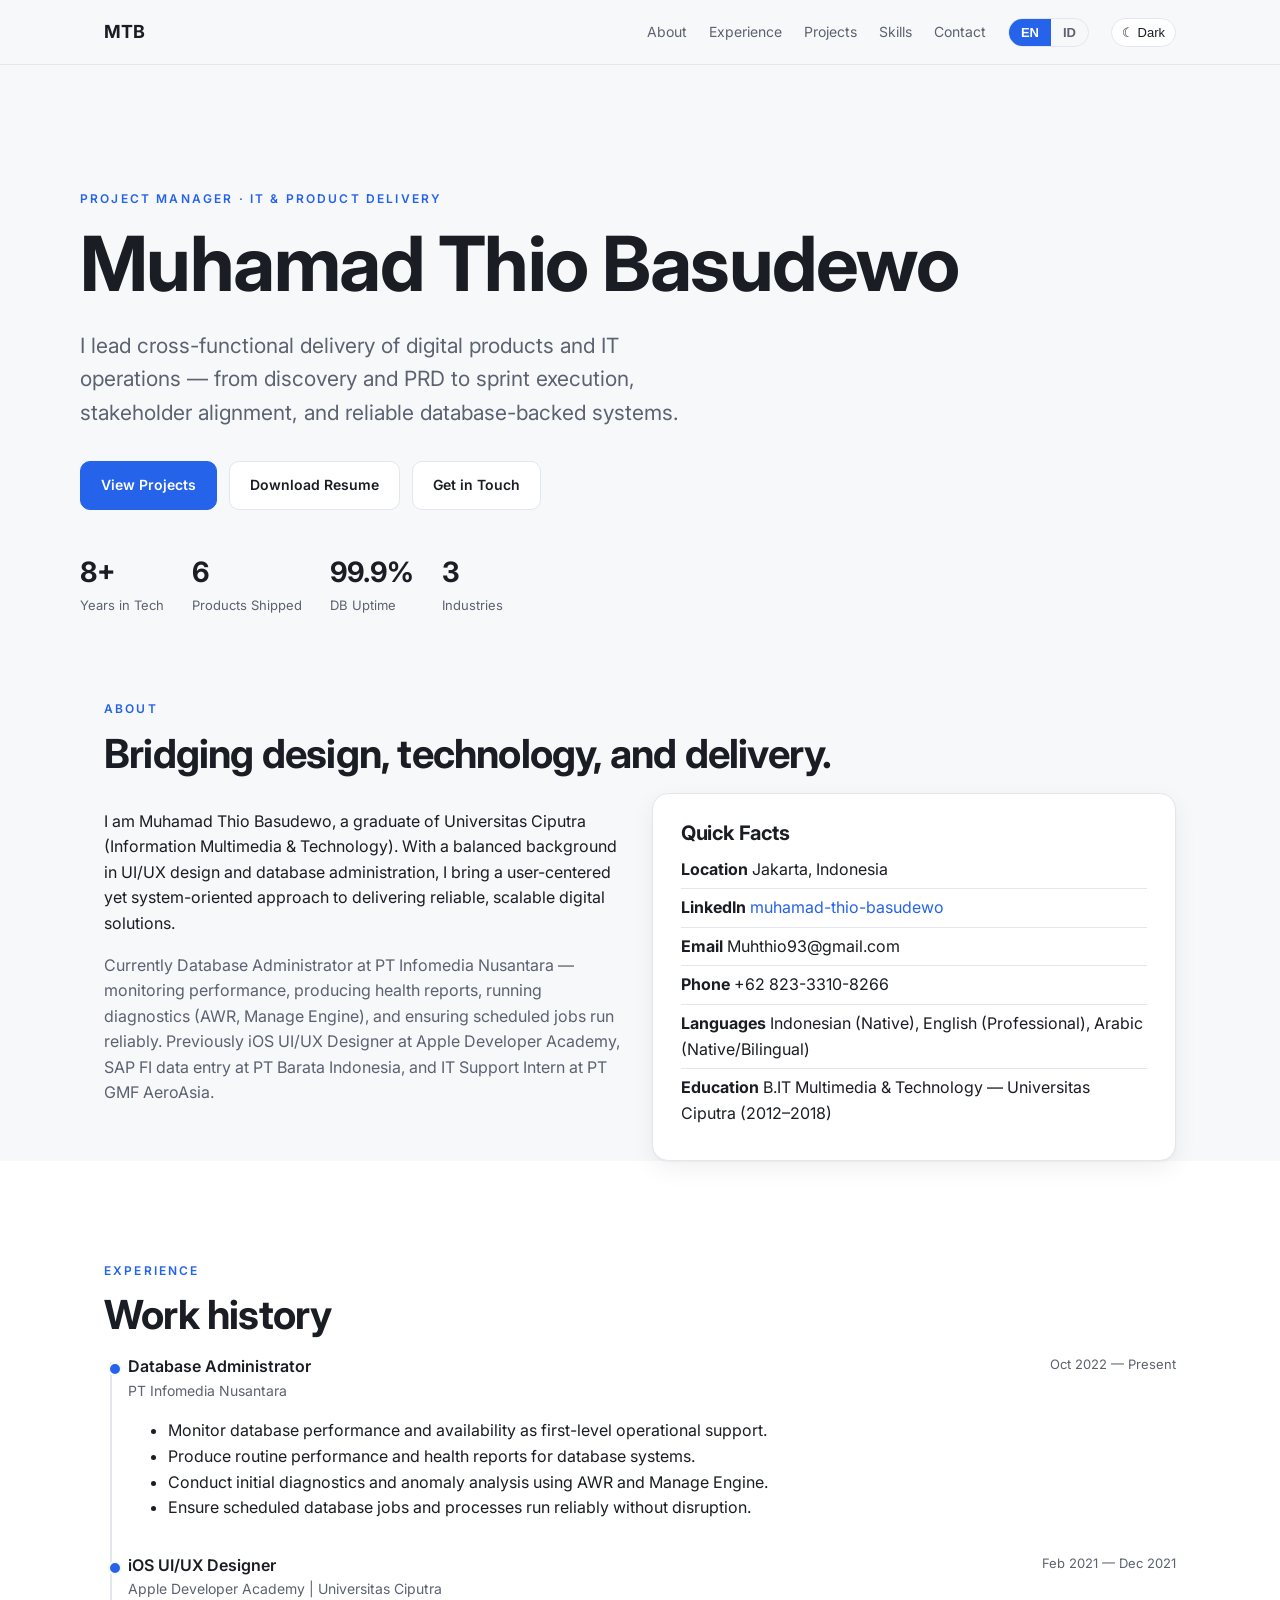
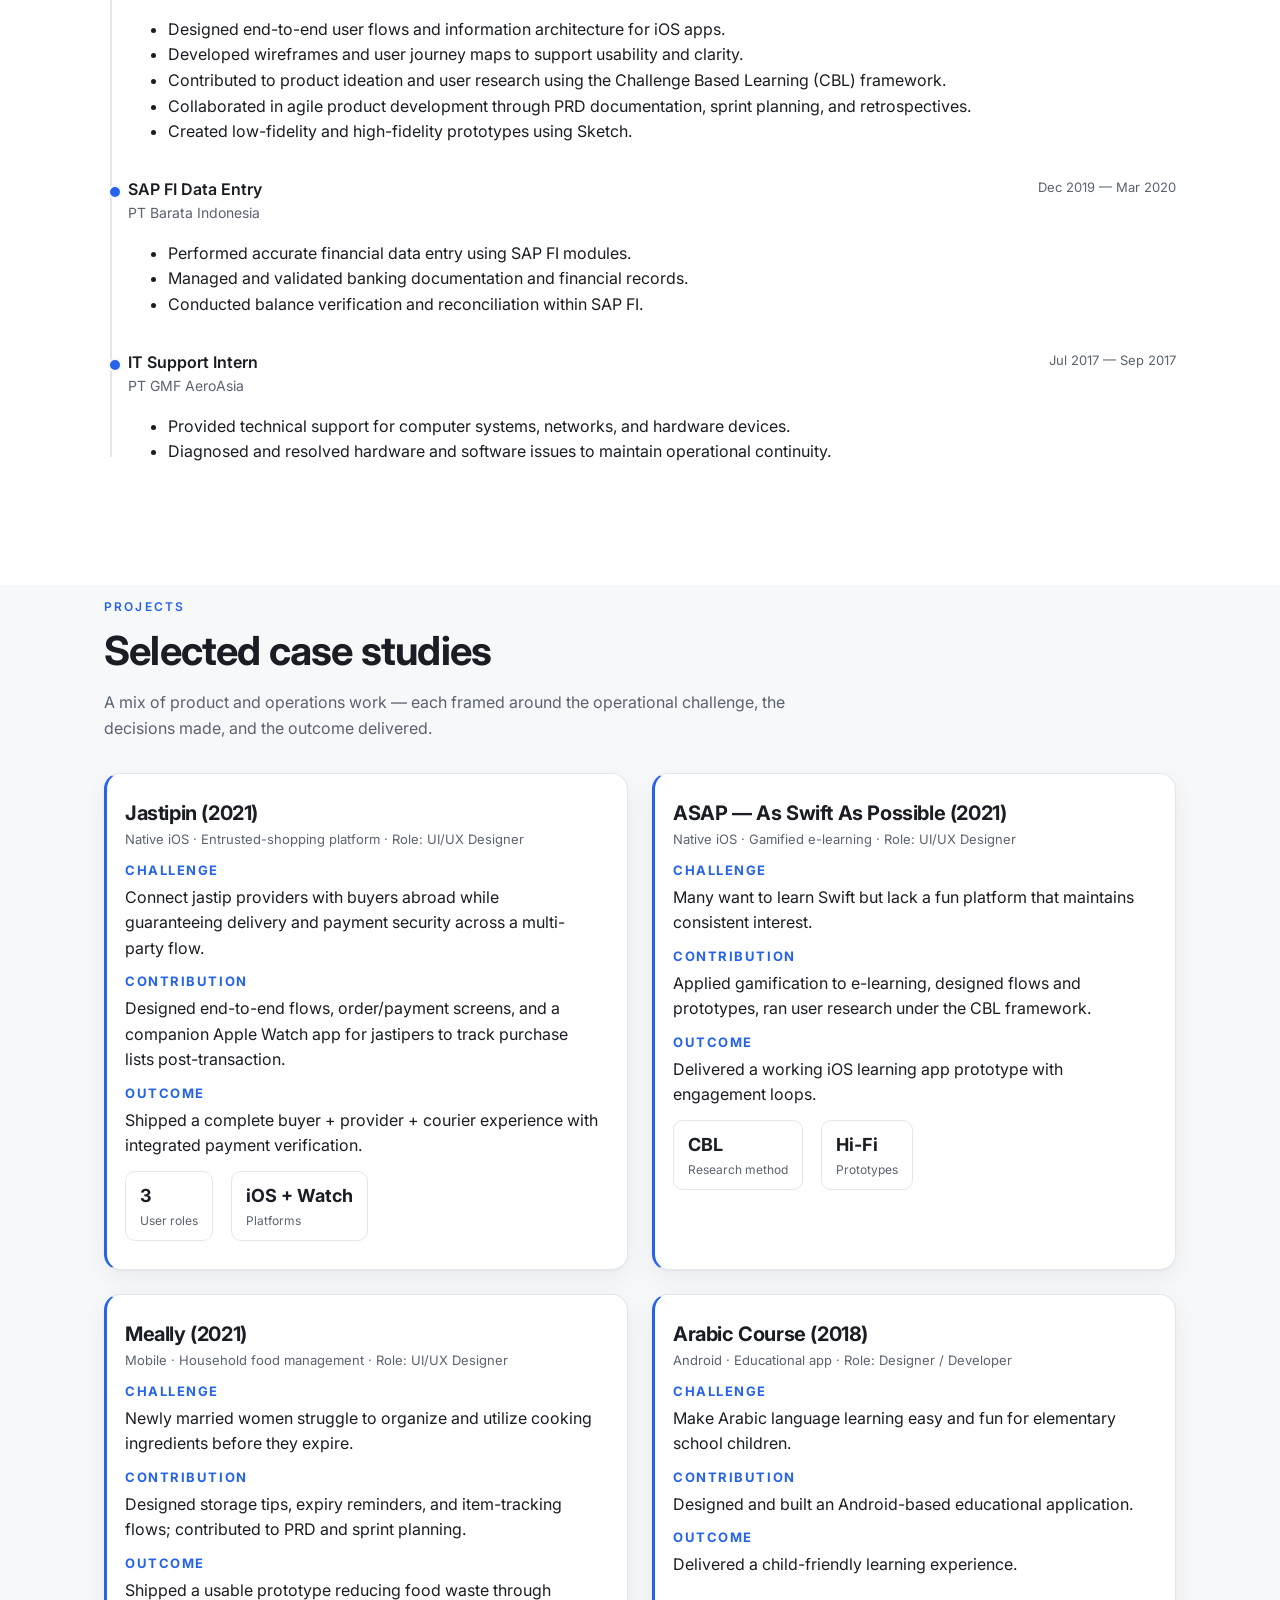
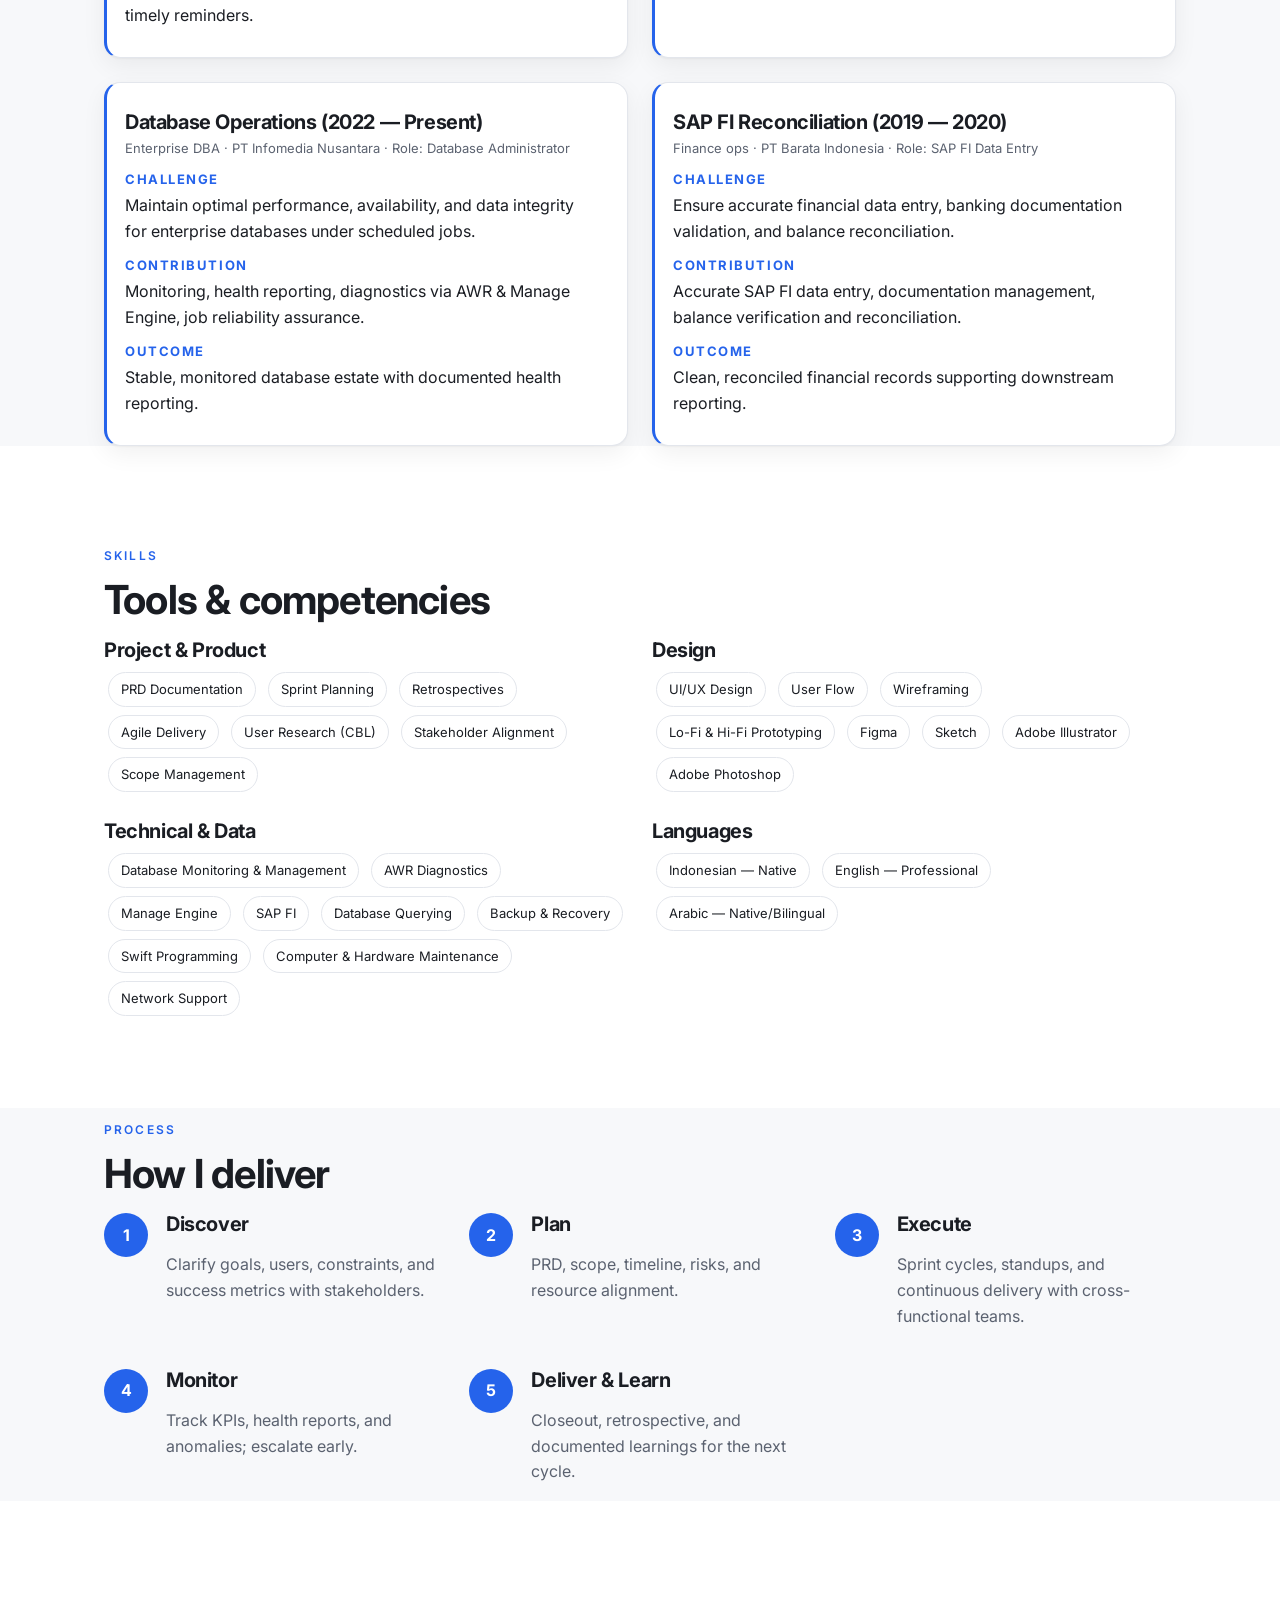
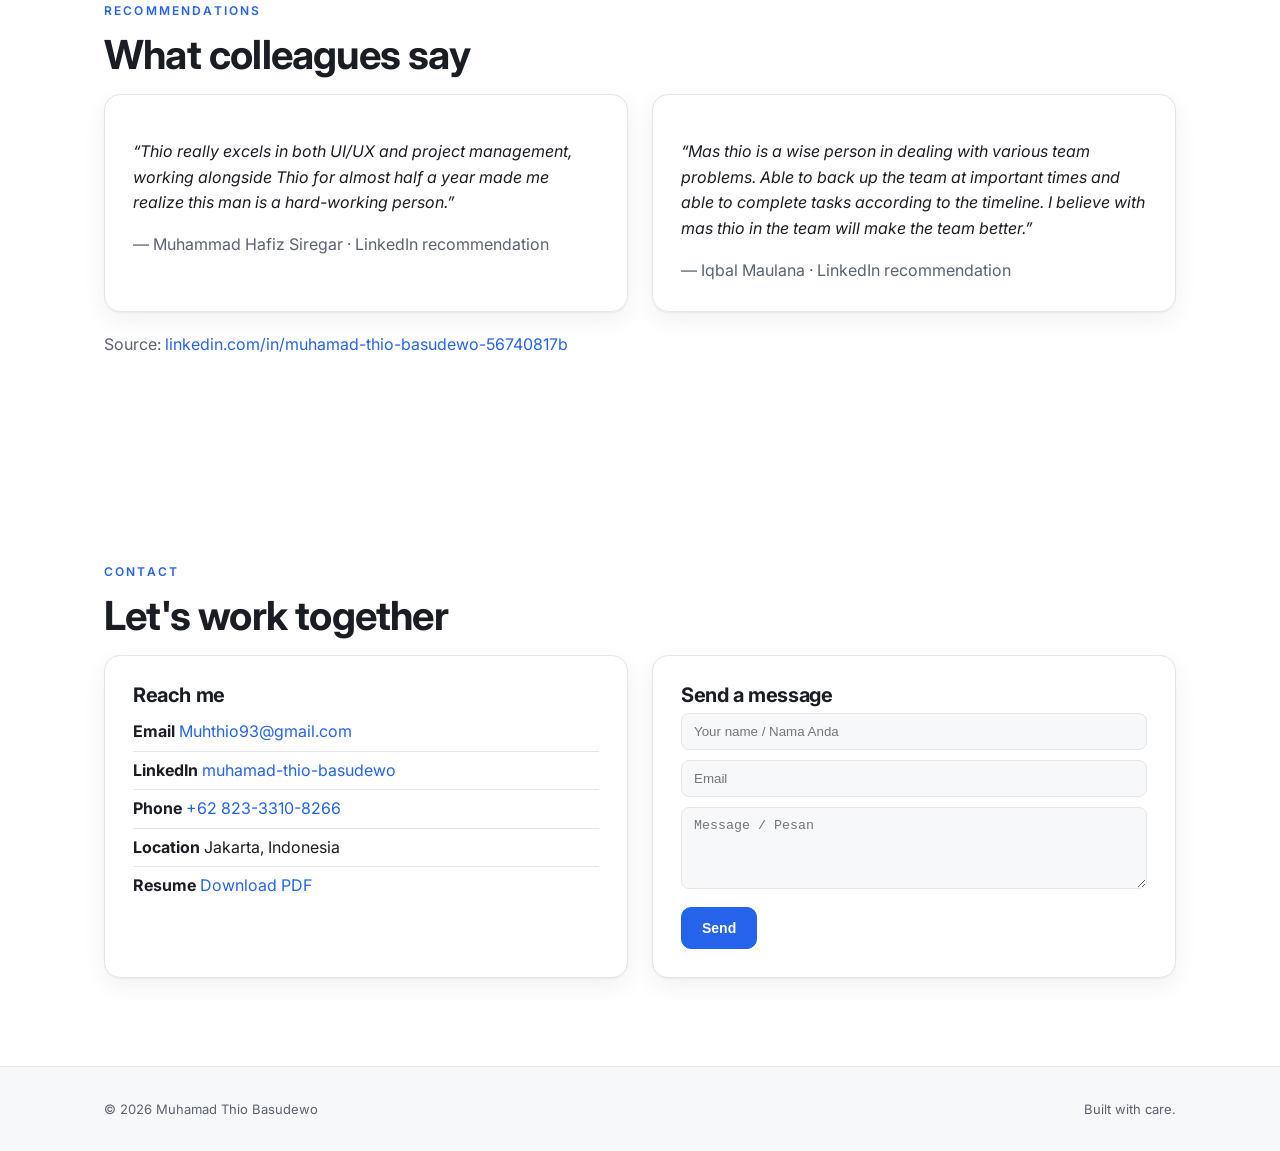
==== index.html @ 739adc91 "Improve mobile responsiveness with hamburger menu" ====
<!DOCTYPE html>
<html lang="en">
<head>
<meta charset="UTF-8">
<meta name="viewport" content="width=device-width, initial-scale=1.0">
<title>Muhamad Thio Basudewo — Project Manager</title>
<meta name="description" content="Portfolio of Muhamad Thio Basudewo, Project Manager focused on IT and digital product delivery.">
<link rel="preconnect" href="https://fonts.googleapis.com">
<link rel="preconnect" href="https://fonts.gstatic.com" crossorigin>
<link href="https://fonts.googleapis.com/css2?family=Inter:wght@300;400;500;600;700;800&display=swap" rel="stylesheet">
<link rel="stylesheet" href="css/styles.css">
</head>
<body class="lang-en">
<nav class="top">
  <div class="container bar">
    <a class="brand" href="#top">MTB</a>
    <div class="navlinks" id="navlinks">
      <a href="#about"><span class="en">About</span><span class="id">Tentang</span></a>
      <a href="#experience"><span class="en">Experience</span><span class="id">Pengalaman</span></a>
      <a href="#projects"><span class="en">Projects</span><span class="id">Proyek</span></a>
      <a href="#skills"><span class="en">Skills</span><span class="id">Keahlian</span></a>
      <a href="#contact"><span class="en">Contact</span><span class="id">Kontak</span></a>
      <div class="lang-switch">
        <button data-lang="en">EN</button>
        <button data-lang="id">ID</button>
      </div>
      <button class="toggle" id="themeBtn">☾ Dark</button>
    </div>
    <button class="menu-btn" id="menuBtn" aria-label="Toggle menu">&#9776;</button>
  </div>
</nav>

<main id="top">
  <section class="hero container">
    <p class="eyebrow"><span class="en">Project Manager · IT & Product Delivery</span><span class="id">Manajer Proyek · Pengiriman Produk Digital & IT</span></p>
    <h1>Muhamad Thio Basudewo</h1>
    <p class="sub">
      <span class="en">I lead cross-functional delivery of digital products and IT operations — from discovery and PRD to sprint execution, stakeholder alignment, and reliable database-backed systems.</span>
      <span class="id">Saya memimpin pengiriman produk digital dan operasi IT lintas fungsi — dari discovery dan PRD hingga eksekusi sprint, penyelarasan stakeholder, dan sistem berbasis database yang andal.</span>
    </p>
    <div class="cta">
      <a class="btn primary" href="#projects"><span class="en">View Projects</span><span class="id">Lihat Proyek</span></a>
      <a class="btn" href="assets/resume.pdf" download><span class="en">Download Resume</span><span class="id">Unduh Resume</span></a>
      <a class="btn" href="#contact"><span class="en">Get in Touch</span><span class="id">Hubungi Saya</span></a>
    </div>
    <div class="hero-meta">
      <div class="stat"><div class="num">8+</div><div class="lbl"><span class="en">Years in Tech</span><span class="id">Tahun di Tech</span></div></div>
      <div class="stat"><div class="num">6</div><div class="lbl"><span class="en">Products Shipped</span><span class="id">Produk Dirilis</span></div></div>
      <div class="stat"><div class="num">99.9%</div><div class="lbl"><span class="en">DB Uptime</span><span class="id">Uptime DB</span></div></div>
      <div class="stat"><div class="num">3</div><div class="lbl"><span class="en">Industries</span><span class="id">Industri</span></div></div>
    </div>
  </section>

  <section id="about" class="container">
    <p class="eyebrow"><span class="en">About</span><span class="id">Tentang</span></p>
    <h2><span class="en">Bridging design, technology, and delivery.</span><span class="id">Menjembatani desain, teknologi, dan pengiriman.</span></h2>
    <div class="grid grid-2">
      <div>
        <p>
          <span class="en">I am Muhamad Thio Basudewo, a graduate of Universitas Ciputra (Information Multimedia & Technology). With a balanced background in UI/UX design and database administration, I bring a user-centered yet system-oriented approach to delivering reliable, scalable digital solutions.</span>
          <span class="id">Saya Muhamad Thio Basudewo, lulusan Universitas Ciputra (Information Multimedia & Technology). Dengan latar belakang seimbang di desain UI/UX dan administrasi database, saya membawa pendekatan yang berpusat pada pengguna namun berorientasi sistem untuk menghadirkan solusi digital yang andal dan skalabel.</span>
        </p>
        <p class="muted">
          <span class="en">Currently Database Administrator at PT Infomedia Nusantara — monitoring performance, producing health reports, running diagnostics (AWR, Manage Engine), and ensuring scheduled jobs run reliably. Previously iOS UI/UX Designer at Apple Developer Academy, SAP FI data entry at PT Barata Indonesia, and IT Support Intern at PT GMF AeroAsia.</span>
          <span class="id">Saat ini Database Administrator di PT Infomedia Nusantara — memantau performa, membuat laporan kesehatan, menjalankan diagnostik (AWR, Manage Engine), dan memastikan job terjadwal berjalan andal. Sebelumnya Desainer UI/UX iOS di Apple Developer Academy, entri data SAP FI di PT Barata Indonesia, dan Intern IT Support di PT GMF AeroAsia.</span>
        </p>
      </div>
      <div>
        <div class="card">
          <h3><span class="en">Quick Facts</span><span class="id">Fakta Singkat</span></h3>
          <ul class="clean">
            <li><strong><span class="en">Location</span><span class="id">Lokasi</span></strong> Jakarta, Indonesia</li>
            <li><strong>LinkedIn</strong> <a href="https://www.linkedin.com/in/muhamad-thio-basudewo-56740817b/" target="_blank" rel="noopener">muhamad-thio-basudewo</a></li>
            <li><strong><span class="en">Email</span><span class="id">Email</span></strong> Muhthio93@gmail.com</li>
            <li><strong><span class="en">Phone</span><span class="id">Telepon</span></strong> +62 823-3310-8266</li>
            <li><strong><span class="en">Languages</span><span class="id">Bahasa</span></strong> <span class="en">Indonesian (Native), English (Professional), Arabic (Native/Bilingual)</span><span class="id">Indonesia (Native), Inggris (Profesional), Arab (Native/Bilingual)</span></li>
            <li><strong><span class="en">Education</span><span class="id">Pendidikan</span></strong> <span class="en">B.IT Multimedia & Technology — Universitas Ciputra (2012–2018)</span><span class="id">S1 Information Multimedia & Technology — Universitas Ciputra (2012–2018)</span></li>
          </ul>
        </div>
      </div>
    </div>
  </section>

  <section id="experience" style="background: var(--bg-elev);">
    <div class="container">
      <p class="eyebrow"><span class="en">Experience</span><span class="id">Pengalaman</span></p>
      <h2><span class="en">Work history</span><span class="id">Riwayat kerja</span></h2>
      <div class="timeline">
        <div class="tl-item">
          <div class="tl-head">
            <div>
              <div class="tl-role"><span class="en">Database Administrator</span><span class="id">Administrator Database</span></div>
              <div class="tl-org">PT Infomedia Nusantara</div>
            </div>
            <div class="tl-date">Oct 2022 — Present</div>
          </div>
          <ul>
            <li><span class="en">Monitor database performance and availability as first-level operational support.</span><span class="id">Memantau performa dan ketersediaan database sebagai dukungan operasional level pertama.</span></li>
            <li><span class="en">Produce routine performance and health reports for database systems.</span><span class="id">Membuat laporan performa dan kesehatan rutin untuk sistem database.</span></li>
            <li><span class="en">Conduct initial diagnostics and anomaly analysis using AWR and Manage Engine.</span><span class="id">Melakukan diagnostik awal dan analisis anomali menggunakan AWR dan Manage Engine.</span></li>
            <li><span class="en">Ensure scheduled database jobs and processes run reliably without disruption.</span><span class="id">Memastikan job dan proses database terjadwal berjalan andal tanpa gangguan.</span></li>
          </ul>
        </div>
        <div class="tl-item">
          <div class="tl-head">
            <div>
              <div class="tl-role"><span class="en">iOS UI/UX Designer</span><span class="id">Desainer UI/UX iOS</span></div>
              <div class="tl-org">Apple Developer Academy | Universitas Ciputra</div>
            </div>
            <div class="tl-date">Feb 2021 — Dec 2021</div>
          </div>
          <ul>
            <li><span class="en">Designed end-to-end user flows and information architecture for iOS apps.</span><span class="id">Merancang user flow end-to-end dan information architecture untuk aplikasi iOS.</span></li>
            <li><span class="en">Developed wireframes and user journey maps to support usability and clarity.</span><span class="id">Mengembangkan wireframe dan peta perjalanan pengguna untuk mendukung usability dan kejelasan.</span></li>
            <li><span class="en">Contributed to product ideation and user research using the Challenge Based Learning (CBL) framework.</span><span class="id">Berkontribusi pada ideasi produk dan riset pengguna menggunakan framework Challenge Based Learning (CBL).</span></li>
            <li><span class="en">Collaborated in agile product development through PRD documentation, sprint planning, and retrospectives.</span><span class="id">Berkolaborasi dalam pengembangan produk agile melalui dokumentasi PRD, sprint planning, dan retrospektif.</span></li>
            <li><span class="en">Created low-fidelity and high-fidelity prototypes using Sketch.</span><span class="id">Membuat prototipe low-fidelity dan high-fidelity menggunakan Sketch.</span></li>
          </ul>
        </div>
        <div class="tl-item">
          <div class="tl-head">
            <div>
              <div class="tl-role"><span class="en">SAP FI Data Entry</span><span class="id">Entri Data SAP FI</span></div>
              <div class="tl-org">PT Barata Indonesia</div>
            </div>
            <div class="tl-date">Dec 2019 — Mar 2020</div>
          </div>
          <ul>
            <li><span class="en">Performed accurate financial data entry using SAP FI modules.</span><span class="id">Melakukan entri data keuangan akurat menggunakan modul SAP FI.</span></li>
            <li><span class="en">Managed and validated banking documentation and financial records.</span><span class="id">Mengelola dan memvalidasi dokumentasi perbankan dan catatan keuangan.</span></li>
            <li><span class="en">Conducted balance verification and reconciliation within SAP FI.</span><span class="id">Melakukan verifikasi saldo dan rekonsiliasi dalam SAP FI.</span></li>
          </ul>
        </div>
        <div class="tl-item">
          <div class="tl-head">
            <div>
              <div class="tl-role"><span class="en">IT Support Intern</span><span class="id">Intern Dukungan IT</span></div>
              <div class="tl-org">PT GMF AeroAsia</div>
            </div>
            <div class="tl-date">Jul 2017 — Sep 2017</div>
          </div>
          <ul>
            <li><span class="en">Provided technical support for computer systems, networks, and hardware devices.</span><span class="id">Memberikan dukungan teknis untuk sistem komputer, jaringan, dan perangkat keras.</span></li>
            <li><span class="en">Diagnosed and resolved hardware and software issues to maintain operational continuity.</span><span class="id">Mendiagnosis dan menyelesaikan masalah hardware/software untuk menjaga kontinuitas operasional.</span></li>
          </ul>
        </div>
      </div>
    </div>
  </section>

  <section id="projects" class="container">
    <p class="eyebrow"><span class="en">Projects</span><span class="id">Proyek</span></p>
    <h2><span class="en">Selected case studies</span><span class="id">Studi kasus pilihan</span></h2>
    <p class="muted" style="max-width:720px;margin-bottom:32px;">
      <span class="en">A mix of product and operations work — each framed around the operational challenge, the decisions made, and the outcome delivered.</span>
      <span class="id">Campuran pekerjaan produk dan operasional — masing-masing dibingkai seputar tantangan operasional, keputusan yang diambil, dan hasil yang dicapai.</span>
    </p>
    <div class="grid grid-2">
      <div class="card case">
        <h3>Jastipin (2021)</h3>
        <div class="meta"><span class="en">Native iOS · Entrusted-shopping platform · Role: UI/UX Designer</span><span class="id">iOS Native · Platform titip beli · Peran: Desainer UI/UX</span></div>
        <div class="block"><strong><span class="en">Challenge</span><span class="id">Tantangan</span></strong>
          <span class="en">Connect jastip providers with buyers abroad while guaranteeing delivery and payment security across a multi-party flow.</span>
          <span class="id">Menghubungkan penyedia jastip dengan pembeli di luar negeri sambil menjamin pengiriman dan keamanan pembayaran dalam alur multi-pihak.</span>
        </div>
        <div class="block"><strong><span class="en">Contribution</span><span class="id">Kontribusi</span></strong>
          <span class="en">Designed end-to-end flows, order/payment screens, and a companion Apple Watch app for jastipers to track purchase lists post-transaction.</span>
          <span class="id">Merancang flow end-to-end, layar pesanan/pembayaran, dan aplikasi pendamping Apple Watch bagi jastiper untuk melacak daftar pembelian pasca-transaksi.</span>
        </div>
        <div class="block"><strong><span class="en">Outcome</span><span class="id">Hasil</span></strong>
          <span class="en">Shipped a complete buyer + provider + courier experience with integrated payment verification.</span>
          <span class="id">Merilis pengalaman lengkap pembeli + penyedia + kurir dengan verifikasi pembayaran terintegrasi.</span>
        </div>
        <div class="kpi">
          <div class="k"><div class="n">3</div><div class="l"><span class="en">User roles</span><span class="id">Peran pengguna</span></div></div>
          <div class="k"><div class="n">iOS + Watch</div><div class="l"><span class="en">Platforms</span><span class="id">Platform</span></div></div>
        </div>
      </div>
      <div class="card case">
        <h3>ASAP — As Swift As Possible (2021)</h3>
        <div class="meta"><span class="en">Native iOS · Gamified e-learning · Role: UI/UX Designer</span><span class="id">iOS Native · E-learning gamifikasi · Peran: Desainer UI/UX</span></div>
        <div class="block"><strong><span class="en">Challenge</span><span class="id">Tantangan</span></strong>
          <span class="en">Many want to learn Swift but lack a fun platform that maintains consistent interest.</span>
          <span class="id">Banyak yang ingin belajar Swift namun kurang platform menyenangkan yang menjaga minat konsisten.</span>
        </div>
        <div class="block"><strong><span class="en">Contribution</span><span class="id">Kontribusi</span></strong>
          <span class="en">Applied gamification to e-learning, designed flows and prototypes, ran user research under the CBL framework.</span>
          <span class="id">Menerapkan gamifikasi pada e-learning, merancang flow dan prototipe, menjalankan riset pengguna dengan framework CBL.</span>
        </div>
        <div class="block"><strong><span class="en">Outcome</span><span class="id">Hasil</span></strong>
          <span class="en">Delivered a working iOS learning app prototype with engagement loops.</span>
          <span class="id">Menghasilkan prototipe aplikasi belajar iOS dengan loop engagement.</span>
        </div>
        <div class="kpi">
          <div class="k"><div class="n">CBL</div><div class="l"><span class="en">Research method</span><span class="id">Metode riset</span></div></div>
          <div class="k"><div class="n">Hi-Fi</div><div class="l"><span class="en">Prototypes</span><span class="id">Prototipe</span></div></div>
        </div>
      </div>
      <div class="card case">
        <h3>Meally (2021)</h3>
        <div class="meta"><span class="en">Mobile · Household food management · Role: UI/UX Designer</span><span class="id">Mobile · Manajemen makanan rumah tangga · Peran: Desainer UI/UX</span></div>
        <div class="block"><strong><span class="en">Challenge</span><span class="id">Tantangan</span></strong>
          <span class="en">Newly married women struggle to organize and utilize cooking ingredients before they expire.</span>
          <span class="id">Wanita baru menikah kesulitan mengorganisasi dan memanfaatkan bahan masakan sebelum kedaluwarsa.</span>
        </div>
        <div class="block"><strong><span class="en">Contribution</span><span class="id">Kontribusi</span></strong>
          <span class="en">Designed storage tips, expiry reminders, and item-tracking flows; contributed to PRD and sprint planning.</span>
          <span class="id">Merancang tips penyimpanan, pengingat kedaluwarsa, dan flow pelacakan item; berkontribusi pada PRD dan sprint planning.</span>
        </div>
        <div class="block"><strong><span class="en">Outcome</span><span class="id">Hasil</span></strong>
          <span class="en">Shipped a usable prototype reducing food waste through timely reminders.</span>
          <span class="id">Merilis prototipe yang dapat digunakan untuk mengurangi limbah makanan melalui pengingat tepat waktu.</span>
        </div>
      </div>
      <div class="card case">
        <h3>Arabic Course (2018)</h3>
        <div class="meta"><span class="en">Android · Educational app · Role: Designer / Developer</span><span class="id">Android · Aplikasi edukasi · Peran: Desainer / Developer</span></div>
        <div class="block"><strong><span class="en">Challenge</span><span class="id">Tantangan</span></strong>
          <span class="en">Make Arabic language learning easy and fun for elementary school children.</span>
          <span class="id">Membuat pembelajaran bahasa Arab mudah dan menyenangkan bagi anak usia sekolah dasar.</span>
        </div>
        <div class="block"><strong><span class="en">Contribution</span><span class="id">Kontribusi</span></strong>
          <span class="en">Designed and built an Android-based educational application.</span>
          <span class="id">Merancang dan membangun aplikasi edukasi berbasis Android.</span>
        </div>
        <div class="block"><strong><span class="en">Outcome</span><span class="id">Hasil</span></strong>
          <span class="en">Delivered a child-friendly learning experience.</span>
          <span class="id">Menghadirkan pengalaman belajar yang ramah anak.</span>
        </div>
      </div>
      <div class="card case">
        <h3>Database Operations (2022 — Present)</h3>
        <div class="meta"><span class="en">Enterprise DBA · PT Infomedia Nusantara · Role: Database Administrator</span><span class="id">DBA Enterprise · PT Infomedia Nusantara · Peran: Administrator Database</span></div>
        <div class="block"><strong><span class="en">Challenge</span><span class="id">Tantangan</span></strong>
          <span class="en">Maintain optimal performance, availability, and data integrity for enterprise databases under scheduled jobs.</span>
          <span class="id">Menjaga performa, ketersediaan, dan integritas data optimal untuk database enterprise di bawah job terjadwal.</span>
        </div>
        <div class="block"><strong><span class="en">Contribution</span><span class="id">Kontribusi</span></strong>
          <span class="en">Monitoring, health reporting, diagnostics via AWR & Manage Engine, job reliability assurance.</span>
          <span class="id">Pemantauan, pelaporan kesehatan, diagnostik via AWR & Manage Engine, penjaminan keandalan job.</span>
        </div>
        <div class="block"><strong><span class="en">Outcome</span><span class="id">Hasil</span></strong>
          <span class="en">Stable, monitored database estate with documented health reporting.</span>
          <span class="id">Estate database stabil dan terpantau dengan pelaporan kesehatan terdokumentasi.</span>
        </div>
      </div>
      <div class="card case">
        <h3>SAP FI Reconciliation (2019 — 2020)</h3>
        <div class="meta"><span class="en">Finance ops · PT Barata Indonesia · Role: SAP FI Data Entry</span><span class="id">Ops keuangan · PT Barata Indonesia · Peran: Entri Data SAP FI</span></div>
        <div class="block"><strong><span class="en">Challenge</span><span class="id">Tantangan</span></strong>
          <span class="en">Ensure accurate financial data entry, banking documentation validation, and balance reconciliation.</span>
          <span class="id">Memastikan entri data keuangan akurat, validasi dokumentasi perbankan, dan rekonsiliasi saldo.</span>
        </div>
        <div class="block"><strong><span class="en">Contribution</span><span class="id">Kontribusi</span></strong>
          <span class="en">Accurate SAP FI data entry, documentation management, balance verification and reconciliation.</span>
          <span class="id">Entri data SAP FI akurat, pengelolaan dokumentasi, verifikasi dan rekonsiliasi saldo.</span>
        </div>
        <div class="block"><strong><span class="en">Outcome</span><span class="id">Hasil</span></strong>
          <span class="en">Clean, reconciled financial records supporting downstream reporting.</span>
          <span class="id">Catatan keuangan bersih dan terrekonsiliasi yang mendukung pelaporan downstream.</span>
        </div>
      </div>
    </div>
  </section>

  <section id="skills" style="background: var(--bg-elev);">
    <div class="container">
      <p class="eyebrow"><span class="en">Skills</span><span class="id">Keahlian</span></p>
      <h2><span class="en">Tools & competencies</span><span class="id">Alat & kompetensi</span></h2>
      <div class="grid grid-2">
        <div>
          <h3><span class="en">Project & Product</span><span class="id">Proyek & Produk</span></h3>
          <div>
            <span class="pill">PRD Documentation</span>
            <span class="pill">Sprint Planning</span>
            <span class="pill">Retrospectives</span>
            <span class="pill">Agile Delivery</span>
            <span class="pill">User Research (CBL)</span>
            <span class="pill">Stakeholder Alignment</span>
            <span class="pill">Scope Management</span>
          </div>
        </div>
        <div>
          <h3><span class="en">Design</span><span class="id">Desain</span></h3>
          <div>
            <span class="pill">UI/UX Design</span>
            <span class="pill">User Flow</span>
            <span class="pill">Wireframing</span>
            <span class="pill">Lo-Fi & Hi-Fi Prototyping</span>
            <span class="pill">Figma</span>
            <span class="pill">Sketch</span>
            <span class="pill">Adobe Illustrator</span>
            <span class="pill">Adobe Photoshop</span>
          </div>
        </div>
        <div>
          <h3><span class="en">Technical & Data</span><span class="id">Teknis & Data</span></h3>
          <div>
            <span class="pill">Database Monitoring & Management</span>
            <span class="pill">AWR Diagnostics</span>
            <span class="pill">Manage Engine</span>
            <span class="pill">SAP FI</span>
            <span class="pill">Database Querying</span>
            <span class="pill">Backup & Recovery</span>
            <span class="pill">Swift Programming</span>
            <span class="pill">Computer & Hardware Maintenance</span>
            <span class="pill">Network Support</span>
          </div>
        </div>
        <div>
          <h3><span class="en">Languages</span><span class="id">Bahasa</span></h3>
          <div>
            <span class="pill">Indonesian — Native</span>
            <span class="pill">English — Professional</span>
            <span class="pill">Arabic — Native/Bilingual</span>
          </div>
        </div>
      </div>
    </div>
  </section>

  <section id="process" class="container">
    <p class="eyebrow"><span class="en">Process</span><span class="id">Proses</span></p>
    <h2><span class="en">How I deliver</span><span class="id">Cara saya mengirim</span></h2>
    <div class="grid grid-3">
      <div class="step"><div class="num">1</div><div><h3><span class="en">Discover</span><span class="id">Temukan</span></h3><p class="muted"><span class="en">Clarify goals, users, constraints, and success metrics with stakeholders.</span><span class="id">Menjelaskan tujuan, pengguna, kendala, dan metrik sukses bersama stakeholder.</span></p></div></div>
      <div class="step"><div class="num">2</div><div><h3><span class="en">Plan</span><span class="id">Rencana</span></h3><p class="muted"><span class="en">PRD, scope, timeline, risks, and resource alignment.</span><span class="id">PRD, ruang lingkup, timeline, risiko, dan penyelarasan sumber daya.</span></p></div></div>
      <div class="step"><div class="num">3</div><div><h3><span class="en">Execute</span><span class="id">Eksekusi</span></h3><p class="muted"><span class="en">Sprint cycles, standups, and continuous delivery with cross-functional teams.</span><span class="id">Siklus sprint, standup, dan pengiriman berkelanjutan dengan tim lintas fungsi.</span></p></div></div>
      <div class="step"><div class="num">4</div><div><h3><span class="en">Monitor</span><span class="id">Pantau</span></h3><p class="muted"><span class="en">Track KPIs, health reports, and anomalies; escalate early.</span><span class="id">Melacak KPI, laporan kesehatan, dan anomali; eskalasi dini.</span></p></div></div>
      <div class="step"><div class="num">5</div><div><h3><span class="en">Deliver & Learn</span><span class="id">Kirim & Belajar</span></h3><p class="muted"><span class="en">Closeout, retrospective, and documented learnings for the next cycle.</span><span class="id">Penutupan, retrospektif, dan pembelajaran terdokumentasi untuk siklus berikutnya.</span></p></div></div>
    </div>
  </section>

  <section id="recommendations" style="background: var(--bg-elev);">
    <div class="container">
      <p class="eyebrow"><span class="en">Recommendations</span><span class="id">Rekomendasi</span></p>
      <h2><span class="en">What colleagues say</span><span class="id">Kata kolega</span></h2>
      <div class="grid grid-2">
        <div class="card">
          <p style="font-style:italic;">“Thio really excels in both UI/UX and project management, working alongside Thio for almost half a year made me realize this man is a hard-working person.”</p>
          <div class="muted" style="margin-top:12px;">— Muhammad Hafiz Siregar · <span class="en">LinkedIn recommendation</span><span class="id">Rekomendasi LinkedIn</span></div>
        </div>
        <div class="card">
          <p style="font-style:italic;">“Mas thio is a wise person in dealing with various team problems. Able to back up the team at important times and able to complete tasks according to the timeline. I believe with mas thio in the team will make the team better.”</p>
          <div class="muted" style="margin-top:12px;">— Iqbal Maulana · <span class="en">LinkedIn recommendation</span><span class="id">Rekomendasi LinkedIn</span></div>
        </div>
      </div>
      <p class="muted" style="margin-top:20px;">
        <span class="en">Source:</span><span class="id">Sumber:</span>
        <a href="https://www.linkedin.com/in/muhamad-thio-basudewo-56740817b/" target="_blank" rel="noopener">linkedin.com/in/muhamad-thio-basudewo-56740817b</a>
      </p>
    </div>
  </section>

  <section id="contact" style="background: var(--bg-elev);">
    <div class="container">
      <p class="eyebrow"><span class="en">Contact</span><span class="id">Kontak</span></p>
      <h2><span class="en">Let's work together</span><span class="id">Mari bekerja sama</span></h2>
      <div class="contact-grid">
        <div class="card">
          <h3><span class="en">Reach me</span><span class="id">Hubungi saya</span></h3>
          <ul class="clean">
            <li><strong>Email</strong> <a href="mailto:Muhthio93@gmail.com">Muhthio93@gmail.com</a></li>
            <li><strong>LinkedIn</strong> <a href="https://www.linkedin.com/in/muhamad-thio-basudewo-56740817b/" target="_blank" rel="noopener">muhamad-thio-basudewo</a></li>
            <li><strong><span class="en">Phone</span><span class="id">Telepon</span></strong> <a href="tel:+6282333108266">+62 823-3310-8266</a></li>
            <li><strong><span class="en">Location</span><span class="id">Lokasi</span></strong> Jakarta, Indonesia</li>
            <li><strong><span class="en">Resume</span><span class="id">Resume</span></strong> <a href="assets/resume.pdf" download><span class="en">Download PDF</span><span class="id">Unduh PDF</span></a></li>
          </ul>
        </div>
        <div class="card">
          <h3><span class="en">Send a message</span><span class="id">Kirim pesan</span></h3>
          <form onsubmit="event.preventDefault(); window.location.href='mailto:Muhthio93@gmail.com?subject=Portfolio%20Inquiry';">
            <input type="text" placeholder="Your name / Nama Anda" style="width:100%;padding:10px 12px;margin-bottom:10px;border:1px solid var(--line);border-radius:8px;background:var(--bg);color:var(--fg);">
            <input type="email" placeholder="Email" style="width:100%;padding:10px 12px;margin-bottom:10px;border:1px solid var(--line);border-radius:8px;background:var(--bg);color:var(--fg);">
            <textarea placeholder="Message / Pesan" rows="4" style="width:100%;padding:10px 12px;margin-bottom:10px;border:1px solid var(--line);border-radius:8px;background:var(--bg);color:var(--fg);"></textarea>
            <button class="btn primary" type="submit"><span class="en">Send</span><span class="id">Kirim</span></button>
          </form>
        </div>
      </div>
    </div>
  </section>
</main>

<footer>
  <div class="container" style="display:flex;justify-content:space-between;flex-wrap:wrap;gap:12px;">
    <span>© 2026 Muhamad Thio Basudewo</span>
    <span><span class="en">Built with care.</span><span class="id">Dibuat dengan perhatian.</span></span>
  </div>
</footer>

<script src="js/main.js"></script>
</body>
</html>
---- css/styles.css ----
:root {
  --bg: #f7f8fa;
  --bg-elev: #ffffff;
  --fg: #1a1d23;
  --muted: #5b6270;
  --line: #e3e6ec;
  --accent: #2563eb;
  --accent-2: #0ea5e9;
  --card: #ffffff;
  --shadow: 0 1px 2px rgba(0,0,0,.04), 0 8px 24px rgba(0,0,0,.06);
}
[data-theme="dark"] {
  --bg: #0b0d12;
  --bg-elev: #12151c;
  --fg: #e6e8ee;
  --muted: #9aa1ae;
  --line: #232733;
  --accent: #60a5fa;
  --accent-2: #38bdf8;
  --card: #161922;
  --shadow: 0 1px 2px rgba(0,0,0,.4), 0 8px 24px rgba(0,0,0,.35);
}
* { box-sizing: border-box; }
html, body { margin: 0; padding: 0; }
body {
  font-family: "Inter", "Segoe UI", system-ui, -apple-system, sans-serif;
  background: var(--bg);
  color: var(--fg);
  line-height: 1.6;
  -webkit-font-smoothing: antialiased;
  transition: background .25s ease, color .25s ease;
}
a { color: var(--accent); text-decoration: none; }
a:hover { text-decoration: underline; }
.container { max-width: 1120px; margin: 0 auto; padding: 0 24px; }
section { padding: 88px 0; }
h1,h2,h3 { letter-spacing: -0.02em; line-height: 1.15; margin: 0; }
h2 { font-size: clamp(28px,4vw,40px); margin-bottom: 16px; }
h3 { font-size: 20px; margin-bottom: 6px; }
.eyebrow { text-transform: uppercase; letter-spacing: .18em; font-size: 12px; color: var(--accent); font-weight: 600; margin-bottom: 12px; }
.muted { color: var(--muted); }
.card { background: var(--card); border: 1px solid var(--line); border-radius: 16px; padding: 28px; box-shadow: var(--shadow); transition: transform .2s ease, box-shadow .2s ease; }
.card:hover { transform: translateY(-2px); }
.grid { display: grid; gap: 24px; }
.grid-2 { grid-template-columns: repeat(2,1fr); }
.grid-3 { grid-template-columns: repeat(3,1fr); }
@media (max-width: 820px) {
  .grid-2, .grid-3 { grid-template-columns: 1fr; }
  section { padding: 64px 0; }
  .hero { padding: 72px 0 48px; }
  .hero h1 { font-size: clamp(34px, 9vw, 52px); }
  .card { padding: 20px; }
  .hero-meta { gap: 16px; }
  .hero-meta .stat .num { font-size: 22px; }
  .menu-btn { display: inline-flex; }
  .navlinks { display: none; position: absolute; top: 64px; left: 0; right: 0; flex-direction: column; align-items: stretch; gap: 8px; padding: 16px 24px; background: var(--bg-elev); border-bottom: 1px solid var(--line); box-shadow: var(--shadow); }
  .navlinks.open { display: flex; }
  .navlinks a { padding: 8px 0; }
  .navlinks .lang-switch, .navlinks .toggle { align-self: flex-start; }
  nav.top { position: sticky; }
}
/* nav */
nav.top {
  position: sticky; top: 0; z-index: 50;
  backdrop-filter: blur(12px);
  background: color-mix(in srgb, var(--bg) 70%, transparent);
  border-bottom: 1px solid var(--line);
}
nav .bar { display: flex; align-items: center; justify-content: space-between; height: 64px; }
.brand { font-weight: 700; font-size: 18px; color: var(--fg); }
.navlinks { display: flex; gap: 22px; align-items: center; }
.navlinks a { color: var(--muted); font-size: 14px; }
.navlinks a:hover { color: var(--fg); text-decoration: none; }
.toggle { display: inline-flex; align-items: center; gap: 6px; padding: 6px 10px; border: 1px solid var(--line); border-radius: 999px; background: var(--bg-elev); color: var(--fg); cursor: pointer; font-size: 13px; }
.menu-btn { display: none; align-items: center; justify-content: center; width: 40px; height: 40px; border: 1px solid var(--line); border-radius: 10px; background: var(--bg-elev); color: var(--fg); cursor: pointer; font-size: 20px; line-height: 1; }
.menu-btn:hover { border-color: var(--accent); }
.toggle:hover { border-color: var(--accent); }
/* hero */
.hero { padding: 112px 0 72px; }
.hero h1 { font-size: clamp(40px, 7vw, 76px); margin-bottom: 16px; }
.hero .sub { font-size: clamp(17px,2vw,21px); color: var(--muted); max-width: 640px; margin-bottom: 32px; }
.cta { display: inline-flex; gap: 12px; flex-wrap: wrap; }
.btn { display: inline-flex; align-items: center; gap: 8px; padding: 12px 20px; border-radius: 10px; font-weight: 600; font-size: 14px; border: 1px solid var(--line); background: var(--bg-elev); color: var(--fg); cursor: pointer; transition: all .15s ease; }
.btn.primary { background: var(--accent); color: #fff; border-color: var(--accent); }
.btn.primary:hover { filter: brightness(1.08); text-decoration: none; }
.btn:hover { border-color: var(--accent); text-decoration: none; }
.hero-meta { display: flex; gap: 28px; margin-top: 40px; flex-wrap: wrap; }
.hero-meta .stat .num { font-size: 28px; font-weight: 700; }
.hero-meta .stat .lbl { font-size: 13px; color: var(--muted); }
/* pills */
.pill { display: inline-block; padding: 6px 12px; border-radius: 999px; background: var(--bg-elev); border: 1px solid var(--line); font-size: 13px; margin: 4px; }
/* timeline */
.timeline { position: relative; padding-left: 24px; }
.timeline::before { content: ""; position: absolute; left: 6px; top: 8px; bottom: 8px; width: 2px; background: var(--line); }
.tl-item { position: relative; margin-bottom: 32px; }
.tl-item::before { content: ""; position: absolute; left: -20px; top: 8px; width: 10px; height: 10px; border-radius: 50%; background: var(--accent); border: 2px solid var(--bg); }
.tl-head { display: flex; justify-content: space-between; flex-wrap: wrap; gap: 8px; margin-bottom: 4px; }
.tl-role { font-weight: 600; }
.tl-org { color: var(--muted); font-size: 14px; }
.tl-date { color: var(--muted); font-size: 13px; }
/* case study */
.case { border-left: 3px solid var(--accent); padding-left: 18px; }
.case h3 { margin-bottom: 4px; }
.case .meta { color: var(--muted); font-size: 13px; margin-bottom: 10px; }
.case .block { margin-top: 10px; }
.case .block strong { display: block; font-size: 13px; text-transform: uppercase; letter-spacing: .12em; color: var(--accent); margin-bottom: 4px; }
.kpi { display: flex; gap: 18px; flex-wrap: wrap; margin-top: 12px; }
.kpi .k { background: var(--bg-elev); border: 1px solid var(--line); border-radius: 10px; padding: 10px 14px; }
.kpi .k .n { font-weight: 700; font-size: 18px; }
.kpi .k .l { font-size: 12px; color: var(--muted); }
/* process */
.step { display: flex; gap: 18px; align-items: flex-start; }
.step .num { flex: 0 0 44px; height: 44px; border-radius: 50%; background: var(--accent); color: #fff; display: flex; align-items: center; justify-content: center; font-weight: 700; }
/* contact */
.contact-grid { display: grid; grid-template-columns: 1fr 1fr; gap: 24px; }
@media (max-width: 820px) { .contact-grid { grid-template-columns: 1fr; } }
footer { border-top: 1px solid var(--line); padding: 32px 0; color: var(--muted); font-size: 13px; }
/* lang toggle visibility */
body.lang-id .en { display: none !important; }
body.lang-en .id { display: none !important; }
/* small */
ul.clean { list-style: none; padding: 0; margin: 0; }
ul.clean li { padding: 6px 0; border-bottom: 1px solid var(--line); }
ul.clean li:last-child { border-bottom: none; }
.lang-switch { display: inline-flex; border: 1px solid var(--line); border-radius: 999px; overflow: hidden; }
.lang-switch button { background: transparent; border: none; padding: 6px 12px; cursor: pointer; color: var(--muted); font-size: 13px; font-weight: 600; }
.lang-switch button.active { background: var(--accent); color: #fff; }
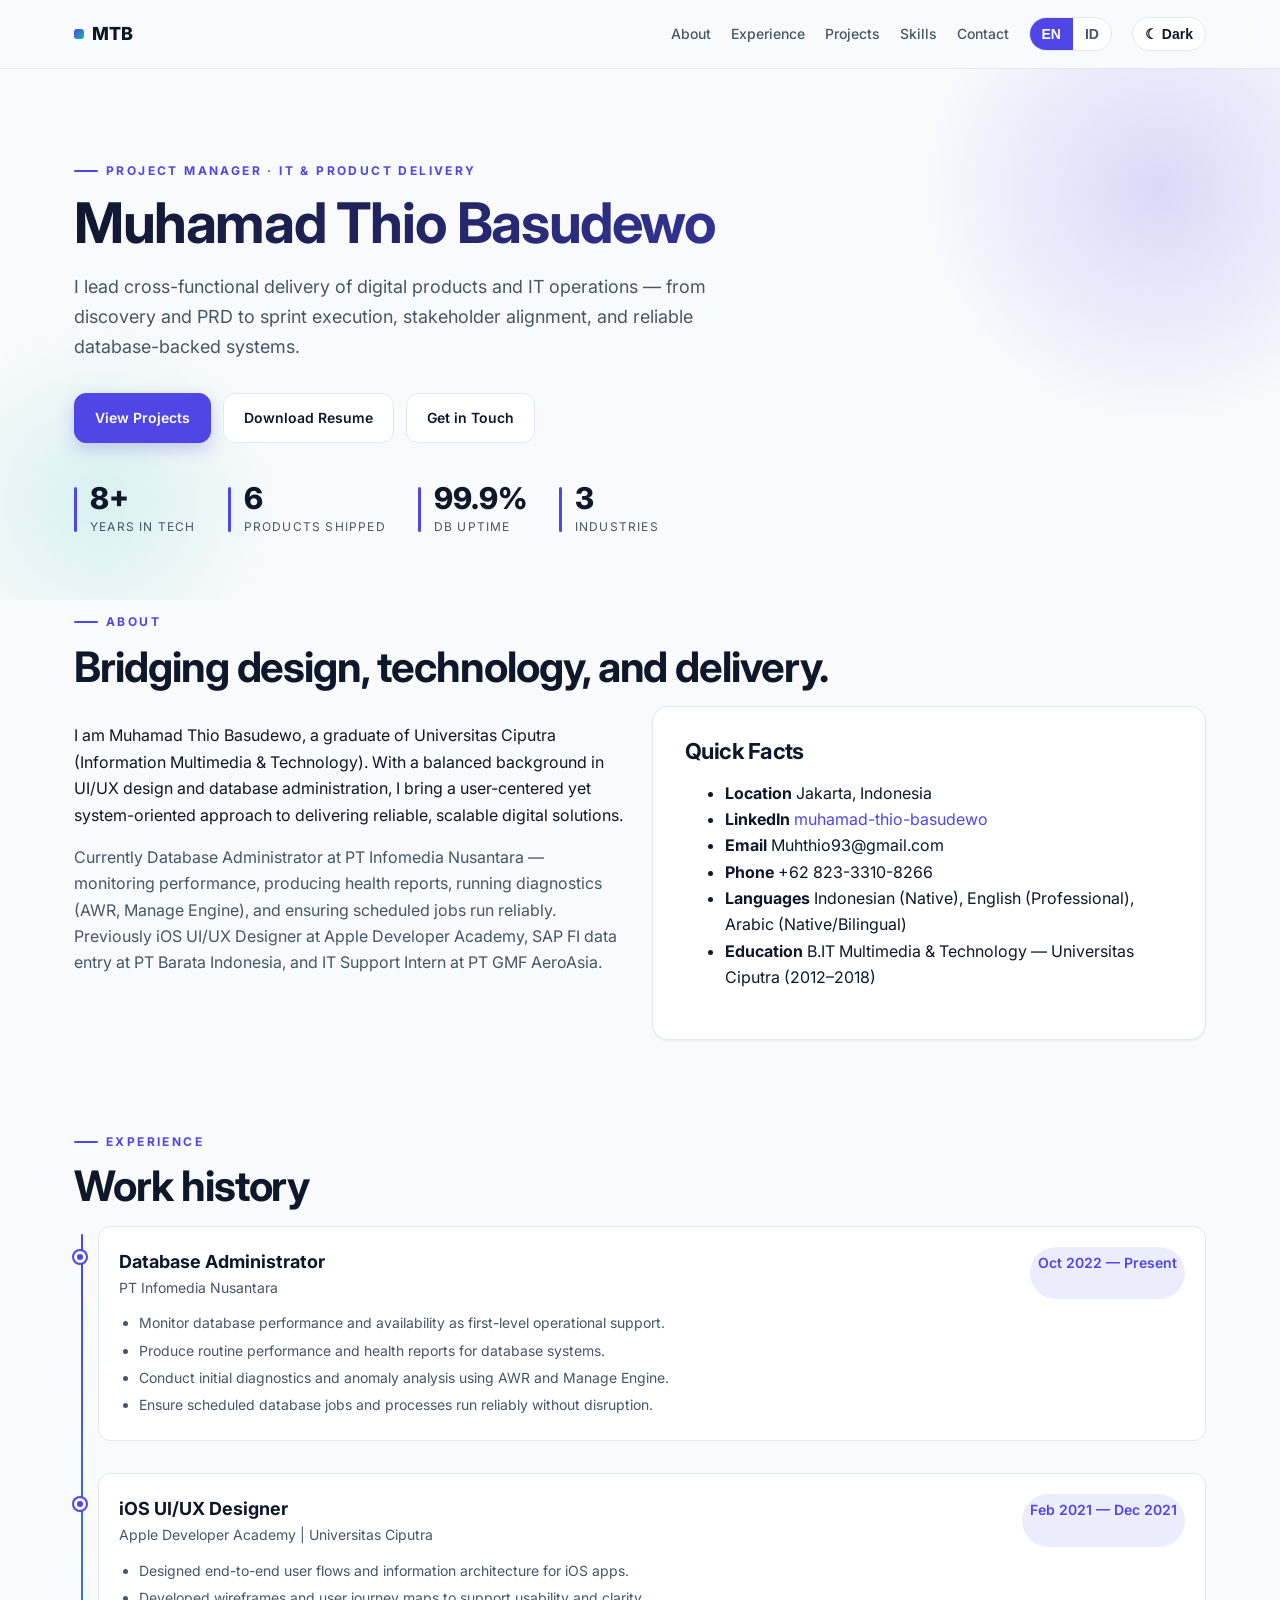
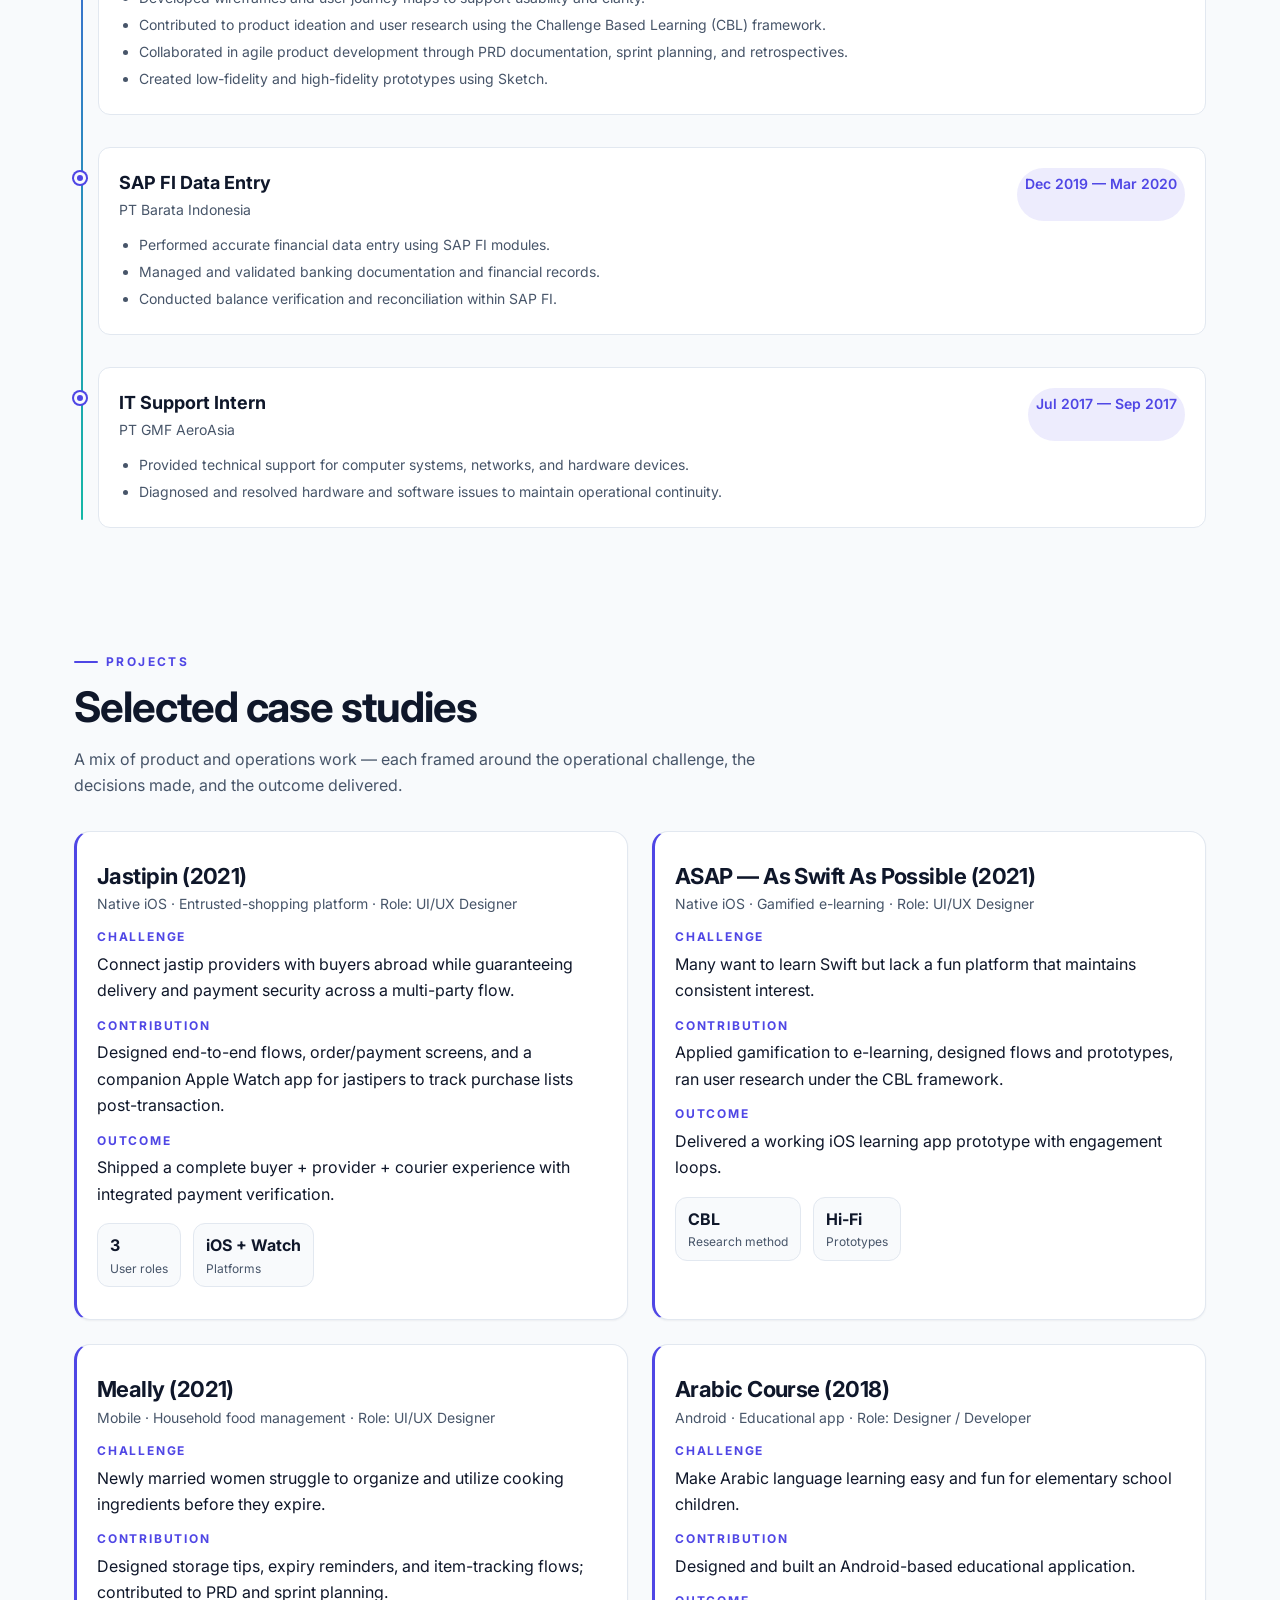
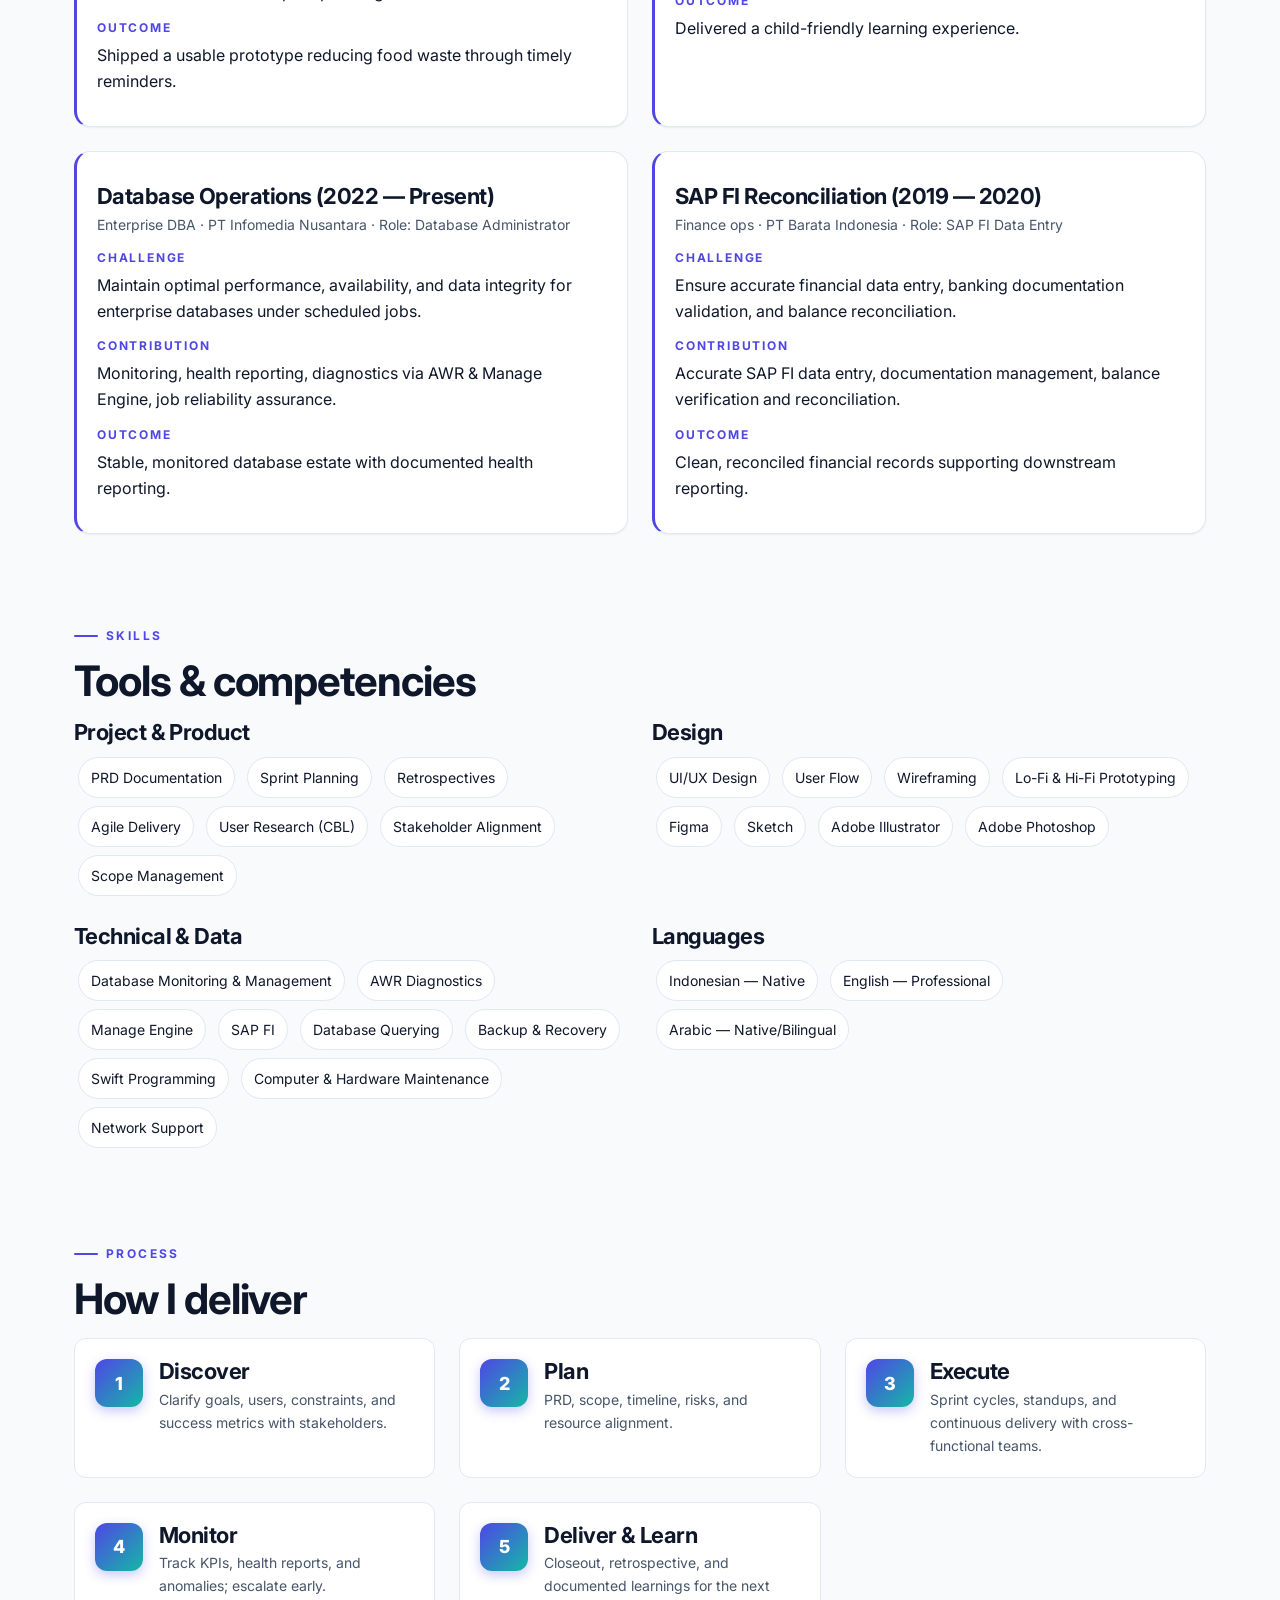
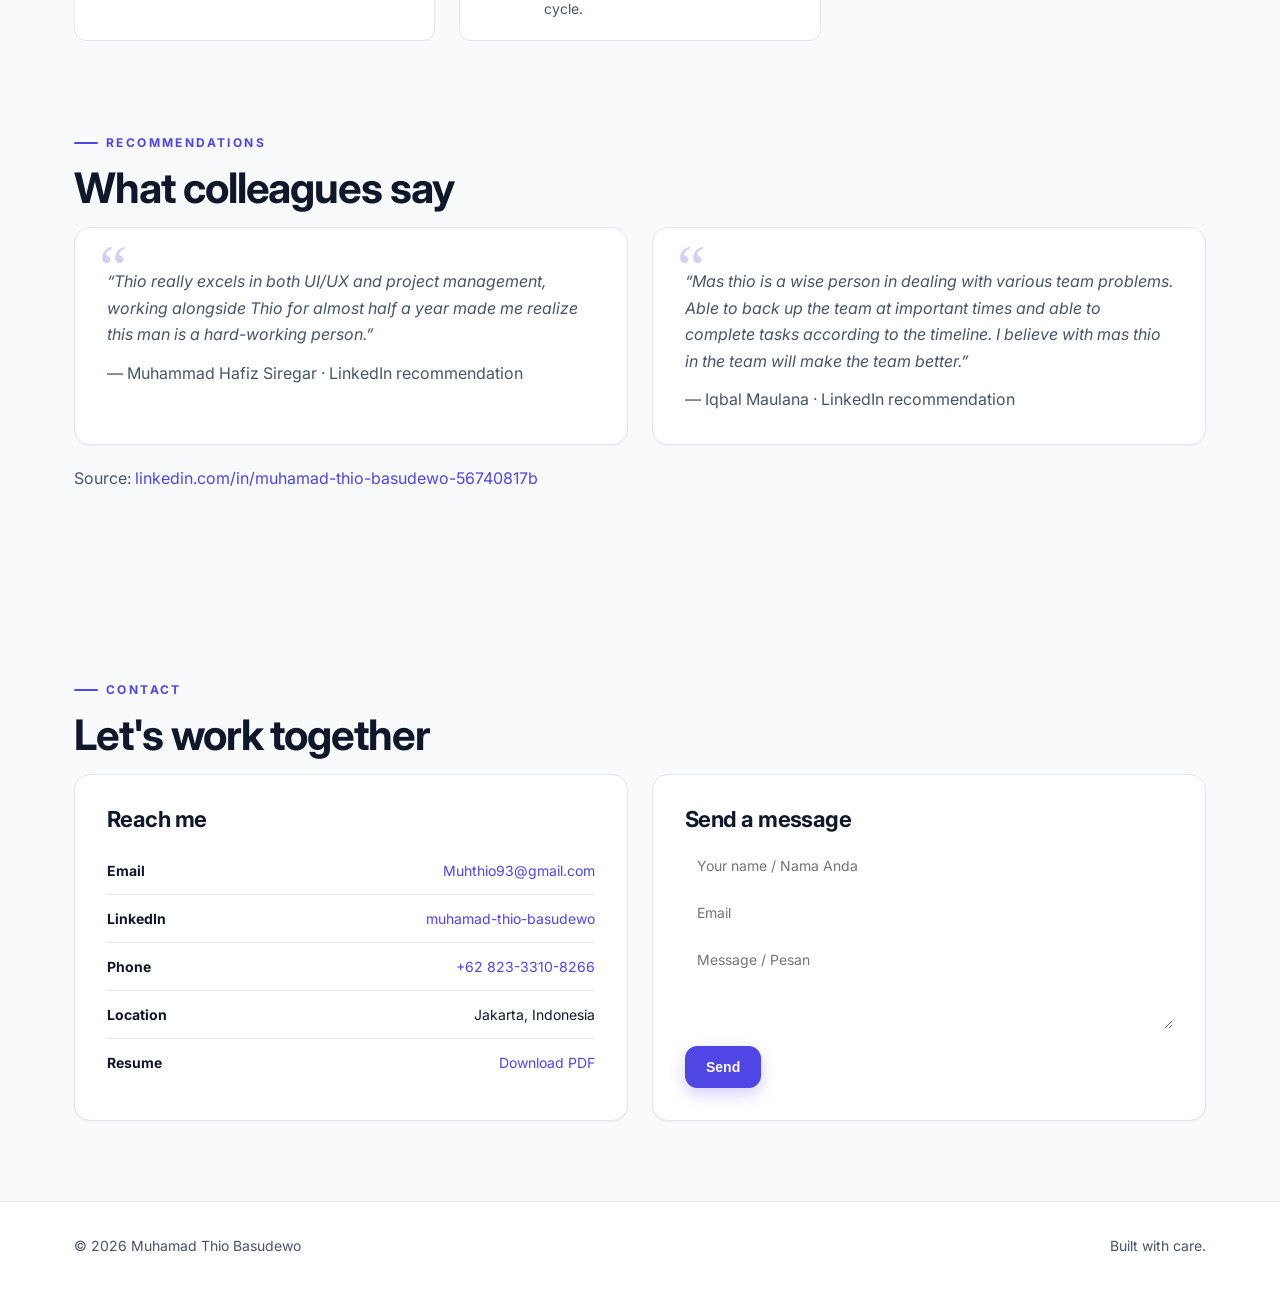
==== commit 89c0eef4: "Redesign portfolio with design-token system and improved visuals" ====
--- a/index.html
+++ b/index.html
@@ -31,7 +31,8 @@
 </nav>
 
 <main id="top">
-  <section class="hero container">
+  <section class="hero">
+  <div class="container inner">
     <p class="eyebrow"><span class="en">Project Manager · IT & Product Delivery</span><span class="id">Manajer Proyek · Pengiriman Produk Digital & IT</span></p>
     <h1>Muhamad Thio Basudewo</h1>
     <p class="sub">
@@ -51,7 +52,10 @@
     </div>
   </section>
 
-  <section id="about" class="container">
+  </div>
+</section>
+
+<section id="about" class="container">
     <p class="eyebrow"><span class="en">About</span><span class="id">Tentang</span></p>
     <h2><span class="en">Bridging design, technology, and delivery.</span><span class="id">Menjembatani desain, teknologi, dan pengiriman.</span></h2>
     <div class="grid grid-2">
@@ -336,12 +340,12 @@
       <p class="eyebrow"><span class="en">Recommendations</span><span class="id">Rekomendasi</span></p>
       <h2><span class="en">What colleagues say</span><span class="id">Kata kolega</span></h2>
       <div class="grid grid-2">
-        <div class="card">
-          <p style="font-style:italic;">“Thio really excels in both UI/UX and project management, working alongside Thio for almost half a year made me realize this man is a hard-working person.”</p>
+        <div class="card quote-card">
+          <p>“Thio really excels in both UI/UX and project management, working alongside Thio for almost half a year made me realize this man is a hard-working person.”</p>
           <div class="muted" style="margin-top:12px;">— Muhammad Hafiz Siregar · <span class="en">LinkedIn recommendation</span><span class="id">Rekomendasi LinkedIn</span></div>
         </div>
-        <div class="card">
-          <p style="font-style:italic;">“Mas thio is a wise person in dealing with various team problems. Able to back up the team at important times and able to complete tasks according to the timeline. I believe with mas thio in the team will make the team better.”</p>
+        <div class="card quote-card">
+          <p>“Mas thio is a wise person in dealing with various team problems. Able to back up the team at important times and able to complete tasks according to the timeline. I believe with mas thio in the team will make the team better.”</p>
           <div class="muted" style="margin-top:12px;">— Iqbal Maulana · <span class="en">LinkedIn recommendation</span><span class="id">Rekomendasi LinkedIn</span></div>
         </div>
       </div>
--- a/css/styles.css
+++ b/css/styles.css
@@ -1,127 +1,301 @@
+/* ============================================
+   Design Tokens (HeLa Phenotype-inspired)
+   ============================================ */
 :root {
-  --bg: #f7f8fa;
-  --bg-elev: #ffffff;
-  --fg: #1a1d23;
-  --muted: #5b6270;
-  --line: #e3e6ec;
-  --accent: #2563eb;
-  --accent-2: #0ea5e9;
-  --card: #ffffff;
-  --shadow: 0 1px 2px rgba(0,0,0,.04), 0 8px 24px rgba(0,0,0,.06);
-}
+  /* Color */
+  --color-primary: #4f46e5;
+  --color-primary-hover: #4338ca;
+  --color-accent: #14b8a6;
+  --color-bg: #f8fafc;
+  --color-bg-elev: #ffffff;
+  --color-surface: #ffffff;
+  --color-fg: #0f172a;
+  --color-fg-muted: #475569;
+  --color-border: #e2e8f0;
+  --color-border-strong: #cbd5e1;
+
+  /* Typography */
+  --font-sans: "Inter", "Segoe UI", system-ui, -apple-system, sans-serif;
+  --fs-xs: 12px;
+  --fs-sm: 14px;
+  --fs-base: 16px;
+  --fs-lg: 18px;
+  --fs-xl: 22px;
+  --fs-2xl: 30px;
+  --fs-3xl: 42px;
+  --fs-4xl: 56px;
+
+  /* Spacing */
+  --space-1: 4px;
+  --space-2: 8px;
+  --space-3: 12px;
+  --space-4: 16px;
+  --space-5: 20px;
+  --space-6: 24px;
+  --space-8: 32px;
+  --space-10: 40px;
+  --space-12: 48px;
+  --space-16: 64px;
+  --space-20: 80px;
+
+  /* Radius */
+  --radius-sm: 8px;
+  --radius-md: 12px;
+  --radius-lg: 16px;
+  --radius-xl: 24px;
+  --radius-full: 9999px;
+
+  /* Shadow */
+  --shadow-sm: 0 1px 2px rgba(15,23,42,.05);
+  --shadow-md: 0 4px 12px rgba(15,23,42,.08);
+  --shadow-lg: 0 12px 32px rgba(15,23,42,.12);
+  --shadow-glow: 0 0 0 3px rgba(79,70,229,.18);
+
+  /* Motion */
+  --ease-out: cubic-bezier(.22,1,.36,1);
+  --dur-fast: 150ms;
+  --dur-base: 250ms;
+  --dur-slow: 400ms;
+}
+
 [data-theme="dark"] {
-  --bg: #0b0d12;
-  --bg-elev: #12151c;
-  --fg: #e6e8ee;
-  --muted: #9aa1ae;
-  --line: #232733;
-  --accent: #60a5fa;
-  --accent-2: #38bdf8;
-  --card: #161922;
-  --shadow: 0 1px 2px rgba(0,0,0,.4), 0 8px 24px rgba(0,0,0,.35);
-}
-* { box-sizing: border-box; }
+  --color-bg: #0b1120;
+  --color-bg-elev: #111827;
+  --color-surface: #1e293b;
+  --color-fg: #f1f5f9;
+  --color-fg-muted: #94a3b8;
+  --color-border: #1e293b;
+  --color-border-strong: #334155;
+  --shadow-md: 0 4px 12px rgba(0,0,0,.35);
+  --shadow-lg: 0 12px 32px rgba(0,0,0,.45);
+  --shadow-glow: 0 0 0 3px rgba(99,102,241,.25);
+}
+
+/* ============================================
+   Base
+   ============================================ */
+*, *::before, *::after { box-sizing: border-box; }
+html { scroll-behavior: smooth; }
 html, body { margin: 0; padding: 0; }
 body {
-  font-family: "Inter", "Segoe UI", system-ui, -apple-system, sans-serif;
-  background: var(--bg);
-  color: var(--fg);
-  line-height: 1.6;
+  font-family: var(--font-sans);
+  font-size: var(--fs-base);
+  line-height: 1.65;
+  background: var(--color-bg);
+  color: var(--color-fg);
   -webkit-font-smoothing: antialiased;
-  transition: background .25s ease, color .25s ease;
-}
-a { color: var(--accent); text-decoration: none; }
-a:hover { text-decoration: underline; }
-.container { max-width: 1120px; margin: 0 auto; padding: 0 24px; }
-section { padding: 88px 0; }
-h1,h2,h3 { letter-spacing: -0.02em; line-height: 1.15; margin: 0; }
-h2 { font-size: clamp(28px,4vw,40px); margin-bottom: 16px; }
-h3 { font-size: 20px; margin-bottom: 6px; }
-.eyebrow { text-transform: uppercase; letter-spacing: .18em; font-size: 12px; color: var(--accent); font-weight: 600; margin-bottom: 12px; }
-.muted { color: var(--muted); }
-.card { background: var(--card); border: 1px solid var(--line); border-radius: 16px; padding: 28px; box-shadow: var(--shadow); transition: transform .2s ease, box-shadow .2s ease; }
-.card:hover { transform: translateY(-2px); }
-.grid { display: grid; gap: 24px; }
-.grid-2 { grid-template-columns: repeat(2,1fr); }
-.grid-3 { grid-template-columns: repeat(3,1fr); }
+  transition: background var(--dur-base) var(--ease-out), color var(--dur-base) var(--ease-out);
+}
+a { color: var(--color-primary); text-decoration: none; transition: color var(--dur-fast); }
+a:hover { color: var(--color-primary-hover); }
+
+.container { max-width: 1180px; margin: 0 auto; padding: 0 var(--space-6); }
+section { padding: var(--space-20) 0; position: relative; }
+h1,h2,h3,h4 { letter-spacing: -0.025em; line-height: 1.1; margin: 0; font-weight: 700; }
+h1 { font-size: var(--fs-4xl); }
+h2 { font-size: var(--fs-3xl); margin-bottom: var(--space-4); }
+h3 { font-size: var(--fs-xl); margin-bottom: var(--space-2); }
+.eyebrow {
+  text-transform: uppercase; letter-spacing: .2em; font-size: var(--fs-xs);
+  color: var(--color-primary); font-weight: 700; margin-bottom: var(--space-3);
+  display: inline-flex; align-items: center; gap: var(--space-2);
+}
+.eyebrow::before { content: ""; width: 24px; height: 2px; background: var(--color-primary); border-radius: 2px; }
+.muted { color: var(--color-fg-muted); }
+.card {
+  background: var(--color-surface); border: 1px solid var(--color-border);
+  border-radius: var(--radius-lg); padding: var(--space-8);
+  box-shadow: var(--shadow-sm);
+  transition: transform var(--dur-base) var(--ease-out), box-shadow var(--dur-base) var(--ease-out), border-color var(--dur-base);
+}
+.card:hover { transform: translateY(-4px); box-shadow: var(--shadow-md); border-color: var(--color-border-strong); }
+
+.grid { display: grid; gap: var(--space-6); }
+.grid-2 { grid-template-columns: repeat(2, 1fr); }
+.grid-3 { grid-template-columns: repeat(3, 1fr); }
+
+/* ============================================
+   Nav
+   ============================================ */
+nav.top {
+  position: sticky; top: 0; z-index: 50;
+  backdrop-filter: blur(14px);
+  background: color-mix(in srgb, var(--color-bg) 75%, transparent);
+  border-bottom: 1px solid var(--color-border);
+}
+nav .bar { display: flex; align-items: center; justify-content: space-between; height: 68px; }
+.brand {
+  font-weight: 800; font-size: var(--fs-lg); color: var(--color-fg);
+  display: inline-flex; align-items: center; gap: var(--space-2);
+}
+.brand::before {
+  content: ""; width: 10px; height: 10px; border-radius: 3px;
+  background: linear-gradient(135deg, var(--color-primary), var(--color-accent));
+}
+.navlinks { display: flex; gap: var(--space-5); align-items: center; }
+.navlinks a { color: var(--color-fg-muted); font-size: var(--fs-sm); font-weight: 500; position: relative; }
+.navlinks a:hover { color: var(--color-fg); text-decoration: none; }
+.navlinks a::after {
+  content: ""; position: absolute; left: 0; bottom: -4px; width: 0; height: 2px;
+  background: var(--color-primary); transition: width var(--dur-base) var(--ease-out); border-radius: 2px;
+}
+.navlinks a:hover::after { width: 100%; }
+
+.toggle, .menu-btn {
+  display: inline-flex; align-items: center; justify-content: center; gap: var(--space-2);
+  padding: var(--space-2) var(--space-3); border: 1px solid var(--color-border);
+  border-radius: var(--radius-full); background: var(--color-surface); color: var(--color-fg);
+  cursor: pointer; font-size: var(--fs-sm); font-weight: 600;
+  transition: all var(--dur-fast);
+}
+.toggle:hover, .menu-btn:hover { border-color: var(--color-primary); color: var(--color-primary); }
+.menu-btn { display: none; width: 40px; height: 40px; padding: 0; font-size: 18px; }
+
+.lang-switch { display: inline-flex; border: 1px solid var(--color-border); border-radius: var(--radius-full); overflow: hidden; background: var(--color-surface); }
+.lang-switch button { background: transparent; border: none; padding: var(--space-2) var(--space-3); cursor: pointer; color: var(--color-fg-muted); font-size: var(--fs-sm); font-weight: 600; transition: all var(--dur-fast); }
+.lang-switch button.active { background: var(--color-primary); color: #fff; }
+
+/* ============================================
+   Hero
+   ============================================ */
+.hero {
+  padding: var(--space-20) 0 var(--space-16);
+  position: relative; overflow: hidden;
+}
+.hero::before {
+  content: ""; position: absolute; top: -120px; right: -120px; width: 480px; height: 480px;
+  background: radial-gradient(circle, rgba(79,70,229,.18) 0%, transparent 70%);
+  pointer-events: none;
+}
+.hero::after {
+  content: ""; position: absolute; bottom: -80px; left: -80px; width: 360px; height: 360px;
+  background: radial-gradient(circle, rgba(20,184,166,.14) 0%, transparent 70%);
+  pointer-events: none;
+}
+.hero .inner { position: relative; z-index: 1; }
+.hero h1 { font-size: var(--fs-4xl); margin-bottom: var(--space-4); background: linear-gradient(120deg, var(--color-fg) 0%, var(--color-primary) 100%); -webkit-background-clip: text; background-clip: text; color: transparent; }
+.hero .sub { font-size: var(--fs-lg); color: var(--color-fg-muted); max-width: 640px; margin-bottom: var(--space-8); }
+.cta { display: flex; gap: var(--space-3); flex-wrap: wrap; }
+.btn {
+  display: inline-flex; align-items: center; gap: var(--space-2);
+  padding: var(--space-3) var(--space-5); border-radius: var(--radius-md);
+  font-weight: 600; font-size: var(--fs-sm); border: 1px solid var(--color-border);
+  background: var(--color-surface); color: var(--color-fg); cursor: pointer;
+  transition: all var(--dur-base) var(--ease-out);
+}
+.btn.primary {
+  background: var(--color-primary); color: #fff; border-color: var(--color-primary);
+  box-shadow: 0 6px 16px rgba(79,70,229,.25);
+}
+.btn.primary:hover { background: var(--color-primary-hover); border-color: var(--color-primary-hover); transform: translateY(-2px); box-shadow: 0 8px 20px rgba(79,70,229,.35); text-decoration: none; }
+.btn:hover { border-color: var(--color-primary); color: var(--color-primary); text-decoration: none; transform: translateY(-2px); }
+
+.hero-meta { display: flex; gap: var(--space-8); margin-top: var(--space-10); flex-wrap: wrap; }
+.hero-meta .stat { position: relative; padding-left: var(--space-4); }
+.hero-meta .stat::before { content: ""; position: absolute; left: 0; top: 4px; bottom: 4px; width: 3px; background: var(--color-primary); border-radius: 3px; }
+.hero-meta .stat .num { font-size: var(--fs-2xl); font-weight: 800; color: var(--color-fg); line-height: 1; }
+.hero-meta .stat .lbl { font-size: var(--fs-xs); color: var(--color-fg-muted); margin-top: var(--space-1); text-transform: uppercase; letter-spacing: .1em; }
+
+/* ============================================
+   Sections
+   ============================================ */
+.section-title { max-width: 720px; margin-bottom: var(--space-10); }
+.section-title p { color: var(--color-fg-muted); font-size: var(--fs-lg); margin-top: var(--space-3); }
+
+.pill { display: inline-block; padding: var(--space-2) var(--space-3); border-radius: var(--radius-full); background: var(--color-surface); border: 1px solid var(--color-border); font-size: var(--fs-sm); margin: var(--space-1); transition: all var(--dur-fast); }
+.pill:hover { border-color: var(--color-primary); color: var(--color-primary); }
+
+/* Timeline */
+.timeline { position: relative; padding-left: var(--space-6); }
+.timeline::before { content: ""; position: absolute; left: 7px; top: 8px; bottom: 8px; width: 2px; background: linear-gradient(to bottom, var(--color-primary), var(--color-accent)); border-radius: 2px; }
+.tl-item { position: relative; margin-bottom: var(--space-8); padding: var(--space-5); background: var(--color-surface); border: 1px solid var(--color-border); border-radius: var(--radius-md); transition: all var(--dur-base); }
+.tl-item:hover { border-color: var(--color-primary); box-shadow: var(--shadow-md); transform: translateX(4px); }
+.tl-item::before { content: ""; position: absolute; left: -25px; top: 24px; width: 12px; height: 12px; border-radius: 50%; background: var(--color-primary); border: 3px solid var(--color-bg); box-shadow: 0 0 0 2px var(--color-primary); }
+.tl-head { display: flex; justify-content: space-between; flex-wrap: wrap; gap: var(--space-2); margin-bottom: var(--space-2); }
+.tl-role { font-weight: 700; font-size: var(--fs-lg); }
+.tl-org { color: var(--color-fg-muted); font-size: var(--fs-sm); }
+.tl-date { color: var(--color-primary); font-size: var(--fs-sm); font-weight: 600; background: rgba(79,70,229,.1); padding: var(--space-1) var(--space-2); border-radius: var(--radius-full); }
+.tl-item ul { margin: var(--space-3) 0 0 var(--space-5); padding: 0; }
+.tl-item li { margin-bottom: var(--space-1); color: var(--color-fg-muted); font-size: var(--fs-sm); }
+
+/* Case study */
+.case { border-left: 3px solid var(--color-primary); padding-left: var(--space-5); transition: all var(--dur-base); }
+.case:hover { border-left-color: var(--color-accent); }
+.case h3 { margin-bottom: var(--space-1); }
+.case .meta { color: var(--color-fg-muted); font-size: var(--fs-sm); margin-bottom: var(--space-3); }
+.case .block { margin-top: var(--space-3); }
+.case .block strong { display: block; font-size: var(--fs-xs); text-transform: uppercase; letter-spacing: .15em; color: var(--color-primary); margin-bottom: var(--space-1); font-weight: 700; }
+.case .block p { color: var(--color-fg-muted); font-size: var(--fs-sm); margin: 0; }
+.kpi { display: flex; gap: var(--space-3); flex-wrap: wrap; margin-top: var(--space-4); }
+.kpi .k { background: var(--color-bg); border: 1px solid var(--color-border); border-radius: var(--radius-md); padding: var(--space-2) var(--space-3); transition: all var(--dur-fast); }
+.kpi .k:hover { border-color: var(--color-primary); }
+.kpi .k .n { font-weight: 700; font-size: var(--fs-base); color: var(--color-fg); }
+.kpi .k .l { font-size: var(--fs-xs); color: var(--color-fg-muted); }
+
+/* Process */
+.step { display: flex; gap: var(--space-4); align-items: flex-start; padding: var(--space-5); background: var(--color-surface); border: 1px solid var(--color-border); border-radius: var(--radius-md); transition: all var(--dur-base); }
+.step:hover { border-color: var(--color-primary); transform: translateY(-2px); box-shadow: var(--shadow-md); }
+.step .num { flex: 0 0 48px; height: 48px; border-radius: var(--radius-md); background: linear-gradient(135deg, var(--color-primary), var(--color-accent)); color: #fff; display: flex; align-items: center; justify-content: center; font-weight: 800; font-size: var(--fs-lg); box-shadow: 0 4px 12px rgba(79,70,229,.3); }
+.step h3 { margin-bottom: var(--space-1); }
+.step p { color: var(--color-fg-muted); font-size: var(--fs-sm); margin: 0; }
+
+/* Contact */
+.contact-grid { display: grid; grid-template-columns: 1fr 1fr; gap: var(--space-6); }
+.contact-grid .card h3 { margin-bottom: var(--space-4); }
+.contact-grid ul.clean { list-style: none; padding: 0; margin: 0; }
+.contact-grid ul.clean li { padding: var(--space-3) 0; border-bottom: 1px solid var(--color-border); display: flex; justify-content: space-between; gap: var(--space-3); font-size: var(--fs-sm); }
+.contact-grid ul.clean li:last-child { border-bottom: none; }
+.contact-grid ul.clean li strong { color: var(--color-fg); }
+.contact-grid input, .contact-grid textarea {
+  width: 100%; padding: var(--space-3); margin-bottom: var(--space-3);
+  border: 1px solid var(--color-border); border-radius: var(--radius-md);
+  background: var(--color-bg); color: var(--color-fg); font-family: inherit; font-size: var(--fs-sm);
+  transition: border-color var(--dur-fast), box-shadow var(--dur-fast);
+}
+.contact-grid input:focus, .contact-grid textarea:focus { outline: none; border-color: var(--color-primary); box-shadow: var(--shadow-glow); }
+
+/* Recommendations */
+.quote-card { position: relative; padding-top: var(--space-10); }
+.quote-card::before { content: "\201C"; position: absolute; top: var(--space-2); left: var(--space-6); font-size: 64px; line-height: 1; color: var(--color-primary); opacity: .25; font-family: Georgia, serif; }
+.quote-card p { font-style: italic; color: var(--color-fg-muted); margin: 0; }
+
+/* Footer */
+footer { border-top: 1px solid var(--color-border); padding: var(--space-8) 0; color: var(--color-fg-muted); font-size: var(--fs-sm); background: var(--color-bg-elev); }
+footer .container { display: flex; justify-content: space-between; flex-wrap: wrap; gap: var(--space-3); }
+
+/* Lang visibility */
+body.lang-id .en { display: none !important; }
+body.lang-en .id { display: none !important; }
+
+/* Animations */
+.reveal { opacity: 0; transform: translateY(20px); transition: opacity var(--dur-slow) var(--ease-out), transform var(--dur-slow) var(--ease-out); }
+.reveal.visible { opacity: 1; transform: translateY(0); }
+
+/* ============================================
+   Responsive
+   ============================================ */
 @media (max-width: 820px) {
   .grid-2, .grid-3 { grid-template-columns: 1fr; }
-  section { padding: 64px 0; }
-  .hero { padding: 72px 0 48px; }
-  .hero h1 { font-size: clamp(34px, 9vw, 52px); }
-  .card { padding: 20px; }
-  .hero-meta { gap: 16px; }
-  .hero-meta .stat .num { font-size: 22px; }
-  .menu-btn { display: inline-flex; }
-  .navlinks { display: none; position: absolute; top: 64px; left: 0; right: 0; flex-direction: column; align-items: stretch; gap: 8px; padding: 16px 24px; background: var(--bg-elev); border-bottom: 1px solid var(--line); box-shadow: var(--shadow); }
-  .navlinks.open { display: flex; }
-  .navlinks a { padding: 8px 0; }
+  section { padding: var(--space-16) 0; }
+  .hero { padding: var(--space-16) 0 var(--space-12); }
+  h1 { font-size: var(--fs-3xl); }
+  h2 { font-size: var(--fs-2xl); }
+  .hero-meta { gap: var(--space-5); }
+  .hero-meta .stat .num { font-size: var(--fs-xl); }
+  .card { padding: var(--space-6); }
+  .contact-grid { grid-template-columns: 1fr; }
+  .menu-btn { display: inline-flex !important; }
+  .navlinks { display: none !important; position: absolute; top: 68px; left: 0; right: 0; flex-direction: column; align-items: stretch; gap: var(--space-2); padding: var(--space-4) var(--space-6); background: var(--color-bg-elev); border-bottom: 1px solid var(--color-border); box-shadow: var(--shadow-md); }
+  .navlinks.open { display: flex !important; }
+  .navlinks a { padding: var(--space-2) 0; }
   .navlinks .lang-switch, .navlinks .toggle { align-self: flex-start; }
-  nav.top { position: sticky; }
-}
-/* nav */
-nav.top {
-  position: sticky; top: 0; z-index: 50;
-  backdrop-filter: blur(12px);
-  background: color-mix(in srgb, var(--bg) 70%, transparent);
-  border-bottom: 1px solid var(--line);
-}
-nav .bar { display: flex; align-items: center; justify-content: space-between; height: 64px; }
-.brand { font-weight: 700; font-size: 18px; color: var(--fg); }
-.navlinks { display: flex; gap: 22px; align-items: center; }
-.navlinks a { color: var(--muted); font-size: 14px; }
-.navlinks a:hover { color: var(--fg); text-decoration: none; }
-.toggle { display: inline-flex; align-items: center; gap: 6px; padding: 6px 10px; border: 1px solid var(--line); border-radius: 999px; background: var(--bg-elev); color: var(--fg); cursor: pointer; font-size: 13px; }
-.menu-btn { display: none; align-items: center; justify-content: center; width: 40px; height: 40px; border: 1px solid var(--line); border-radius: 10px; background: var(--bg-elev); color: var(--fg); cursor: pointer; font-size: 20px; line-height: 1; }
-.menu-btn:hover { border-color: var(--accent); }
-.toggle:hover { border-color: var(--accent); }
-/* hero */
-.hero { padding: 112px 0 72px; }
-.hero h1 { font-size: clamp(40px, 7vw, 76px); margin-bottom: 16px; }
-.hero .sub { font-size: clamp(17px,2vw,21px); color: var(--muted); max-width: 640px; margin-bottom: 32px; }
-.cta { display: inline-flex; gap: 12px; flex-wrap: wrap; }
-.btn { display: inline-flex; align-items: center; gap: 8px; padding: 12px 20px; border-radius: 10px; font-weight: 600; font-size: 14px; border: 1px solid var(--line); background: var(--bg-elev); color: var(--fg); cursor: pointer; transition: all .15s ease; }
-.btn.primary { background: var(--accent); color: #fff; border-color: var(--accent); }
-.btn.primary:hover { filter: brightness(1.08); text-decoration: none; }
-.btn:hover { border-color: var(--accent); text-decoration: none; }
-.hero-meta { display: flex; gap: 28px; margin-top: 40px; flex-wrap: wrap; }
-.hero-meta .stat .num { font-size: 28px; font-weight: 700; }
-.hero-meta .stat .lbl { font-size: 13px; color: var(--muted); }
-/* pills */
-.pill { display: inline-block; padding: 6px 12px; border-radius: 999px; background: var(--bg-elev); border: 1px solid var(--line); font-size: 13px; margin: 4px; }
-/* timeline */
-.timeline { position: relative; padding-left: 24px; }
-.timeline::before { content: ""; position: absolute; left: 6px; top: 8px; bottom: 8px; width: 2px; background: var(--line); }
-.tl-item { position: relative; margin-bottom: 32px; }
-.tl-item::before { content: ""; position: absolute; left: -20px; top: 8px; width: 10px; height: 10px; border-radius: 50%; background: var(--accent); border: 2px solid var(--bg); }
-.tl-head { display: flex; justify-content: space-between; flex-wrap: wrap; gap: 8px; margin-bottom: 4px; }
-.tl-role { font-weight: 600; }
-.tl-org { color: var(--muted); font-size: 14px; }
-.tl-date { color: var(--muted); font-size: 13px; }
-/* case study */
-.case { border-left: 3px solid var(--accent); padding-left: 18px; }
-.case h3 { margin-bottom: 4px; }
-.case .meta { color: var(--muted); font-size: 13px; margin-bottom: 10px; }
-.case .block { margin-top: 10px; }
-.case .block strong { display: block; font-size: 13px; text-transform: uppercase; letter-spacing: .12em; color: var(--accent); margin-bottom: 4px; }
-.kpi { display: flex; gap: 18px; flex-wrap: wrap; margin-top: 12px; }
-.kpi .k { background: var(--bg-elev); border: 1px solid var(--line); border-radius: 10px; padding: 10px 14px; }
-.kpi .k .n { font-weight: 700; font-size: 18px; }
-.kpi .k .l { font-size: 12px; color: var(--muted); }
-/* process */
-.step { display: flex; gap: 18px; align-items: flex-start; }
-.step .num { flex: 0 0 44px; height: 44px; border-radius: 50%; background: var(--accent); color: #fff; display: flex; align-items: center; justify-content: center; font-weight: 700; }
-/* contact */
-.contact-grid { display: grid; grid-template-columns: 1fr 1fr; gap: 24px; }
-@media (max-width: 820px) { .contact-grid { grid-template-columns: 1fr; } }
-footer { border-top: 1px solid var(--line); padding: 32px 0; color: var(--muted); font-size: 13px; }
-/* lang toggle visibility */
-body.lang-id .en { display: none !important; }
-body.lang-en .id { display: none !important; }
-/* small */
-ul.clean { list-style: none; padding: 0; margin: 0; }
-ul.clean li { padding: 6px 0; border-bottom: 1px solid var(--line); }
-ul.clean li:last-child { border-bottom: none; }
-.lang-switch { display: inline-flex; border: 1px solid var(--line); border-radius: 999px; overflow: hidden; }
-.lang-switch button { background: transparent; border: none; padding: 6px 12px; cursor: pointer; color: var(--muted); font-size: 13px; font-weight: 600; }
-.lang-switch button.active { background: var(--accent); color: #fff; }
+  .timeline { padding-left: var(--space-4); }
+  .tl-item::before { left: -19px; }
+}
+
+@media (max-width: 480px) {
+  .container { padding: 0 var(--space-4); }
+  .cta { flex-direction: column; }
+  .btn { width: 100%; justify-content: center; }
+  .hero-meta { flex-direction: column; gap: var(--space-3); }
+}
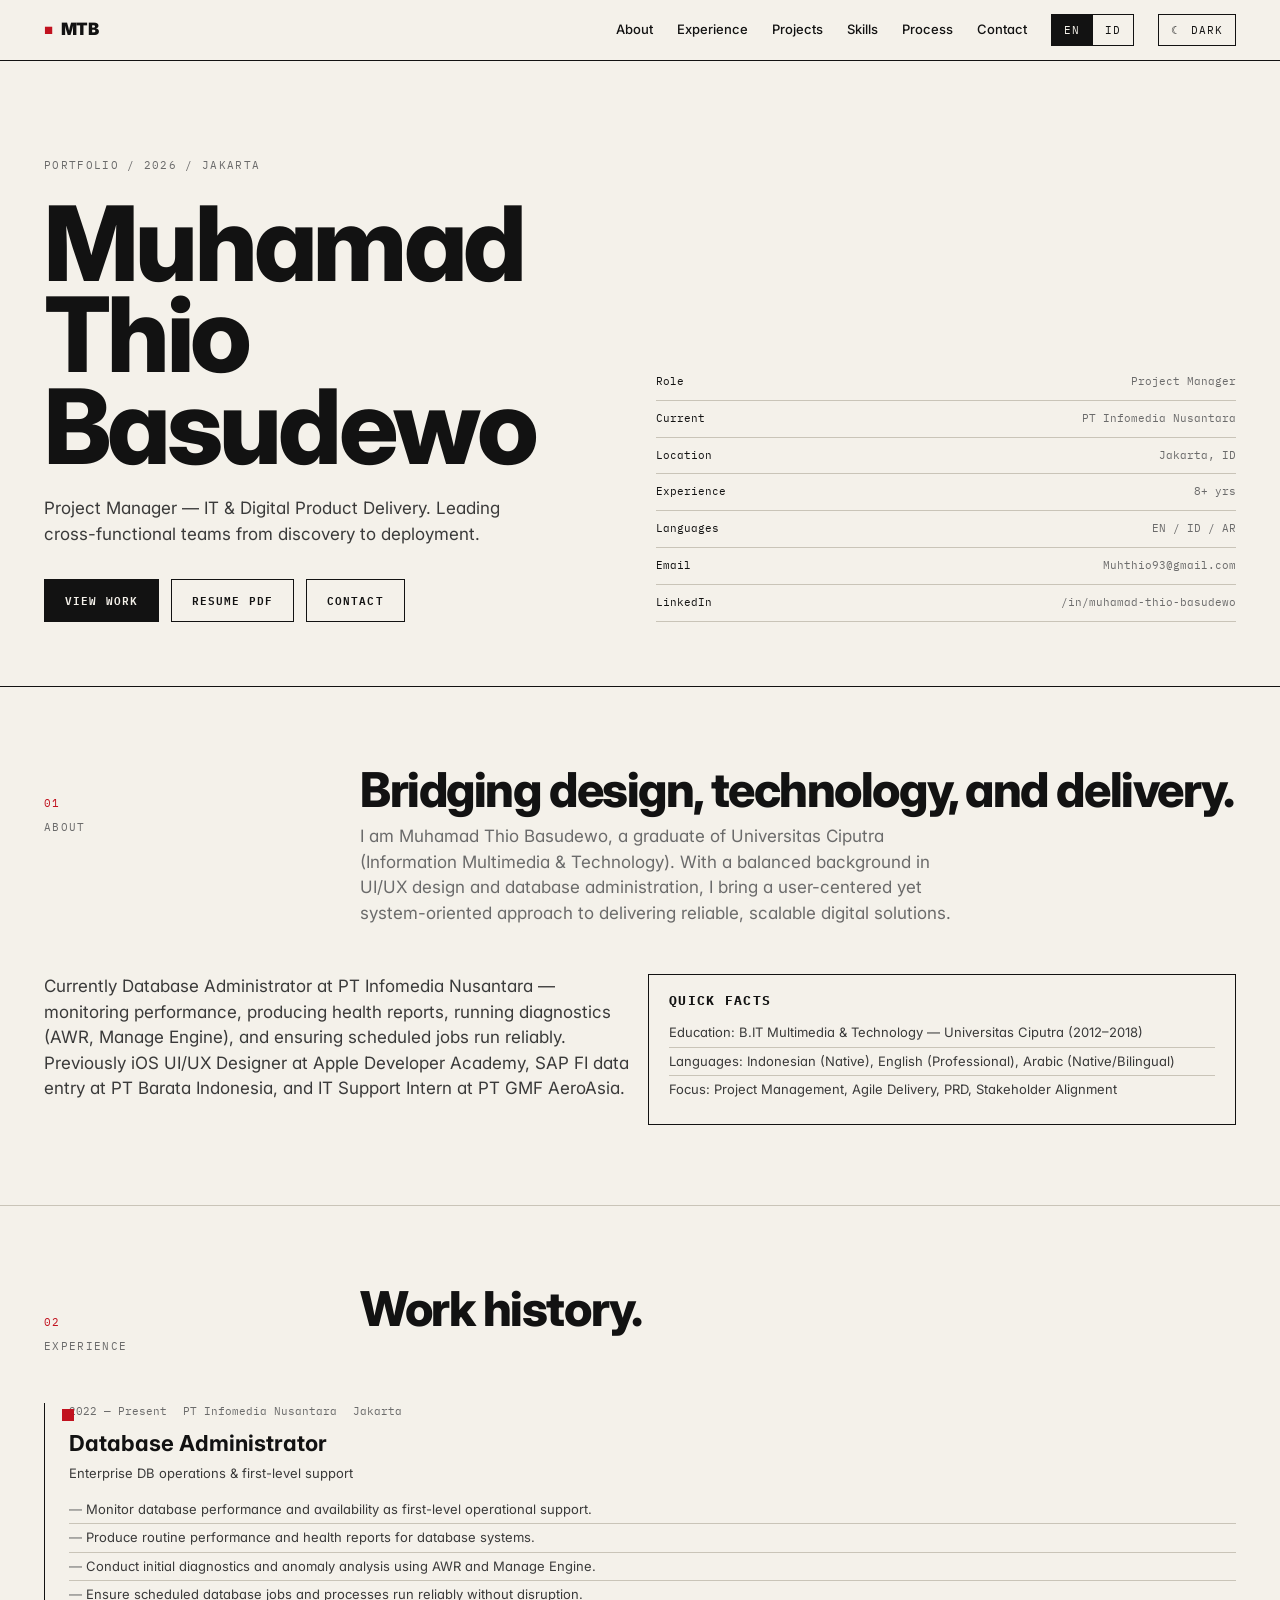
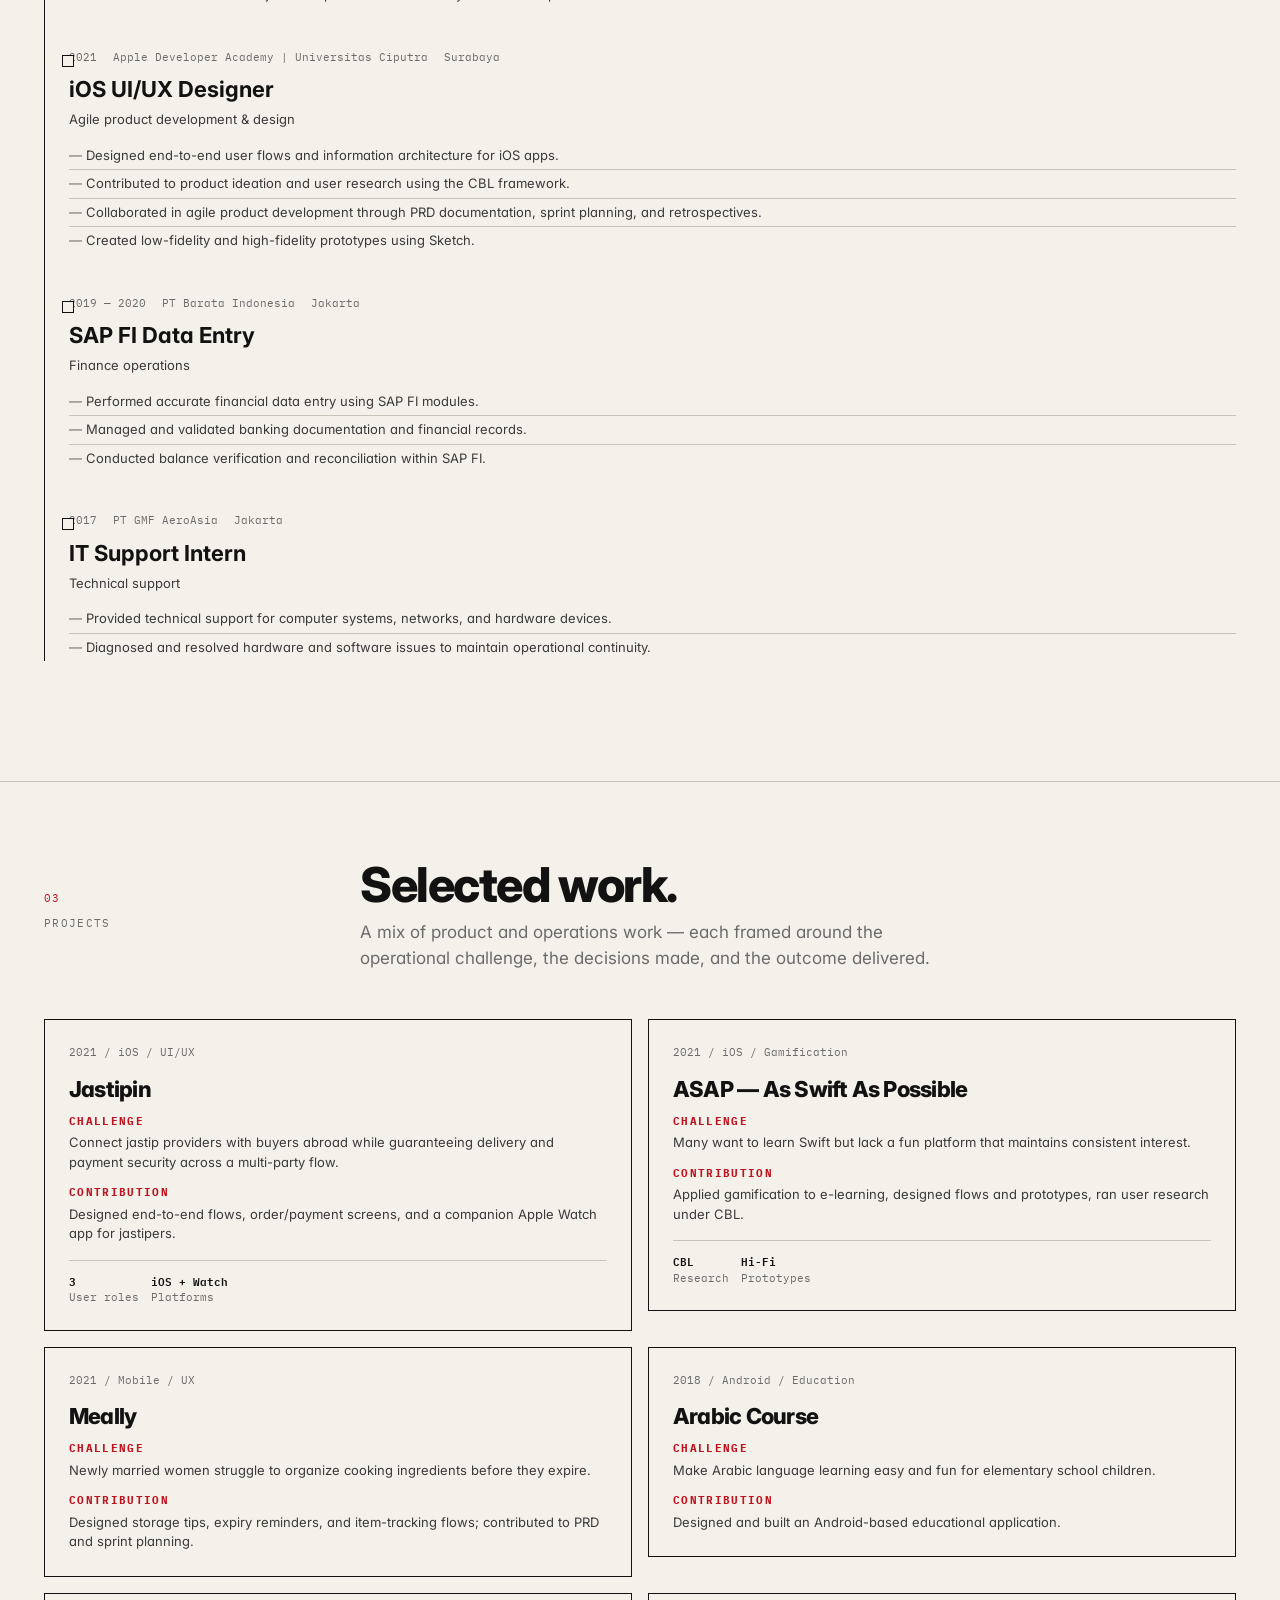
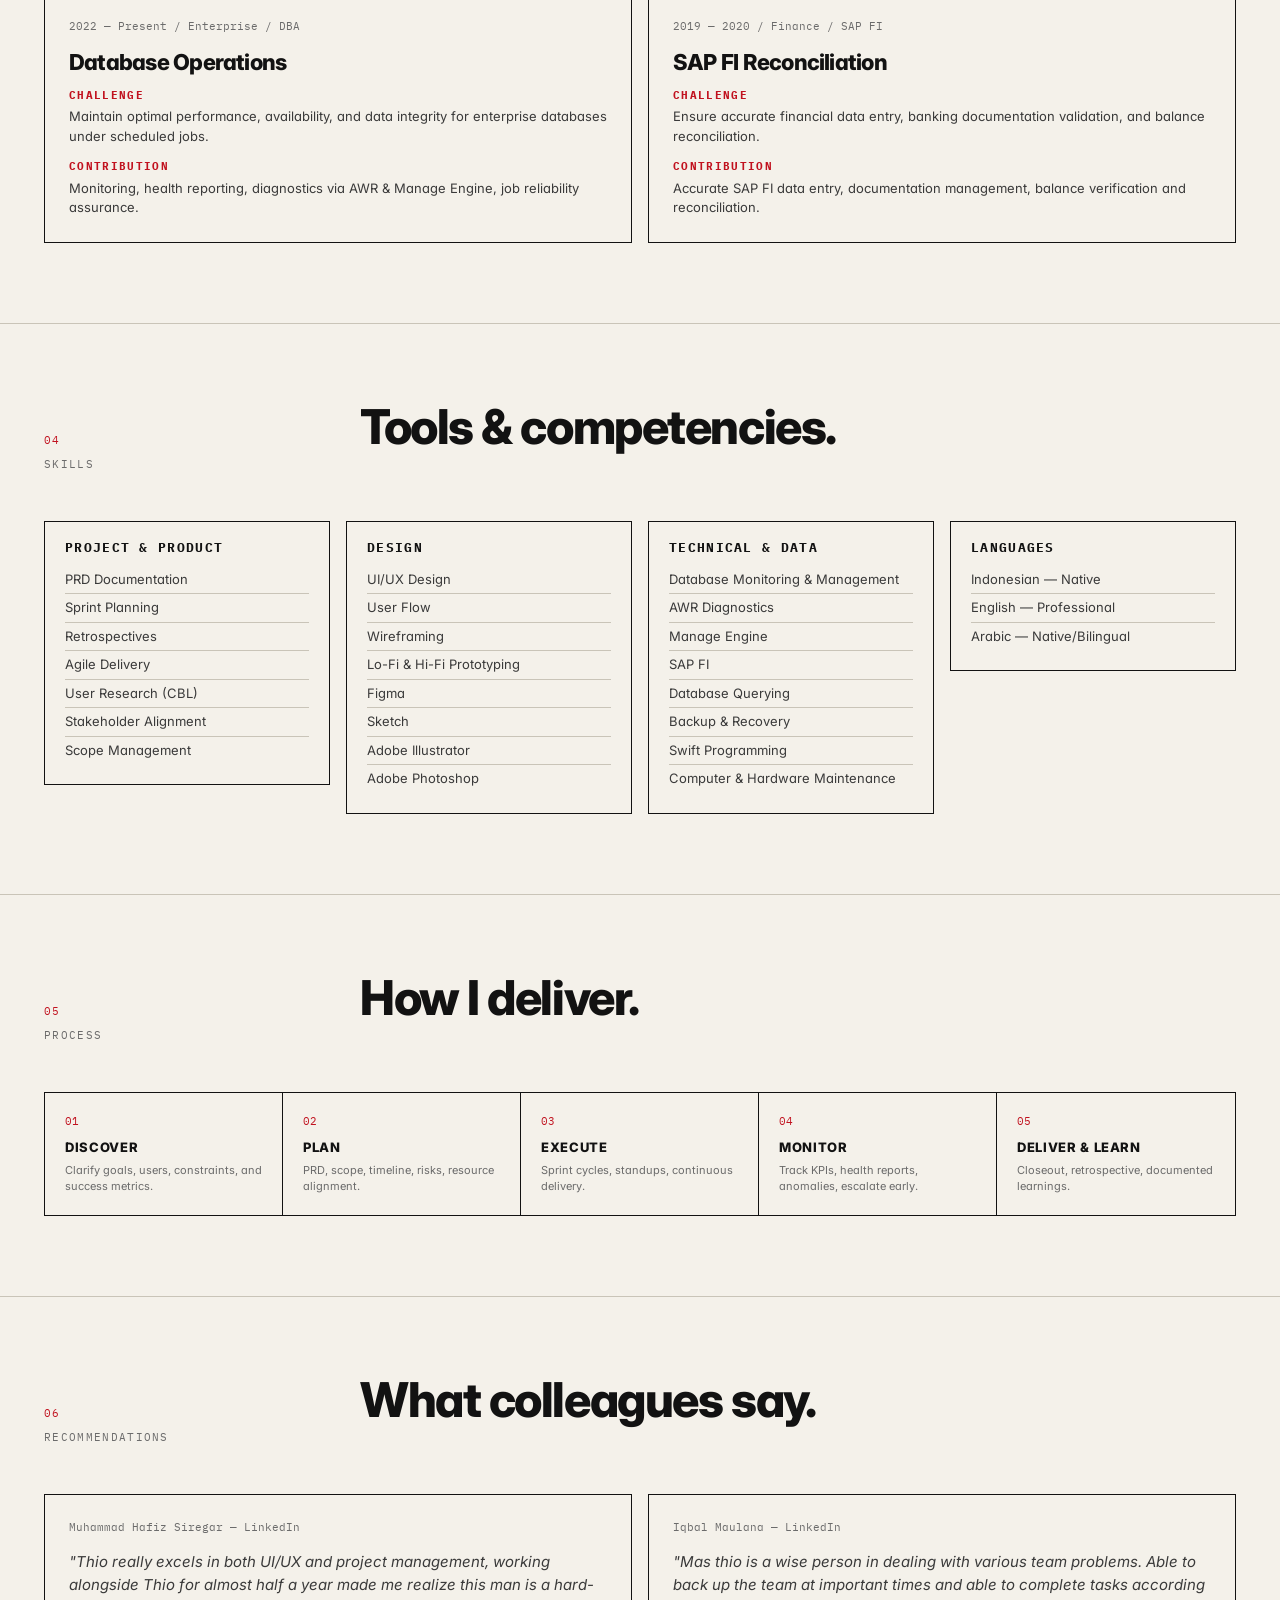
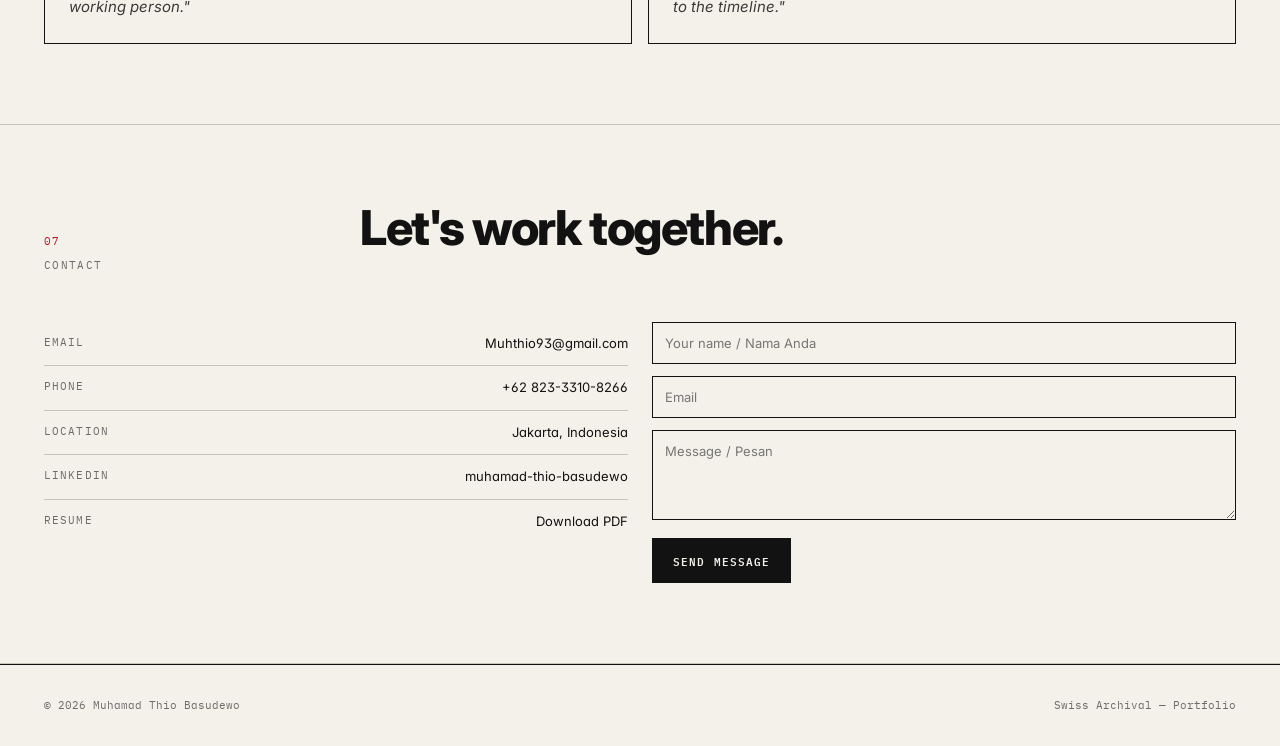
==== commit 45006bd6: "Apply Swiss Archival design (Awwwards-style)" ====
--- a/index.html
+++ b/index.html
@@ -7,7 +7,7 @@
 <meta name="description" content="Portfolio of Muhamad Thio Basudewo, Project Manager focused on IT and digital product delivery.">
 <link rel="preconnect" href="https://fonts.googleapis.com">
 <link rel="preconnect" href="https://fonts.gstatic.com" crossorigin>
-<link href="https://fonts.googleapis.com/css2?family=Inter:wght@300;400;500;600;700;800&display=swap" rel="stylesheet">
+<link href="https://fonts.googleapis.com/css2?family=Inter:wght@300;400;500;600;700;800;900&family=IBM+Plex+Mono:wght@400;500;600&display=swap" rel="stylesheet">
 <link rel="stylesheet" href="css/styles.css">
 </head>
 <body class="lang-en">
@@ -19,85 +19,103 @@
       <a href="#experience"><span class="en">Experience</span><span class="id">Pengalaman</span></a>
       <a href="#projects"><span class="en">Projects</span><span class="id">Proyek</span></a>
       <a href="#skills"><span class="en">Skills</span><span class="id">Keahlian</span></a>
+      <a href="#process"><span class="en">Process</span><span class="id">Proses</span></a>
       <a href="#contact"><span class="en">Contact</span><span class="id">Kontak</span></a>
       <div class="lang-switch">
         <button data-lang="en">EN</button>
         <button data-lang="id">ID</button>
       </div>
-      <button class="toggle" id="themeBtn">☾ Dark</button>
+      <button class="toggle" id="themeBtn">&#9776; Theme</button>
     </div>
     <button class="menu-btn" id="menuBtn" aria-label="Toggle menu">&#9776;</button>
   </div>
 </nav>
 
 <main id="top">
+  <!-- HERO -->
   <section class="hero">
-  <div class="container inner">
-    <p class="eyebrow"><span class="en">Project Manager · IT & Product Delivery</span><span class="id">Manajer Proyek · Pengiriman Produk Digital & IT</span></p>
-    <h1>Muhamad Thio Basudewo</h1>
-    <p class="sub">
-      <span class="en">I lead cross-functional delivery of digital products and IT operations — from discovery and PRD to sprint execution, stakeholder alignment, and reliable database-backed systems.</span>
-      <span class="id">Saya memimpin pengiriman produk digital dan operasi IT lintas fungsi — dari discovery dan PRD hingga eksekusi sprint, penyelarasan stakeholder, dan sistem berbasis database yang andal.</span>
-    </p>
-    <div class="cta">
-      <a class="btn primary" href="#projects"><span class="en">View Projects</span><span class="id">Lihat Proyek</span></a>
-      <a class="btn" href="assets/resume.pdf" download><span class="en">Download Resume</span><span class="id">Unduh Resume</span></a>
-      <a class="btn" href="#contact"><span class="en">Get in Touch</span><span class="id">Hubungi Saya</span></a>
-    </div>
-    <div class="hero-meta">
-      <div class="stat"><div class="num">8+</div><div class="lbl"><span class="en">Years in Tech</span><span class="id">Tahun di Tech</span></div></div>
-      <div class="stat"><div class="num">6</div><div class="lbl"><span class="en">Products Shipped</span><span class="id">Produk Dirilis</span></div></div>
-      <div class="stat"><div class="num">99.9%</div><div class="lbl"><span class="en">DB Uptime</span><span class="id">Uptime DB</span></div></div>
-      <div class="stat"><div class="num">3</div><div class="lbl"><span class="en">Industries</span><span class="id">Industri</span></div></div>
-    </div>
-  </section>
-
-  </div>
-</section>
-
-<section id="about" class="container">
-    <p class="eyebrow"><span class="en">About</span><span class="id">Tentang</span></p>
-    <h2><span class="en">Bridging design, technology, and delivery.</span><span class="id">Menjembatani desain, teknologi, dan pengiriman.</span></h2>
-    <div class="grid grid-2">
+    <div class="container hero-grid">
       <div>
-        <p>
-          <span class="en">I am Muhamad Thio Basudewo, a graduate of Universitas Ciputra (Information Multimedia & Technology). With a balanced background in UI/UX design and database administration, I bring a user-centered yet system-oriented approach to delivering reliable, scalable digital solutions.</span>
-          <span class="id">Saya Muhamad Thio Basudewo, lulusan Universitas Ciputra (Information Multimedia & Technology). Dengan latar belakang seimbang di desain UI/UX dan administrasi database, saya membawa pendekatan yang berpusat pada pengguna namun berorientasi sistem untuk menghadirkan solusi digital yang andal dan skalabel.</span>
+        <div class="label" style="margin-bottom: var(--space-6);">
+          <span class="en">Portfolio / 2026 / Jakarta</span><span class="id">Portofolio / 2026 / Jakarta</span>
+        </div>
+        <h1>Muhamad<br>Thio<br>Basudewo</h1>
+        <p class="lead" style="margin-top: var(--space-6);">
+          <span class="en">Project Manager — IT & Digital Product Delivery. Leading cross-functional teams from discovery to deployment.</span>
+          <span class="id">Manajer Proyek — Pengiriman Produk Digital & IT. Memimpin tim lintas fungsi dari discovery hingga deployment.</span>
         </p>
-        <p class="muted">
-          <span class="en">Currently Database Administrator at PT Infomedia Nusantara — monitoring performance, producing health reports, running diagnostics (AWR, Manage Engine), and ensuring scheduled jobs run reliably. Previously iOS UI/UX Designer at Apple Developer Academy, SAP FI data entry at PT Barata Indonesia, and IT Support Intern at PT GMF AeroAsia.</span>
-          <span class="id">Saat ini Database Administrator di PT Infomedia Nusantara — memantau performa, membuat laporan kesehatan, menjalankan diagnostik (AWR, Manage Engine), dan memastikan job terjadwal berjalan andal. Sebelumnya Desainer UI/UX iOS di Apple Developer Academy, entri data SAP FI di PT Barata Indonesia, dan Intern IT Support di PT GMF AeroAsia.</span>
-        </p>
-      </div>
-      <div>
-        <div class="card">
-          <h3><span class="en">Quick Facts</span><span class="id">Fakta Singkat</span></h3>
-          <ul class="clean">
-            <li><strong><span class="en">Location</span><span class="id">Lokasi</span></strong> Jakarta, Indonesia</li>
-            <li><strong>LinkedIn</strong> <a href="https://www.linkedin.com/in/muhamad-thio-basudewo-56740817b/" target="_blank" rel="noopener">muhamad-thio-basudewo</a></li>
-            <li><strong><span class="en">Email</span><span class="id">Email</span></strong> Muhthio93@gmail.com</li>
-            <li><strong><span class="en">Phone</span><span class="id">Telepon</span></strong> +62 823-3310-8266</li>
-            <li><strong><span class="en">Languages</span><span class="id">Bahasa</span></strong> <span class="en">Indonesian (Native), English (Professional), Arabic (Native/Bilingual)</span><span class="id">Indonesia (Native), Inggris (Profesional), Arab (Native/Bilingual)</span></li>
-            <li><strong><span class="en">Education</span><span class="id">Pendidikan</span></strong> <span class="en">B.IT Multimedia & Technology — Universitas Ciputra (2012–2018)</span><span class="id">S1 Information Multimedia & Technology — Universitas Ciputra (2012–2018)</span></li>
-          </ul>
-        </div>
-      </div>
-    </div>
-  </section>
-
-  <section id="experience" style="background: var(--bg-elev);">
-    <div class="container">
-      <p class="eyebrow"><span class="en">Experience</span><span class="id">Pengalaman</span></p>
-      <h2><span class="en">Work history</span><span class="id">Riwayat kerja</span></h2>
+        <div class="hero-actions">
+          <a class="btn primary" href="#projects"><span class="en">View Work</span><span class="id">Lihat Karya</span></a>
+          <a class="btn" href="assets/resume.pdf" download><span class="en">Resume PDF</span><span class="id">Resume PDF</span></a>
+          <a class="btn" href="#contact"><span class="en">Contact</span><span class="id">Kontak</span></a>
+        </div>
+      </div>
+      <div class="hero-meta-block">
+        <div><span><span class="en">Role</span><span class="id">Peran</span></span><span>Project Manager</span></div>
+        <div><span><span class="en">Current</span><span class="id">Saat ini</span></span><span>PT Infomedia Nusantara</span></div>
+        <div><span><span class="en">Location</span><span class="id">Lokasi</span></span><span>Jakarta, ID</span></div>
+        <div><span><span class="en">Experience</span><span class="id">Pengalaman</span></span><span>8+ yrs</span></div>
+        <div><span><span class="en">Languages</span><span class="id">Bahasa</span></span><span>EN / ID / AR</span></div>
+        <div><span>Email</span><span>Muhthio93@gmail.com</span></div>
+        <div><span>LinkedIn</span><span><a href="https://www.linkedin.com/in/muhamad-thio-basudewo-56740817b/" target="_blank" rel="noopener">/in/muhamad-thio-basudewo</a></span></div>
+      </div>
+    </div>
+  </section>
+
+  <!-- ABOUT -->
+  <section id="about">
+    <div class="container">
+      <div class="section-head">
+        <div>
+          <div class="section-num">01</div>
+          <div class="label" style="margin-top: var(--space-2);"><span class="en">About</span><span class="id">Tentang</span></div>
+        </div>
+        <div>
+          <h2 class="section-title"><span class="en">Bridging design, technology, and delivery.</span><span class="id">Menjembatani desain, teknologi, dan pengiriman.</span></h2>
+          <p class="section-desc">
+            <span class="en">I am Muhamad Thio Basudewo, a graduate of Universitas Ciputra (Information Multimedia & Technology). With a balanced background in UI/UX design and database administration, I bring a user-centered yet system-oriented approach to delivering reliable, scalable digital solutions.</span>
+            <span class="id">Saya Muhamad Thio Basudewo, lulusan Universitas Ciputra (Information Multimedia & Technology). Dengan latar belakang seimbang di desain UI/UX dan administrasi database, saya membawa pendekatan yang berpusat pada pengguna namun berorientasi sistem untuk menghadirkan solusi digital yang andal dan skalabel.</span>
+          </p>
+        </div>
+      </div>
+      <div class="grid-12">
+        <div class="col-6">
+          <p style="color: var(--ink-soft); font-size: var(--fs-md);">
+            <span class="en">Currently Database Administrator at PT Infomedia Nusantara — monitoring performance, producing health reports, running diagnostics (AWR, Manage Engine), and ensuring scheduled jobs run reliably. Previously iOS UI/UX Designer at Apple Developer Academy, SAP FI data entry at PT Barata Indonesia, and IT Support Intern at PT GMF AeroAsia.</span>
+            <span class="id">Saat ini Database Administrator di PT Infomedia Nusantara — memantau performa, membuat laporan kesehatan, menjalankan diagnostik (AWR, Manage Engine), dan memastikan job terjadwal berjalan andal. Sebelumnya Desainer UI/UX iOS di Apple Developer Academy, entri data SAP FI di PT Barata Indonesia, dan Intern IT Support di PT GMF AeroAsia.</span>
+          </p>
+        </div>
+        <div class="col-6">
+          <div class="skill-group">
+            <h4><span class="en">Quick Facts</span><span class="id">Fakta Singkat</span></h4>
+            <ul>
+              <li><span class="en">Education: B.IT Multimedia & Technology — Universitas Ciputra (2012–2018)</span><span class="id">Pendidikan: S1 Information Multimedia & Technology — Universitas Ciputra (2012–2018)</span></li>
+              <li><span class="en">Languages: Indonesian (Native), English (Professional), Arabic (Native/Bilingual)</span><span class="id">Bahasa: Indonesia (Native), Inggris (Profesional), Arab (Native/Bilingual)</span></li>
+              <li><span class="en">Focus: Project Management, Agile Delivery, PRD, Stakeholder Alignment</span><span class="id">Fokus: Manajemen Proyek, Pengiriman Agile, PRD, Penyelarasan Stakeholder</span></li>
+            </ul>
+          </div>
+        </div>
+      </div>
+    </div>
+  </section>
+
+  <!-- EXPERIENCE -->
+  <section id="experience">
+    <div class="container">
+      <div class="section-head">
+        <div>
+          <div class="section-num">02</div>
+          <div class="label" style="margin-top: var(--space-2);"><span class="en">Experience</span><span class="id">Pengalaman</span></div>
+        </div>
+        <div>
+          <h2 class="section-title"><span class="en">Work history.</span><span class="id">Riwayat kerja.</span></h2>
+        </div>
+      </div>
       <div class="timeline">
-        <div class="tl-item">
-          <div class="tl-head">
-            <div>
-              <div class="tl-role"><span class="en">Database Administrator</span><span class="id">Administrator Database</span></div>
-              <div class="tl-org">PT Infomedia Nusantara</div>
-            </div>
-            <div class="tl-date">Oct 2022 — Present</div>
-          </div>
+        <div class="tl-item active">
+          <div class="tl-meta"><span>2022 — Present</span><span>PT Infomedia Nusantara</span><span>Jakarta</span></div>
+          <div class="tl-role"><span class="en">Database Administrator</span><span class="id">Administrator Database</span></div>
+          <div class="tl-org"><span class="en">Enterprise DB operations & first-level support</span><span class="id">Operasi DB enterprise & dukungan level pertama</span></div>
           <ul>
             <li><span class="en">Monitor database performance and availability as first-level operational support.</span><span class="id">Memantau performa dan ketersediaan database sebagai dukungan operasional level pertama.</span></li>
             <li><span class="en">Produce routine performance and health reports for database systems.</span><span class="id">Membuat laporan performa dan kesehatan rutin untuk sistem database.</span></li>
@@ -106,29 +124,20 @@
           </ul>
         </div>
         <div class="tl-item">
-          <div class="tl-head">
-            <div>
-              <div class="tl-role"><span class="en">iOS UI/UX Designer</span><span class="id">Desainer UI/UX iOS</span></div>
-              <div class="tl-org">Apple Developer Academy | Universitas Ciputra</div>
-            </div>
-            <div class="tl-date">Feb 2021 — Dec 2021</div>
-          </div>
+          <div class="tl-meta"><span>2021</span><span>Apple Developer Academy | Universitas Ciputra</span><span>Surabaya</span></div>
+          <div class="tl-role"><span class="en">iOS UI/UX Designer</span><span class="id">Desainer UI/UX iOS</span></div>
+          <div class="tl-org"><span class="en">Agile product development & design</span><span class="id">Pengembangan produk agile & desain</span></div>
           <ul>
             <li><span class="en">Designed end-to-end user flows and information architecture for iOS apps.</span><span class="id">Merancang user flow end-to-end dan information architecture untuk aplikasi iOS.</span></li>
-            <li><span class="en">Developed wireframes and user journey maps to support usability and clarity.</span><span class="id">Mengembangkan wireframe dan peta perjalanan pengguna untuk mendukung usability dan kejelasan.</span></li>
-            <li><span class="en">Contributed to product ideation and user research using the Challenge Based Learning (CBL) framework.</span><span class="id">Berkontribusi pada ideasi produk dan riset pengguna menggunakan framework Challenge Based Learning (CBL).</span></li>
+            <li><span class="en">Contributed to product ideation and user research using the CBL framework.</span><span class="id">Berkontribusi pada ideasi produk dan riset pengguna menggunakan framework CBL.</span></li>
             <li><span class="en">Collaborated in agile product development through PRD documentation, sprint planning, and retrospectives.</span><span class="id">Berkolaborasi dalam pengembangan produk agile melalui dokumentasi PRD, sprint planning, dan retrospektif.</span></li>
             <li><span class="en">Created low-fidelity and high-fidelity prototypes using Sketch.</span><span class="id">Membuat prototipe low-fidelity dan high-fidelity menggunakan Sketch.</span></li>
           </ul>
         </div>
         <div class="tl-item">
-          <div class="tl-head">
-            <div>
-              <div class="tl-role"><span class="en">SAP FI Data Entry</span><span class="id">Entri Data SAP FI</span></div>
-              <div class="tl-org">PT Barata Indonesia</div>
-            </div>
-            <div class="tl-date">Dec 2019 — Mar 2020</div>
-          </div>
+          <div class="tl-meta"><span>2019 — 2020</span><span>PT Barata Indonesia</span><span>Jakarta</span></div>
+          <div class="tl-role"><span class="en">SAP FI Data Entry</span><span class="id">Entri Data SAP FI</span></div>
+          <div class="tl-org"><span class="en">Finance operations</span><span class="id">Operasi keuangan</span></div>
           <ul>
             <li><span class="en">Performed accurate financial data entry using SAP FI modules.</span><span class="id">Melakukan entri data keuangan akurat menggunakan modul SAP FI.</span></li>
             <li><span class="en">Managed and validated banking documentation and financial records.</span><span class="id">Mengelola dan memvalidasi dokumentasi perbankan dan catatan keuangan.</span></li>
@@ -136,13 +145,9 @@
           </ul>
         </div>
         <div class="tl-item">
-          <div class="tl-head">
-            <div>
-              <div class="tl-role"><span class="en">IT Support Intern</span><span class="id">Intern Dukungan IT</span></div>
-              <div class="tl-org">PT GMF AeroAsia</div>
-            </div>
-            <div class="tl-date">Jul 2017 — Sep 2017</div>
-          </div>
+          <div class="tl-meta"><span>2017</span><span>PT GMF AeroAsia</span><span>Jakarta</span></div>
+          <div class="tl-role"><span class="en">IT Support Intern</span><span class="id">Intern Dukungan IT</span></div>
+          <div class="tl-org"><span class="en">Technical support</span><span class="id">Dukungan teknis</span></div>
           <ul>
             <li><span class="en">Provided technical support for computer systems, networks, and hardware devices.</span><span class="id">Memberikan dukungan teknis untuk sistem komputer, jaringan, dan perangkat keras.</span></li>
             <li><span class="en">Diagnosed and resolved hardware and software issues to maintain operational continuity.</span><span class="id">Mendiagnosis dan menyelesaikan masalah hardware/software untuk menjaga kontinuitas operasional.</span></li>
@@ -152,232 +157,182 @@
     </div>
   </section>
 
-  <section id="projects" class="container">
-    <p class="eyebrow"><span class="en">Projects</span><span class="id">Proyek</span></p>
-    <h2><span class="en">Selected case studies</span><span class="id">Studi kasus pilihan</span></h2>
-    <p class="muted" style="max-width:720px;margin-bottom:32px;">
-      <span class="en">A mix of product and operations work — each framed around the operational challenge, the decisions made, and the outcome delivered.</span>
-      <span class="id">Campuran pekerjaan produk dan operasional — masing-masing dibingkai seputar tantangan operasional, keputusan yang diambil, dan hasil yang dicapai.</span>
-    </p>
-    <div class="grid grid-2">
-      <div class="card case">
-        <h3>Jastipin (2021)</h3>
-        <div class="meta"><span class="en">Native iOS · Entrusted-shopping platform · Role: UI/UX Designer</span><span class="id">iOS Native · Platform titip beli · Peran: Desainer UI/UX</span></div>
-        <div class="block"><strong><span class="en">Challenge</span><span class="id">Tantangan</span></strong>
-          <span class="en">Connect jastip providers with buyers abroad while guaranteeing delivery and payment security across a multi-party flow.</span>
-          <span class="id">Menghubungkan penyedia jastip dengan pembeli di luar negeri sambil menjamin pengiriman dan keamanan pembayaran dalam alur multi-pihak.</span>
-        </div>
-        <div class="block"><strong><span class="en">Contribution</span><span class="id">Kontribusi</span></strong>
-          <span class="en">Designed end-to-end flows, order/payment screens, and a companion Apple Watch app for jastipers to track purchase lists post-transaction.</span>
-          <span class="id">Merancang flow end-to-end, layar pesanan/pembayaran, dan aplikasi pendamping Apple Watch bagi jastiper untuk melacak daftar pembelian pasca-transaksi.</span>
-        </div>
-        <div class="block"><strong><span class="en">Outcome</span><span class="id">Hasil</span></strong>
-          <span class="en">Shipped a complete buyer + provider + courier experience with integrated payment verification.</span>
-          <span class="id">Merilis pengalaman lengkap pembeli + penyedia + kurir dengan verifikasi pembayaran terintegrasi.</span>
-        </div>
-        <div class="kpi">
-          <div class="k"><div class="n">3</div><div class="l"><span class="en">User roles</span><span class="id">Peran pengguna</span></div></div>
-          <div class="k"><div class="n">iOS + Watch</div><div class="l"><span class="en">Platforms</span><span class="id">Platform</span></div></div>
-        </div>
-      </div>
-      <div class="card case">
-        <h3>ASAP — As Swift As Possible (2021)</h3>
-        <div class="meta"><span class="en">Native iOS · Gamified e-learning · Role: UI/UX Designer</span><span class="id">iOS Native · E-learning gamifikasi · Peran: Desainer UI/UX</span></div>
-        <div class="block"><strong><span class="en">Challenge</span><span class="id">Tantangan</span></strong>
-          <span class="en">Many want to learn Swift but lack a fun platform that maintains consistent interest.</span>
-          <span class="id">Banyak yang ingin belajar Swift namun kurang platform menyenangkan yang menjaga minat konsisten.</span>
-        </div>
-        <div class="block"><strong><span class="en">Contribution</span><span class="id">Kontribusi</span></strong>
-          <span class="en">Applied gamification to e-learning, designed flows and prototypes, ran user research under the CBL framework.</span>
-          <span class="id">Menerapkan gamifikasi pada e-learning, merancang flow dan prototipe, menjalankan riset pengguna dengan framework CBL.</span>
-        </div>
-        <div class="block"><strong><span class="en">Outcome</span><span class="id">Hasil</span></strong>
-          <span class="en">Delivered a working iOS learning app prototype with engagement loops.</span>
-          <span class="id">Menghasilkan prototipe aplikasi belajar iOS dengan loop engagement.</span>
-        </div>
-        <div class="kpi">
-          <div class="k"><div class="n">CBL</div><div class="l"><span class="en">Research method</span><span class="id">Metode riset</span></div></div>
-          <div class="k"><div class="n">Hi-Fi</div><div class="l"><span class="en">Prototypes</span><span class="id">Prototipe</span></div></div>
-        </div>
-      </div>
-      <div class="card case">
-        <h3>Meally (2021)</h3>
-        <div class="meta"><span class="en">Mobile · Household food management · Role: UI/UX Designer</span><span class="id">Mobile · Manajemen makanan rumah tangga · Peran: Desainer UI/UX</span></div>
-        <div class="block"><strong><span class="en">Challenge</span><span class="id">Tantangan</span></strong>
-          <span class="en">Newly married women struggle to organize and utilize cooking ingredients before they expire.</span>
-          <span class="id">Wanita baru menikah kesulitan mengorganisasi dan memanfaatkan bahan masakan sebelum kedaluwarsa.</span>
-        </div>
-        <div class="block"><strong><span class="en">Contribution</span><span class="id">Kontribusi</span></strong>
-          <span class="en">Designed storage tips, expiry reminders, and item-tracking flows; contributed to PRD and sprint planning.</span>
-          <span class="id">Merancang tips penyimpanan, pengingat kedaluwarsa, dan flow pelacakan item; berkontribusi pada PRD dan sprint planning.</span>
-        </div>
-        <div class="block"><strong><span class="en">Outcome</span><span class="id">Hasil</span></strong>
-          <span class="en">Shipped a usable prototype reducing food waste through timely reminders.</span>
-          <span class="id">Merilis prototipe yang dapat digunakan untuk mengurangi limbah makanan melalui pengingat tepat waktu.</span>
-        </div>
-      </div>
-      <div class="card case">
-        <h3>Arabic Course (2018)</h3>
-        <div class="meta"><span class="en">Android · Educational app · Role: Designer / Developer</span><span class="id">Android · Aplikasi edukasi · Peran: Desainer / Developer</span></div>
-        <div class="block"><strong><span class="en">Challenge</span><span class="id">Tantangan</span></strong>
-          <span class="en">Make Arabic language learning easy and fun for elementary school children.</span>
-          <span class="id">Membuat pembelajaran bahasa Arab mudah dan menyenangkan bagi anak usia sekolah dasar.</span>
-        </div>
-        <div class="block"><strong><span class="en">Contribution</span><span class="id">Kontribusi</span></strong>
-          <span class="en">Designed and built an Android-based educational application.</span>
-          <span class="id">Merancang dan membangun aplikasi edukasi berbasis Android.</span>
-        </div>
-        <div class="block"><strong><span class="en">Outcome</span><span class="id">Hasil</span></strong>
-          <span class="en">Delivered a child-friendly learning experience.</span>
-          <span class="id">Menghadirkan pengalaman belajar yang ramah anak.</span>
-        </div>
-      </div>
-      <div class="card case">
-        <h3>Database Operations (2022 — Present)</h3>
-        <div class="meta"><span class="en">Enterprise DBA · PT Infomedia Nusantara · Role: Database Administrator</span><span class="id">DBA Enterprise · PT Infomedia Nusantara · Peran: Administrator Database</span></div>
-        <div class="block"><strong><span class="en">Challenge</span><span class="id">Tantangan</span></strong>
-          <span class="en">Maintain optimal performance, availability, and data integrity for enterprise databases under scheduled jobs.</span>
-          <span class="id">Menjaga performa, ketersediaan, dan integritas data optimal untuk database enterprise di bawah job terjadwal.</span>
-        </div>
-        <div class="block"><strong><span class="en">Contribution</span><span class="id">Kontribusi</span></strong>
-          <span class="en">Monitoring, health reporting, diagnostics via AWR & Manage Engine, job reliability assurance.</span>
-          <span class="id">Pemantauan, pelaporan kesehatan, diagnostik via AWR & Manage Engine, penjaminan keandalan job.</span>
-        </div>
-        <div class="block"><strong><span class="en">Outcome</span><span class="id">Hasil</span></strong>
-          <span class="en">Stable, monitored database estate with documented health reporting.</span>
-          <span class="id">Estate database stabil dan terpantau dengan pelaporan kesehatan terdokumentasi.</span>
-        </div>
-      </div>
-      <div class="card case">
-        <h3>SAP FI Reconciliation (2019 — 2020)</h3>
-        <div class="meta"><span class="en">Finance ops · PT Barata Indonesia · Role: SAP FI Data Entry</span><span class="id">Ops keuangan · PT Barata Indonesia · Peran: Entri Data SAP FI</span></div>
-        <div class="block"><strong><span class="en">Challenge</span><span class="id">Tantangan</span></strong>
-          <span class="en">Ensure accurate financial data entry, banking documentation validation, and balance reconciliation.</span>
-          <span class="id">Memastikan entri data keuangan akurat, validasi dokumentasi perbankan, dan rekonsiliasi saldo.</span>
-        </div>
-        <div class="block"><strong><span class="en">Contribution</span><span class="id">Kontribusi</span></strong>
-          <span class="en">Accurate SAP FI data entry, documentation management, balance verification and reconciliation.</span>
-          <span class="id">Entri data SAP FI akurat, pengelolaan dokumentasi, verifikasi dan rekonsiliasi saldo.</span>
-        </div>
-        <div class="block"><strong><span class="en">Outcome</span><span class="id">Hasil</span></strong>
-          <span class="en">Clean, reconciled financial records supporting downstream reporting.</span>
-          <span class="id">Catatan keuangan bersih dan terrekonsiliasi yang mendukung pelaporan downstream.</span>
-        </div>
-      </div>
-    </div>
-  </section>
-
-  <section id="skills" style="background: var(--bg-elev);">
-    <div class="container">
-      <p class="eyebrow"><span class="en">Skills</span><span class="id">Keahlian</span></p>
-      <h2><span class="en">Tools & competencies</span><span class="id">Alat & kompetensi</span></h2>
-      <div class="grid grid-2">
-        <div>
-          <h3><span class="en">Project & Product</span><span class="id">Proyek & Produk</span></h3>
-          <div>
-            <span class="pill">PRD Documentation</span>
-            <span class="pill">Sprint Planning</span>
-            <span class="pill">Retrospectives</span>
-            <span class="pill">Agile Delivery</span>
-            <span class="pill">User Research (CBL)</span>
-            <span class="pill">Stakeholder Alignment</span>
-            <span class="pill">Scope Management</span>
+  <!-- PROJECTS -->
+  <section id="projects">
+    <div class="container">
+      <div class="section-head">
+        <div>
+          <div class="section-num">03</div>
+          <div class="label" style="margin-top: var(--space-2);"><span class="en">Projects</span><span class="id">Proyek</span></div>
+        </div>
+        <div>
+          <h2 class="section-title"><span class="en">Selected work.</span><span class="id">Karya pilihan.</span></h2>
+          <p class="section-desc"><span class="en">A mix of product and operations work — each framed around the operational challenge, the decisions made, and the outcome delivered.</span><span class="id">Campuran pekerjaan produk dan operasional — masing-masing dibingkai seputar tantangan operasional, keputusan yang diambil, dan hasil yang dicapai.</span></p>
+        </div>
+      </div>
+      <div class="grid-12">
+        <div class="col-6"><div class="case">
+          <div class="case-meta">2021 / iOS / UI/UX</div>
+          <h3>Jastipin</h3>
+          <div class="case-block"><strong><span class="en">Challenge</span><span class="id">Tantangan</span></strong><p><span class="en">Connect jastip providers with buyers abroad while guaranteeing delivery and payment security across a multi-party flow.</span><span class="id">Menghubungkan penyedia jastip dengan pembeli di luar negeri sambil menjamin pengiriman dan keamanan pembayaran dalam alur multi-pihak.</span></p></div>
+          <div class="case-block"><strong><span class="en">Contribution</span><span class="id">Kontribusi</span></strong><p><span class="en">Designed end-to-end flows, order/payment screens, and a companion Apple Watch app for jastipers.</span><span class="id">Merancang flow end-to-end, layar pesanan/pembayaran, dan aplikasi pendamping Apple Watch bagi jastiper.</span></p></div>
+          <div class="kpi"><div class="k"><div class="n">3</div><div class="l"><span class="en">User roles</span><span class="id">Peran pengguna</span></div></div><div class="k"><div class="n">iOS + Watch</div><div class="l">Platforms</div></div></div>
+        </div></div>
+        <div class="col-6"><div class="case">
+          <div class="case-meta">2021 / iOS / Gamification</div>
+          <h3>ASAP — As Swift As Possible</h3>
+          <div class="case-block"><strong><span class="en">Challenge</span><span class="id">Tantangan</span></strong><p><span class="en">Many want to learn Swift but lack a fun platform that maintains consistent interest.</span><span class="id">Banyak yang ingin belajar Swift namun kurang platform menyenangkan yang menjaga minat konsisten.</span></p></div>
+          <div class="case-block"><strong><span class="en">Contribution</span><span class="id">Kontribusi</span></strong><p><span class="en">Applied gamification to e-learning, designed flows and prototypes, ran user research under CBL.</span><span class="id">Menerapkan gamifikasi pada e-learning, merancang flow dan prototipe, menjalankan riset pengguna dengan CBL.</span></p></div>
+          <div class="kpi"><div class="k"><div class="n">CBL</div><div class="l"><span class="en">Research</span><span class="id">Riset</span></div></div><div class="k"><div class="n">Hi-Fi</div><div class="l">Prototypes</div></div></div>
+        </div></div>
+        <div class="col-6"><div class="case">
+          <div class="case-meta">2021 / Mobile / UX</div>
+          <h3>Meally</h3>
+          <div class="case-block"><strong><span class="en">Challenge</span><span class="id">Tantangan</span></strong><p><span class="en">Newly married women struggle to organize cooking ingredients before they expire.</span><span class="id">Wanita baru menikah kesulitan mengorganisasi bahan masakan sebelum kedaluwarsa.</span></p></div>
+          <div class="case-block"><strong><span class="en">Contribution</span><span class="id">Kontribusi</span></strong><p><span class="en">Designed storage tips, expiry reminders, and item-tracking flows; contributed to PRD and sprint planning.</span><span class="id">Merancang tips penyimpanan, pengingat kedaluwarsa, dan flow pelacakan item; berkontribusi pada PRD dan sprint planning.</span></p></div>
+        </div></div>
+        <div class="col-6"><div class="case">
+          <div class="case-meta">2018 / Android / Education</div>
+          <h3>Arabic Course</h3>
+          <div class="case-block"><strong><span class="en">Challenge</span><span class="id">Tantangan</span></strong><p><span class="en">Make Arabic language learning easy and fun for elementary school children.</span><span class="id">Membuat pembelajaran bahasa Arab mudah dan menyenangkan bagi anak usia sekolah dasar.</span></p></div>
+          <div class="case-block"><strong><span class="en">Contribution</span><span class="id">Kontribusi</span></strong><p><span class="en">Designed and built an Android-based educational application.</span><span class="id">Merancang dan membangun aplikasi edukasi berbasis Android.</span></p></div>
+        </div></div>
+        <div class="col-6"><div class="case">
+          <div class="case-meta">2022 — Present / Enterprise / DBA</div>
+          <h3><span class="en">Database Operations</span><span class="id">Operasi Database</span></h3>
+          <div class="case-block"><strong><span class="en">Challenge</span><span class="id">Tantangan</span></strong><p><span class="en">Maintain optimal performance, availability, and data integrity for enterprise databases under scheduled jobs.</span><span class="id">Menjaga performa, ketersediaan, dan integritas data optimal untuk database enterprise di bawah job terjadwal.</span></p></div>
+          <div class="case-block"><strong><span class="en">Contribution</span><span class="id">Kontribusi</span></strong><p><span class="en">Monitoring, health reporting, diagnostics via AWR & Manage Engine, job reliability assurance.</span><span class="id">Pemantauan, pelaporan kesehatan, diagnostik via AWR & Manage Engine, penjaminan keandalan job.</span></p></div>
+        </div></div>
+        <div class="col-6"><div class="case">
+          <div class="case-meta">2019 — 2020 / Finance / SAP FI</div>
+          <h3>SAP FI Reconciliation</h3>
+          <div class="case-block"><strong><span class="en">Challenge</span><span class="id">Tantangan</span></strong><p><span class="en">Ensure accurate financial data entry, banking documentation validation, and balance reconciliation.</span><span class="id">Memastikan entri data keuangan akurat, validasi dokumentasi perbankan, dan rekonsiliasi saldo.</span></p></div>
+          <div class="case-block"><strong><span class="en">Contribution</span><span class="id">Kontribusi</span></strong><p><span class="en">Accurate SAP FI data entry, documentation management, balance verification and reconciliation.</span><span class="id">Entri data SAP FI akurat, pengelolaan dokumentasi, verifikasi dan rekonsiliasi saldo.</span></p></div>
+        </div></div>
+      </div>
+    </div>
+  </section>
+
+  <!-- SKILLS -->
+  <section id="skills">
+    <div class="container">
+      <div class="section-head">
+        <div>
+          <div class="section-num">04</div>
+          <div class="label" style="margin-top: var(--space-2);"><span class="en">Skills</span><span class="id">Keahlian</span></div>
+        </div>
+        <div>
+          <h2 class="section-title"><span class="en">Tools & competencies.</span><span class="id">Alat & kompetensi.</span></h2>
+        </div>
+      </div>
+      <div class="grid-12">
+        <div class="col-3"><div class="skill-group">
+          <h4><span class="en">Project & Product</span><span class="id">Proyek & Produk</span></h4>
+          <ul>
+            <li>PRD Documentation</li><li>Sprint Planning</li><li>Retrospectives</li><li>Agile Delivery</li><li>User Research (CBL)</li><li>Stakeholder Alignment</li><li>Scope Management</li>
+          </ul>
+        </div></div>
+        <div class="col-3"><div class="skill-group">
+          <h4><span class="en">Design</span><span class="id">Desain</span></h4>
+          <ul>
+            <li>UI/UX Design</li><li>User Flow</li><li>Wireframing</li><li>Lo-Fi & Hi-Fi Prototyping</li><li>Figma</li><li>Sketch</li><li>Adobe Illustrator</li><li>Adobe Photoshop</li>
+          </ul>
+        </div></div>
+        <div class="col-3"><div class="skill-group">
+          <h4><span class="en">Technical & Data</span><span class="id">Teknis & Data</span></h4>
+          <ul>
+            <li>Database Monitoring & Management</li><li>AWR Diagnostics</li><li>Manage Engine</li><li>SAP FI</li><li>Database Querying</li><li>Backup & Recovery</li><li>Swift Programming</li><li>Computer & Hardware Maintenance</li>
+          </ul>
+        </div></div>
+        <div class="col-3"><div class="skill-group">
+          <h4><span class="en">Languages</span><span class="id">Bahasa</span></h4>
+          <ul>
+            <li>Indonesian — Native</li><li>English — Professional</li><li>Arabic — Native/Bilingual</li>
+          </ul>
+        </div></div>
+      </div>
+    </div>
+  </section>
+
+  <!-- PROCESS -->
+  <section id="process">
+    <div class="container">
+      <div class="section-head">
+        <div>
+          <div class="section-num">05</div>
+          <div class="label" style="margin-top: var(--space-2);"><span class="en">Process</span><span class="id">Proses</span></div>
+        </div>
+        <div>
+          <h2 class="section-title"><span class="en">How I deliver.</span><span class="id">Cara saya mengirim.</span></h2>
+        </div>
+      </div>
+      <div class="process-grid">
+        <div class="process-step"><div class="num">01</div><h4><span class="en">Discover</span><span class="id">Temukan</span></h4><p><span class="en">Clarify goals, users, constraints, and success metrics.</span><span class="id">Menjelaskan tujuan, pengguna, kendala, dan metrik sukses.</span></p></div>
+        <div class="process-step"><div class="num">02</div><h4><span class="en">Plan</span><span class="id">Rencana</span></h4><p><span class="en">PRD, scope, timeline, risks, resource alignment.</span><span class="id">PRD, ruang lingkup, timeline, risiko, penyelarasan sumber daya.</span></p></div>
+        <div class="process-step"><div class="num">03</div><h4><span class="en">Execute</span><span class="id">Eksekusi</span></h4><p><span class="en">Sprint cycles, standups, continuous delivery.</span><span class="id">Siklus sprint, standup, pengiriman berkelanjutan.</span></p></div>
+        <div class="process-step"><div class="num">04</div><h4><span class="en">Monitor</span><span class="id">Pantau</span></h4><p><span class="en">Track KPIs, health reports, anomalies, escalate early.</span><span class="id">Melacak KPI, laporan kesehatan, anomali, eskalasi dini.</span></p></div>
+        <div class="process-step"><div class="num">05</div><h4><span class="en">Deliver & Learn</span><span class="id">Kirim & Belajar</span></h4><p><span class="en">Closeout, retrospective, documented learnings.</span><span class="id">Penutupan, retrospektif, pembelajaran terdokumentasi.</span></p></div>
+      </div>
+    </div>
+  </section>
+
+  <!-- RECOMMENDATIONS -->
+  <section id="recommendations">
+    <div class="container">
+      <div class="section-head">
+        <div>
+          <div class="section-num">06</div>
+          <div class="label" style="margin-top: var(--space-2);"><span class="en">Recommendations</span><span class="id">Rekomendasi</span></div>
+        </div>
+        <div>
+          <h2 class="section-title"><span class="en">What colleagues say.</span><span class="id">Kata kolega.</span></h2>
+        </div>
+      </div>
+      <div class="grid-12">
+        <div class="col-6">
+          <div class="case">
+            <div class="case-meta">Muhammad Hafiz Siregar — LinkedIn</div>
+            <p style="font-style: italic; color: var(--ink-soft); margin: 0;">"Thio really excels in both UI/UX and project management, working alongside Thio for almost half a year made me realize this man is a hard-working person."</p>
           </div>
         </div>
-        <div>
-          <h3><span class="en">Design</span><span class="id">Desain</span></h3>
-          <div>
-            <span class="pill">UI/UX Design</span>
-            <span class="pill">User Flow</span>
-            <span class="pill">Wireframing</span>
-            <span class="pill">Lo-Fi & Hi-Fi Prototyping</span>
-            <span class="pill">Figma</span>
-            <span class="pill">Sketch</span>
-            <span class="pill">Adobe Illustrator</span>
-            <span class="pill">Adobe Photoshop</span>
+        <div class="col-6">
+          <div class="case">
+            <div class="case-meta">Iqbal Maulana — LinkedIn</div>
+            <p style="font-style: italic; color: var(--ink-soft); margin: 0;">"Mas thio is a wise person in dealing with various team problems. Able to back up the team at important times and able to complete tasks according to the timeline."</p>
           </div>
         </div>
-        <div>
-          <h3><span class="en">Technical & Data</span><span class="id">Teknis & Data</span></h3>
-          <div>
-            <span class="pill">Database Monitoring & Management</span>
-            <span class="pill">AWR Diagnostics</span>
-            <span class="pill">Manage Engine</span>
-            <span class="pill">SAP FI</span>
-            <span class="pill">Database Querying</span>
-            <span class="pill">Backup & Recovery</span>
-            <span class="pill">Swift Programming</span>
-            <span class="pill">Computer & Hardware Maintenance</span>
-            <span class="pill">Network Support</span>
-          </div>
-        </div>
-        <div>
-          <h3><span class="en">Languages</span><span class="id">Bahasa</span></h3>
-          <div>
-            <span class="pill">Indonesian — Native</span>
-            <span class="pill">English — Professional</span>
-            <span class="pill">Arabic — Native/Bilingual</span>
-          </div>
-        </div>
-      </div>
-    </div>
-  </section>
-
-  <section id="process" class="container">
-    <p class="eyebrow"><span class="en">Process</span><span class="id">Proses</span></p>
-    <h2><span class="en">How I deliver</span><span class="id">Cara saya mengirim</span></h2>
-    <div class="grid grid-3">
-      <div class="step"><div class="num">1</div><div><h3><span class="en">Discover</span><span class="id">Temukan</span></h3><p class="muted"><span class="en">Clarify goals, users, constraints, and success metrics with stakeholders.</span><span class="id">Menjelaskan tujuan, pengguna, kendala, dan metrik sukses bersama stakeholder.</span></p></div></div>
-      <div class="step"><div class="num">2</div><div><h3><span class="en">Plan</span><span class="id">Rencana</span></h3><p class="muted"><span class="en">PRD, scope, timeline, risks, and resource alignment.</span><span class="id">PRD, ruang lingkup, timeline, risiko, dan penyelarasan sumber daya.</span></p></div></div>
-      <div class="step"><div class="num">3</div><div><h3><span class="en">Execute</span><span class="id">Eksekusi</span></h3><p class="muted"><span class="en">Sprint cycles, standups, and continuous delivery with cross-functional teams.</span><span class="id">Siklus sprint, standup, dan pengiriman berkelanjutan dengan tim lintas fungsi.</span></p></div></div>
-      <div class="step"><div class="num">4</div><div><h3><span class="en">Monitor</span><span class="id">Pantau</span></h3><p class="muted"><span class="en">Track KPIs, health reports, and anomalies; escalate early.</span><span class="id">Melacak KPI, laporan kesehatan, dan anomali; eskalasi dini.</span></p></div></div>
-      <div class="step"><div class="num">5</div><div><h3><span class="en">Deliver & Learn</span><span class="id">Kirim & Belajar</span></h3><p class="muted"><span class="en">Closeout, retrospective, and documented learnings for the next cycle.</span><span class="id">Penutupan, retrospektif, dan pembelajaran terdokumentasi untuk siklus berikutnya.</span></p></div></div>
-    </div>
-  </section>
-
-  <section id="recommendations" style="background: var(--bg-elev);">
-    <div class="container">
-      <p class="eyebrow"><span class="en">Recommendations</span><span class="id">Rekomendasi</span></p>
-      <h2><span class="en">What colleagues say</span><span class="id">Kata kolega</span></h2>
-      <div class="grid grid-2">
-        <div class="card quote-card">
-          <p>“Thio really excels in both UI/UX and project management, working alongside Thio for almost half a year made me realize this man is a hard-working person.”</p>
-          <div class="muted" style="margin-top:12px;">— Muhammad Hafiz Siregar · <span class="en">LinkedIn recommendation</span><span class="id">Rekomendasi LinkedIn</span></div>
-        </div>
-        <div class="card quote-card">
-          <p>“Mas thio is a wise person in dealing with various team problems. Able to back up the team at important times and able to complete tasks according to the timeline. I believe with mas thio in the team will make the team better.”</p>
-          <div class="muted" style="margin-top:12px;">— Iqbal Maulana · <span class="en">LinkedIn recommendation</span><span class="id">Rekomendasi LinkedIn</span></div>
-        </div>
-      </div>
-      <p class="muted" style="margin-top:20px;">
-        <span class="en">Source:</span><span class="id">Sumber:</span>
-        <a href="https://www.linkedin.com/in/muhamad-thio-basudewo-56740817b/" target="_blank" rel="noopener">linkedin.com/in/muhamad-thio-basudewo-56740817b</a>
-      </p>
-    </div>
-  </section>
-
-  <section id="contact" style="background: var(--bg-elev);">
-    <div class="container">
-      <p class="eyebrow"><span class="en">Contact</span><span class="id">Kontak</span></p>
-      <h2><span class="en">Let's work together</span><span class="id">Mari bekerja sama</span></h2>
+      </div>
+    </div>
+  </section>
+
+  <!-- CONTACT -->
+  <section id="contact">
+    <div class="container">
+      <div class="section-head">
+        <div>
+          <div class="section-num">07</div>
+          <div class="label" style="margin-top: var(--space-2);"><span class="en">Contact</span><span class="id">Kontak</span></div>
+        </div>
+        <div>
+          <h2 class="section-title"><span class="en">Let's work together.</span><span class="id">Mari bekerja sama.</span></h2>
+        </div>
+      </div>
       <div class="contact-grid">
-        <div class="card">
-          <h3><span class="en">Reach me</span><span class="id">Hubungi saya</span></h3>
-          <ul class="clean">
-            <li><strong>Email</strong> <a href="mailto:Muhthio93@gmail.com">Muhthio93@gmail.com</a></li>
-            <li><strong>LinkedIn</strong> <a href="https://www.linkedin.com/in/muhamad-thio-basudewo-56740817b/" target="_blank" rel="noopener">muhamad-thio-basudewo</a></li>
-            <li><strong><span class="en">Phone</span><span class="id">Telepon</span></strong> <a href="tel:+6282333108266">+62 823-3310-8266</a></li>
-            <li><strong><span class="en">Location</span><span class="id">Lokasi</span></strong> Jakarta, Indonesia</li>
-            <li><strong><span class="en">Resume</span><span class="id">Resume</span></strong> <a href="assets/resume.pdf" download><span class="en">Download PDF</span><span class="id">Unduh PDF</span></a></li>
-          </ul>
-        </div>
-        <div class="card">
-          <h3><span class="en">Send a message</span><span class="id">Kirim pesan</span></h3>
+        <div>
+          <ul class="contact-list">
+            <li><span class="k">Email</span><a href="mailto:Muhthio93@gmail.com">Muhthio93@gmail.com</a></li>
+            <li><span class="k">Phone</span><a href="tel:+6282333108266">+62 823-3310-8266</a></li>
+            <li><span class="k">Location</span><span>Jakarta, Indonesia</span></li>
+            <li><span class="k">LinkedIn</span><a href="https://www.linkedin.com/in/muhamad-thio-basudewo-56740817b/" target="_blank" rel="noopener">muhamad-thio-basudewo</a></li>
+            <li><span class="k">Resume</span><a href="assets/resume.pdf" download><span class="en">Download PDF</span><span class="id">Unduh PDF</span></a></li>
+          </ul>
+        </div>
+        <div class="contact-form">
           <form onsubmit="event.preventDefault(); window.location.href='mailto:Muhthio93@gmail.com?subject=Portfolio%20Inquiry';">
-            <input type="text" placeholder="Your name / Nama Anda" style="width:100%;padding:10px 12px;margin-bottom:10px;border:1px solid var(--line);border-radius:8px;background:var(--bg);color:var(--fg);">
-            <input type="email" placeholder="Email" style="width:100%;padding:10px 12px;margin-bottom:10px;border:1px solid var(--line);border-radius:8px;background:var(--bg);color:var(--fg);">
-            <textarea placeholder="Message / Pesan" rows="4" style="width:100%;padding:10px 12px;margin-bottom:10px;border:1px solid var(--line);border-radius:8px;background:var(--bg);color:var(--fg);"></textarea>
-            <button class="btn primary" type="submit"><span class="en">Send</span><span class="id">Kirim</span></button>
+            <input type="text" placeholder="Your name / Nama Anda">
+            <input type="email" placeholder="Email">
+            <textarea placeholder="Message / Pesan" rows="4"></textarea>
+            <button class="btn primary" type="submit"><span class="en">Send Message</span><span class="id">Kirim Pesan</span></button>
           </form>
         </div>
       </div>
@@ -386,9 +341,9 @@
 </main>
 
 <footer>
-  <div class="container" style="display:flex;justify-content:space-between;flex-wrap:wrap;gap:12px;">
+  <div class="container">
     <span>© 2026 Muhamad Thio Basudewo</span>
-    <span><span class="en">Built with care.</span><span class="id">Dibuat dengan perhatian.</span></span>
+    <span><span class="en">Swiss Archival — Portfolio</span><span class="id">Swiss Archival — Portofolio</span></span>
   </div>
 </footer>
 
--- a/css/styles.css
+++ b/css/styles.css
@@ -1,31 +1,30 @@
 /* ============================================
-   Design Tokens (HeLa Phenotype-inspired)
+   Swiss Archival Design System
    ============================================ */
 :root {
-  /* Color */
-  --color-primary: #4f46e5;
-  --color-primary-hover: #4338ca;
-  --color-accent: #14b8a6;
-  --color-bg: #f8fafc;
-  --color-bg-elev: #ffffff;
-  --color-surface: #ffffff;
-  --color-fg: #0f172a;
-  --color-fg-muted: #475569;
-  --color-border: #e2e8f0;
-  --color-border-strong: #cbd5e1;
-
-  /* Typography */
-  --font-sans: "Inter", "Segoe UI", system-ui, -apple-system, sans-serif;
-  --fs-xs: 12px;
-  --fs-sm: 14px;
-  --fs-base: 16px;
-  --fs-lg: 18px;
-  --fs-xl: 22px;
-  --fs-2xl: 30px;
-  --fs-3xl: 42px;
-  --fs-4xl: 56px;
-
-  /* Spacing */
+  --paper: #f4f1ea;
+  --paper-2: #ebe6da;
+  --ink: #121212;
+  --ink-soft: #3a3a3a;
+  --ink-muted: #6b6b6b;
+  --rule: #121212;
+  --rule-soft: #c9c4b8;
+  --accent: #c1121f;
+  --accent-ink: #ffffff;
+
+  --font-sans: "Inter", "Helvetica Neue", Helvetica, Arial, sans-serif;
+  --font-mono: "IBM Plex Mono", "Courier New", monospace;
+
+  --fs-xs: 11px;
+  --fs-sm: 13px;
+  --fs-base: 15px;
+  --fs-md: 17px;
+  --fs-lg: 22px;
+  --fs-xl: 32px;
+  --fs-2xl: 48px;
+  --fs-3xl: 72px;
+  --fs-4xl: 104px;
+
   --space-1: 4px;
   --space-2: 8px;
   --space-3: 12px;
@@ -37,265 +36,200 @@
   --space-12: 48px;
   --space-16: 64px;
   --space-20: 80px;
-
-  /* Radius */
-  --radius-sm: 8px;
-  --radius-md: 12px;
-  --radius-lg: 16px;
-  --radius-xl: 24px;
-  --radius-full: 9999px;
-
-  /* Shadow */
-  --shadow-sm: 0 1px 2px rgba(15,23,42,.05);
-  --shadow-md: 0 4px 12px rgba(15,23,42,.08);
-  --shadow-lg: 0 12px 32px rgba(15,23,42,.12);
-  --shadow-glow: 0 0 0 3px rgba(79,70,229,.18);
-
-  /* Motion */
-  --ease-out: cubic-bezier(.22,1,.36,1);
-  --dur-fast: 150ms;
-  --dur-base: 250ms;
-  --dur-slow: 400ms;
+  --space-24: 96px;
+
+  --radius: 0px;
+  --border: 1px solid var(--rule);
+  --border-soft: 1px solid var(--rule-soft);
 }
 
 [data-theme="dark"] {
-  --color-bg: #0b1120;
-  --color-bg-elev: #111827;
-  --color-surface: #1e293b;
-  --color-fg: #f1f5f9;
-  --color-fg-muted: #94a3b8;
-  --color-border: #1e293b;
-  --color-border-strong: #334155;
-  --shadow-md: 0 4px 12px rgba(0,0,0,.35);
-  --shadow-lg: 0 12px 32px rgba(0,0,0,.45);
-  --shadow-glow: 0 0 0 3px rgba(99,102,241,.25);
-}
-
-/* ============================================
-   Base
-   ============================================ */
-*, *::before, *::after { box-sizing: border-box; }
+  --paper: #0e0e0e;
+  --paper-2: #161616;
+  --ink: #f4f1ea;
+  --ink-soft: #d4d0c4;
+  --ink-muted: #8a8678;
+  --rule: #f4f1ea;
+  --rule-soft: #333333;
+  --accent: #ff4d4d;
+  --accent-ink: #0e0e0e;
+}
+
+/* Reset */
+*, *::before, *::after { box-sizing: border-box; margin: 0; padding: 0; }
 html { scroll-behavior: smooth; }
-html, body { margin: 0; padding: 0; }
 body {
   font-family: var(--font-sans);
   font-size: var(--fs-base);
-  line-height: 1.65;
-  background: var(--color-bg);
-  color: var(--color-fg);
+  line-height: 1.5;
+  background: var(--paper);
+  color: var(--ink);
   -webkit-font-smoothing: antialiased;
-  transition: background var(--dur-base) var(--ease-out), color var(--dur-base) var(--ease-out);
-}
-a { color: var(--color-primary); text-decoration: none; transition: color var(--dur-fast); }
-a:hover { color: var(--color-primary-hover); }
-
-.container { max-width: 1180px; margin: 0 auto; padding: 0 var(--space-6); }
-section { padding: var(--space-20) 0; position: relative; }
-h1,h2,h3,h4 { letter-spacing: -0.025em; line-height: 1.1; margin: 0; font-weight: 700; }
+  font-feature-settings: "ss01" on, "cv11" on;
+}
+a { color: inherit; text-decoration: none; }
+img { max-width: 100%; display: block; }
+::selection { background: var(--accent); color: var(--accent-ink); }
+
+/* Grid system */
+.container { max-width: 1240px; margin: 0 auto; padding: 0 var(--space-6); }
+.grid-12 { display: grid; grid-template-columns: repeat(12, 1fr); gap: var(--space-4); }
+.col-1 { grid-column: span 1; }
+.col-2 { grid-column: span 2; }
+.col-3 { grid-column: span 3; }
+.col-4 { grid-column: span 4; }
+.col-5 { grid-column: span 5; }
+.col-6 { grid-column: span 6; }
+.col-7 { grid-column: span 7; }
+.col-8 { grid-column: span 8; }
+.col-9 { grid-column: span 9; }
+.col-10 { grid-column: span 10; }
+.col-11 { grid-column: span 11; }
+.col-12 { grid-column: span 12; }
+
+/* Typography */
+.mono { font-family: var(--font-mono); font-size: var(--fs-xs); letter-spacing: 0.02em; text-transform: uppercase; }
+.label { font-family: var(--font-mono); font-size: var(--fs-xs); letter-spacing: 0.12em; text-transform: uppercase; color: var(--ink-muted); }
+h1, h2, h3, h4 { font-weight: 800; letter-spacing: -0.035em; line-height: 0.95; }
 h1 { font-size: var(--fs-4xl); }
-h2 { font-size: var(--fs-3xl); margin-bottom: var(--space-4); }
-h3 { font-size: var(--fs-xl); margin-bottom: var(--space-2); }
-.eyebrow {
-  text-transform: uppercase; letter-spacing: .2em; font-size: var(--fs-xs);
-  color: var(--color-primary); font-weight: 700; margin-bottom: var(--space-3);
-  display: inline-flex; align-items: center; gap: var(--space-2);
-}
-.eyebrow::before { content: ""; width: 24px; height: 2px; background: var(--color-primary); border-radius: 2px; }
-.muted { color: var(--color-fg-muted); }
-.card {
-  background: var(--color-surface); border: 1px solid var(--color-border);
-  border-radius: var(--radius-lg); padding: var(--space-8);
-  box-shadow: var(--shadow-sm);
-  transition: transform var(--dur-base) var(--ease-out), box-shadow var(--dur-base) var(--ease-out), border-color var(--dur-base);
-}
-.card:hover { transform: translateY(-4px); box-shadow: var(--shadow-md); border-color: var(--color-border-strong); }
-
-.grid { display: grid; gap: var(--space-6); }
-.grid-2 { grid-template-columns: repeat(2, 1fr); }
-.grid-3 { grid-template-columns: repeat(3, 1fr); }
-
-/* ============================================
-   Nav
-   ============================================ */
+h2 { font-size: var(--fs-3xl); }
+h3 { font-size: var(--fs-xl); line-height: 1.1; }
+h4 { font-size: var(--fs-lg); }
+
+/* Nav */
 nav.top {
   position: sticky; top: 0; z-index: 50;
-  backdrop-filter: blur(14px);
-  background: color-mix(in srgb, var(--color-bg) 75%, transparent);
-  border-bottom: 1px solid var(--color-border);
-}
-nav .bar { display: flex; align-items: center; justify-content: space-between; height: 68px; }
-.brand {
-  font-weight: 800; font-size: var(--fs-lg); color: var(--color-fg);
-  display: inline-flex; align-items: center; gap: var(--space-2);
-}
-.brand::before {
-  content: ""; width: 10px; height: 10px; border-radius: 3px;
-  background: linear-gradient(135deg, var(--color-primary), var(--color-accent));
-}
-.navlinks { display: flex; gap: var(--space-5); align-items: center; }
-.navlinks a { color: var(--color-fg-muted); font-size: var(--fs-sm); font-weight: 500; position: relative; }
-.navlinks a:hover { color: var(--color-fg); text-decoration: none; }
-.navlinks a::after {
-  content: ""; position: absolute; left: 0; bottom: -4px; width: 0; height: 2px;
-  background: var(--color-primary); transition: width var(--dur-base) var(--ease-out); border-radius: 2px;
-}
+  background: var(--paper);
+  border-bottom: var(--border);
+}
+nav .bar { display: flex; align-items: center; justify-content: space-between; height: 60px; }
+.brand { font-weight: 900; font-size: var(--fs-md); letter-spacing: -0.02em; display: flex; align-items: center; gap: var(--space-2); }
+.brand::before { content: "■"; color: var(--accent); font-size: 10px; }
+.navlinks { display: flex; gap: var(--space-6); align-items: center; }
+.navlinks a { font-size: var(--fs-sm); font-weight: 500; position: relative; padding: var(--space-1) 0; }
+.navlinks a:hover { color: var(--accent); }
+.navlinks a::after { content: ""; position: absolute; left: 0; bottom: 0; width: 0; height: 1px; background: var(--accent); transition: width 200ms; }
 .navlinks a:hover::after { width: 100%; }
-
-.toggle, .menu-btn {
-  display: inline-flex; align-items: center; justify-content: center; gap: var(--space-2);
-  padding: var(--space-2) var(--space-3); border: 1px solid var(--color-border);
-  border-radius: var(--radius-full); background: var(--color-surface); color: var(--color-fg);
-  cursor: pointer; font-size: var(--fs-sm); font-weight: 600;
-  transition: all var(--dur-fast);
-}
-.toggle:hover, .menu-btn:hover { border-color: var(--color-primary); color: var(--color-primary); }
-.menu-btn { display: none; width: 40px; height: 40px; padding: 0; font-size: 18px; }
-
-.lang-switch { display: inline-flex; border: 1px solid var(--color-border); border-radius: var(--radius-full); overflow: hidden; background: var(--color-surface); }
-.lang-switch button { background: transparent; border: none; padding: var(--space-2) var(--space-3); cursor: pointer; color: var(--color-fg-muted); font-size: var(--fs-sm); font-weight: 600; transition: all var(--dur-fast); }
-.lang-switch button.active { background: var(--color-primary); color: #fff; }
-
-/* ============================================
-   Hero
-   ============================================ */
-.hero {
-  padding: var(--space-20) 0 var(--space-16);
-  position: relative; overflow: hidden;
-}
-.hero::before {
-  content: ""; position: absolute; top: -120px; right: -120px; width: 480px; height: 480px;
-  background: radial-gradient(circle, rgba(79,70,229,.18) 0%, transparent 70%);
-  pointer-events: none;
-}
-.hero::after {
-  content: ""; position: absolute; bottom: -80px; left: -80px; width: 360px; height: 360px;
-  background: radial-gradient(circle, rgba(20,184,166,.14) 0%, transparent 70%);
-  pointer-events: none;
-}
-.hero .inner { position: relative; z-index: 1; }
-.hero h1 { font-size: var(--fs-4xl); margin-bottom: var(--space-4); background: linear-gradient(120deg, var(--color-fg) 0%, var(--color-primary) 100%); -webkit-background-clip: text; background-clip: text; color: transparent; }
-.hero .sub { font-size: var(--fs-lg); color: var(--color-fg-muted); max-width: 640px; margin-bottom: var(--space-8); }
-.cta { display: flex; gap: var(--space-3); flex-wrap: wrap; }
+.toggle, .menu-btn, .lang-switch button {
+  font-family: var(--font-mono); font-size: var(--fs-xs); letter-spacing: 0.1em; text-transform: uppercase;
+  border: var(--border); background: transparent; color: var(--ink); cursor: pointer; padding: var(--space-2) var(--space-3);
+  transition: all 150ms;
+}
+.toggle:hover, .menu-btn:hover, .lang-switch button:hover { background: var(--ink); color: var(--paper); }
+.lang-switch { display: inline-flex; border: var(--border); }
+.lang-switch button { border: none; border-right: var(--border); }
+.lang-switch button:last-child { border-right: none; }
+.lang-switch button.active { background: var(--ink); color: var(--paper); }
+.menu-btn { display: none; width: 40px; height: 40px; padding: 0; font-size: 16px; }
+
+/* Hero */
+.hero { padding: var(--space-24) 0 var(--space-16); border-bottom: var(--border); position: relative; }
+.hero-grid { display: grid; grid-template-columns: 1fr 1fr; gap: var(--space-8); align-items: end; }
+.hero-meta-block { font-family: var(--font-mono); font-size: var(--fs-xs); line-height: 1.8; color: var(--ink-muted); }
+.hero-meta-block div { display: flex; justify-content: space-between; border-bottom: var(--border-soft); padding: var(--space-2) 0; }
+.hero-meta-block div span:first-child { color: var(--ink); }
+.hero h1 { font-size: var(--fs-4xl); line-height: 0.88; margin-bottom: var(--space-6); }
+.hero .lead { font-size: var(--fs-md); max-width: 480px; color: var(--ink-soft); }
+.hero-actions { display: flex; gap: var(--space-3); margin-top: var(--space-8); flex-wrap: wrap; }
 .btn {
   display: inline-flex; align-items: center; gap: var(--space-2);
-  padding: var(--space-3) var(--space-5); border-radius: var(--radius-md);
-  font-weight: 600; font-size: var(--fs-sm); border: 1px solid var(--color-border);
-  background: var(--color-surface); color: var(--color-fg); cursor: pointer;
-  transition: all var(--dur-base) var(--ease-out);
-}
-.btn.primary {
-  background: var(--color-primary); color: #fff; border-color: var(--color-primary);
-  box-shadow: 0 6px 16px rgba(79,70,229,.25);
-}
-.btn.primary:hover { background: var(--color-primary-hover); border-color: var(--color-primary-hover); transform: translateY(-2px); box-shadow: 0 8px 20px rgba(79,70,229,.35); text-decoration: none; }
-.btn:hover { border-color: var(--color-primary); color: var(--color-primary); text-decoration: none; transform: translateY(-2px); }
-
-.hero-meta { display: flex; gap: var(--space-8); margin-top: var(--space-10); flex-wrap: wrap; }
-.hero-meta .stat { position: relative; padding-left: var(--space-4); }
-.hero-meta .stat::before { content: ""; position: absolute; left: 0; top: 4px; bottom: 4px; width: 3px; background: var(--color-primary); border-radius: 3px; }
-.hero-meta .stat .num { font-size: var(--fs-2xl); font-weight: 800; color: var(--color-fg); line-height: 1; }
-.hero-meta .stat .lbl { font-size: var(--fs-xs); color: var(--color-fg-muted); margin-top: var(--space-1); text-transform: uppercase; letter-spacing: .1em; }
-
-/* ============================================
-   Sections
-   ============================================ */
-.section-title { max-width: 720px; margin-bottom: var(--space-10); }
-.section-title p { color: var(--color-fg-muted); font-size: var(--fs-lg); margin-top: var(--space-3); }
-
-.pill { display: inline-block; padding: var(--space-2) var(--space-3); border-radius: var(--radius-full); background: var(--color-surface); border: 1px solid var(--color-border); font-size: var(--fs-sm); margin: var(--space-1); transition: all var(--dur-fast); }
-.pill:hover { border-color: var(--color-primary); color: var(--color-primary); }
+  padding: var(--space-3) var(--space-5); border: var(--border); background: transparent; color: var(--ink);
+  font-family: var(--font-mono); font-size: var(--fs-xs); letter-spacing: 0.1em; text-transform: uppercase; font-weight: 600;
+  cursor: pointer; transition: all 150ms;
+}
+.btn:hover { background: var(--ink); color: var(--paper); }
+.btn.primary { background: var(--ink); color: var(--paper); }
+.btn.primary:hover { background: var(--accent); border-color: var(--accent); }
+
+/* Section */
+section { padding: var(--space-20) 0; border-bottom: var(--border-soft); }
+.section-head { display: grid; grid-template-columns: 3fr 9fr; gap: var(--space-6); margin-bottom: var(--space-12); align-items: baseline; }
+.section-num { font-family: var(--font-mono); font-size: var(--fs-xs); color: var(--accent); letter-spacing: 0.1em; }
+.section-title { font-size: var(--fs-2xl); font-weight: 800; letter-spacing: -0.03em; line-height: 0.95; }
+.section-desc { color: var(--ink-muted); font-size: var(--fs-md); max-width: 600px; margin-top: var(--space-3); }
 
 /* Timeline */
-.timeline { position: relative; padding-left: var(--space-6); }
-.timeline::before { content: ""; position: absolute; left: 7px; top: 8px; bottom: 8px; width: 2px; background: linear-gradient(to bottom, var(--color-primary), var(--color-accent)); border-radius: 2px; }
-.tl-item { position: relative; margin-bottom: var(--space-8); padding: var(--space-5); background: var(--color-surface); border: 1px solid var(--color-border); border-radius: var(--radius-md); transition: all var(--dur-base); }
-.tl-item:hover { border-color: var(--color-primary); box-shadow: var(--shadow-md); transform: translateX(4px); }
-.tl-item::before { content: ""; position: absolute; left: -25px; top: 24px; width: 12px; height: 12px; border-radius: 50%; background: var(--color-primary); border: 3px solid var(--color-bg); box-shadow: 0 0 0 2px var(--color-primary); }
-.tl-head { display: flex; justify-content: space-between; flex-wrap: wrap; gap: var(--space-2); margin-bottom: var(--space-2); }
-.tl-role { font-weight: 700; font-size: var(--fs-lg); }
-.tl-org { color: var(--color-fg-muted); font-size: var(--fs-sm); }
-.tl-date { color: var(--color-primary); font-size: var(--fs-sm); font-weight: 600; background: rgba(79,70,229,.1); padding: var(--space-1) var(--space-2); border-radius: var(--radius-full); }
-.tl-item ul { margin: var(--space-3) 0 0 var(--space-5); padding: 0; }
-.tl-item li { margin-bottom: var(--space-1); color: var(--color-fg-muted); font-size: var(--fs-sm); }
-
-/* Case study */
-.case { border-left: 3px solid var(--color-primary); padding-left: var(--space-5); transition: all var(--dur-base); }
-.case:hover { border-left-color: var(--color-accent); }
-.case h3 { margin-bottom: var(--space-1); }
-.case .meta { color: var(--color-fg-muted); font-size: var(--fs-sm); margin-bottom: var(--space-3); }
-.case .block { margin-top: var(--space-3); }
-.case .block strong { display: block; font-size: var(--fs-xs); text-transform: uppercase; letter-spacing: .15em; color: var(--color-primary); margin-bottom: var(--space-1); font-weight: 700; }
-.case .block p { color: var(--color-fg-muted); font-size: var(--fs-sm); margin: 0; }
-.kpi { display: flex; gap: var(--space-3); flex-wrap: wrap; margin-top: var(--space-4); }
-.kpi .k { background: var(--color-bg); border: 1px solid var(--color-border); border-radius: var(--radius-md); padding: var(--space-2) var(--space-3); transition: all var(--dur-fast); }
-.kpi .k:hover { border-color: var(--color-primary); }
-.kpi .k .n { font-weight: 700; font-size: var(--fs-base); color: var(--color-fg); }
-.kpi .k .l { font-size: var(--fs-xs); color: var(--color-fg-muted); }
+.timeline { border-left: var(--border); padding-left: var(--space-6); }
+.tl-item { margin-bottom: var(--space-10); position: relative; }
+.tl-item::before { content: ""; position: absolute; left: -7px; top: 6px; width: 12px; height: 12px; background: var(--paper); border: var(--border); }
+.tl-item.active::before { background: var(--accent); border-color: var(--accent); }
+.tl-meta { font-family: var(--font-mono); font-size: var(--fs-xs); color: var(--ink-muted); display: flex; gap: var(--space-4); margin-bottom: var(--space-2); flex-wrap: wrap; }
+.tl-role { font-size: var(--fs-lg); font-weight: 700; margin-bottom: var(--space-1); }
+.tl-org { color: var(--ink-soft); font-size: var(--fs-sm); margin-bottom: var(--space-3); }
+.tl-item ul { list-style: none; padding: 0; }
+.tl-item li { padding: var(--space-1) 0; font-size: var(--fs-sm); color: var(--ink-soft); border-bottom: var(--border-soft); }
+.tl-item li:last-child { border-bottom: none; }
+.tl-item li::before { content: "—  "; color: var(--ink-muted); }
+
+/* Case studies */
+.case { border: var(--border); padding: var(--space-6); background: var(--paper); transition: all 150ms; position: relative; }
+.case:hover { background: var(--ink); color: var(--paper); }
+.case:hover .case-meta, .case:hover .case-block p, .case:hover .kpi .l { color: var(--paper-2); }
+.case:hover .case-block strong { color: var(--accent); }
+.case h3 { font-size: var(--fs-lg); margin-bottom: var(--space-2); }
+.case-meta { font-family: var(--font-mono); font-size: var(--fs-xs); color: var(--ink-muted); margin-bottom: var(--space-4); }
+.case-block { margin-top: var(--space-3); }
+.case-block strong { display: block; font-family: var(--font-mono); font-size: var(--fs-xs); letter-spacing: 0.12em; text-transform: uppercase; color: var(--accent); margin-bottom: var(--space-1); }
+.case-block p { font-size: var(--fs-sm); color: var(--ink-soft); margin: 0; }
+.kpi { display: flex; gap: var(--space-3); flex-wrap: wrap; margin-top: var(--space-4); padding-top: var(--space-3); border-top: var(--border-soft); }
+.kpi .k { font-family: var(--font-mono); font-size: var(--fs-xs); }
+.kpi .k .n { font-weight: 600; color: var(--ink); }
+.kpi .k .l { color: var(--ink-muted); }
+.case:hover .kpi .n { color: var(--paper); }
+
+/* Skills */
+.skill-group { border: var(--border); padding: var(--space-5); }
+.skill-group h4 { font-size: var(--fs-sm); margin-bottom: var(--space-3); font-family: var(--font-mono); text-transform: uppercase; letter-spacing: 0.1em; }
+.skill-group ul { list-style: none; padding: 0; }
+.skill-group li { font-size: var(--fs-sm); padding: var(--space-1) 0; border-bottom: var(--border-soft); color: var(--ink-soft); }
+.skill-group li:last-child { border-bottom: none; }
 
 /* Process */
-.step { display: flex; gap: var(--space-4); align-items: flex-start; padding: var(--space-5); background: var(--color-surface); border: 1px solid var(--color-border); border-radius: var(--radius-md); transition: all var(--dur-base); }
-.step:hover { border-color: var(--color-primary); transform: translateY(-2px); box-shadow: var(--shadow-md); }
-.step .num { flex: 0 0 48px; height: 48px; border-radius: var(--radius-md); background: linear-gradient(135deg, var(--color-primary), var(--color-accent)); color: #fff; display: flex; align-items: center; justify-content: center; font-weight: 800; font-size: var(--fs-lg); box-shadow: 0 4px 12px rgba(79,70,229,.3); }
-.step h3 { margin-bottom: var(--space-1); }
-.step p { color: var(--color-fg-muted); font-size: var(--fs-sm); margin: 0; }
+.process-grid { display: grid; grid-template-columns: repeat(5, 1fr); gap: 0; border: var(--border); }
+.process-step { padding: var(--space-5); border-right: var(--border); }
+.process-step:last-child { border-right: none; }
+.process-step .num { font-family: var(--font-mono); font-size: var(--fs-xs); color: var(--accent); margin-bottom: var(--space-3); }
+.process-step h4 { font-size: var(--fs-sm); margin-bottom: var(--space-2); text-transform: uppercase; letter-spacing: 0.05em; }
+.process-step p { font-size: var(--fs-xs); color: var(--ink-muted); line-height: 1.5; }
 
 /* Contact */
 .contact-grid { display: grid; grid-template-columns: 1fr 1fr; gap: var(--space-6); }
-.contact-grid .card h3 { margin-bottom: var(--space-4); }
-.contact-grid ul.clean { list-style: none; padding: 0; margin: 0; }
-.contact-grid ul.clean li { padding: var(--space-3) 0; border-bottom: 1px solid var(--color-border); display: flex; justify-content: space-between; gap: var(--space-3); font-size: var(--fs-sm); }
-.contact-grid ul.clean li:last-child { border-bottom: none; }
-.contact-grid ul.clean li strong { color: var(--color-fg); }
-.contact-grid input, .contact-grid textarea {
-  width: 100%; padding: var(--space-3); margin-bottom: var(--space-3);
-  border: 1px solid var(--color-border); border-radius: var(--radius-md);
-  background: var(--color-bg); color: var(--color-fg); font-family: inherit; font-size: var(--fs-sm);
-  transition: border-color var(--dur-fast), box-shadow var(--dur-fast);
-}
-.contact-grid input:focus, .contact-grid textarea:focus { outline: none; border-color: var(--color-primary); box-shadow: var(--shadow-glow); }
-
-/* Recommendations */
-.quote-card { position: relative; padding-top: var(--space-10); }
-.quote-card::before { content: "\201C"; position: absolute; top: var(--space-2); left: var(--space-6); font-size: 64px; line-height: 1; color: var(--color-primary); opacity: .25; font-family: Georgia, serif; }
-.quote-card p { font-style: italic; color: var(--color-fg-muted); margin: 0; }
+.contact-list { list-style: none; padding: 0; }
+.contact-list li { display: flex; justify-content: space-between; padding: var(--space-3) 0; border-bottom: var(--border-soft); font-size: var(--fs-sm); }
+.contact-list li:last-child { border-bottom: none; }
+.contact-list .k { font-family: var(--font-mono); font-size: var(--fs-xs); color: var(--ink-muted); text-transform: uppercase; letter-spacing: 0.1em; }
+.contact-form input, .contact-form textarea {
+  width: 100%; padding: var(--space-3); border: var(--border); background: transparent; color: var(--ink);
+  font-family: var(--font-sans); font-size: var(--fs-sm); margin-bottom: var(--space-3);
+}
+.contact-form input:focus, .contact-form textarea:focus { outline: none; border-color: var(--accent); }
 
 /* Footer */
-footer { border-top: 1px solid var(--color-border); padding: var(--space-8) 0; color: var(--color-fg-muted); font-size: var(--fs-sm); background: var(--color-bg-elev); }
+footer { border-top: var(--border); padding: var(--space-8) 0; font-family: var(--font-mono); font-size: var(--fs-xs); color: var(--ink-muted); }
 footer .container { display: flex; justify-content: space-between; flex-wrap: wrap; gap: var(--space-3); }
 
 /* Lang visibility */
 body.lang-id .en { display: none !important; }
 body.lang-en .id { display: none !important; }
 
-/* Animations */
-.reveal { opacity: 0; transform: translateY(20px); transition: opacity var(--dur-slow) var(--ease-out), transform var(--dur-slow) var(--ease-out); }
-.reveal.visible { opacity: 1; transform: translateY(0); }
-
-/* ============================================
-   Responsive
-   ============================================ */
-@media (max-width: 820px) {
-  .grid-2, .grid-3 { grid-template-columns: 1fr; }
-  section { padding: var(--space-16) 0; }
-  .hero { padding: var(--space-16) 0 var(--space-12); }
+/* Mobile */
+.menu-btn { display: none; }
+@media (max-width: 900px) {
+  .hero-grid { grid-template-columns: 1fr; }
+  .section-head { grid-template-columns: 1fr; gap: var(--space-3); }
+  .process-grid { grid-template-columns: 1fr; }
+  .process-step { border-right: none; border-bottom: var(--border); }
+  .process-step:last-child { border-bottom: none; }
+  .contact-grid { grid-template-columns: 1fr; }
+  .menu-btn { display: inline-flex !important; }
+  .navlinks { display: none !important; position: absolute; top: 60px; left: 0; right: 0; flex-direction: column; gap: var(--space-3); padding: var(--space-4) var(--space-6); background: var(--paper); border-bottom: var(--border); }
+  .navlinks.open { display: flex !important; }
   h1 { font-size: var(--fs-3xl); }
   h2 { font-size: var(--fs-2xl); }
-  .hero-meta { gap: var(--space-5); }
-  .hero-meta .stat .num { font-size: var(--fs-xl); }
-  .card { padding: var(--space-6); }
-  .contact-grid { grid-template-columns: 1fr; }
-  .menu-btn { display: inline-flex !important; }
-  .navlinks { display: none !important; position: absolute; top: 68px; left: 0; right: 0; flex-direction: column; align-items: stretch; gap: var(--space-2); padding: var(--space-4) var(--space-6); background: var(--color-bg-elev); border-bottom: 1px solid var(--color-border); box-shadow: var(--shadow-md); }
-  .navlinks.open { display: flex !important; }
-  .navlinks a { padding: var(--space-2) 0; }
-  .navlinks .lang-switch, .navlinks .toggle { align-self: flex-start; }
-  .timeline { padding-left: var(--space-4); }
-  .tl-item::before { left: -19px; }
-}
-
-@media (max-width: 480px) {
+}
+@media (max-width: 600px) {
   .container { padding: 0 var(--space-4); }
-  .cta { flex-direction: column; }
+  .hero-actions { flex-direction: column; }
   .btn { width: 100%; justify-content: center; }
-  .hero-meta { flex-direction: column; gap: var(--space-3); }
-}
+  .hero-meta-block { margin-top: var(--space-6); }
+}
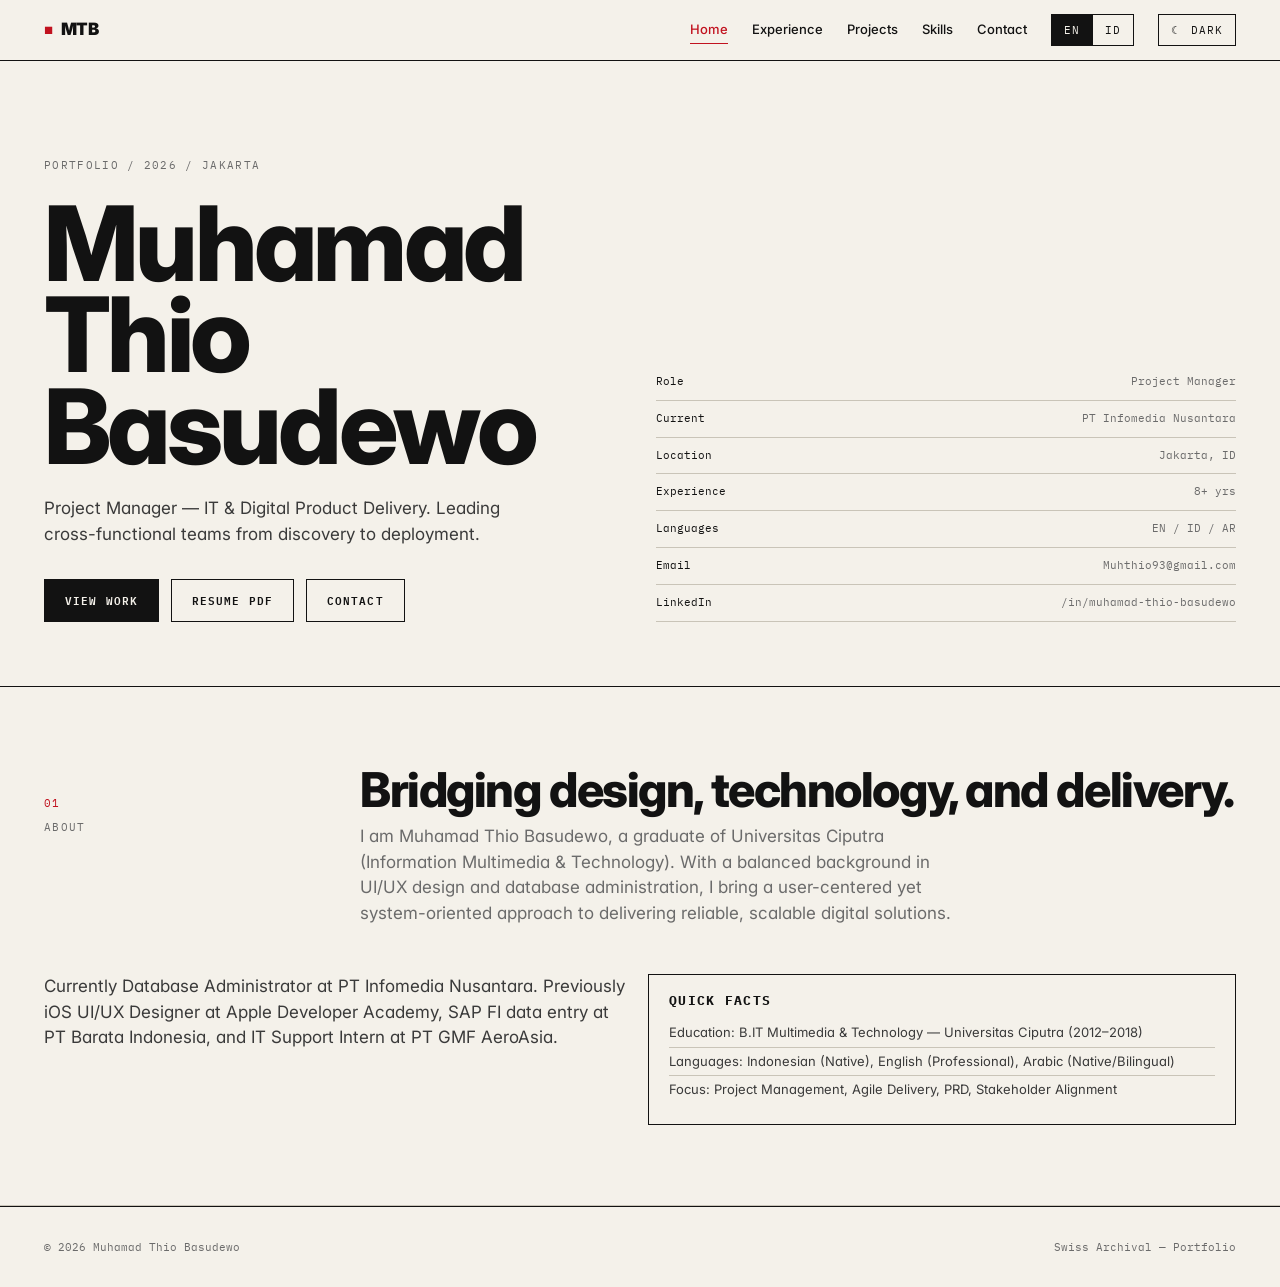
==== commit cc5cc17f: "Split portfolio into multi-page structure (Home, Experience, Projects, Skills, Contact)" ====
--- a/index.html
+++ b/index.html
@@ -13,14 +13,13 @@
 <body class="lang-en">
 <nav class="top">
   <div class="container bar">
-    <a class="brand" href="#top">MTB</a>
+    <a class="brand" href="index.html">MTB</a>
     <div class="navlinks" id="navlinks">
-      <a href="#about"><span class="en">About</span><span class="id">Tentang</span></a>
-      <a href="#experience"><span class="en">Experience</span><span class="id">Pengalaman</span></a>
-      <a href="#projects"><span class="en">Projects</span><span class="id">Proyek</span></a>
-      <a href="#skills"><span class="en">Skills</span><span class="id">Keahlian</span></a>
-      <a href="#process"><span class="en">Process</span><span class="id">Proses</span></a>
-      <a href="#contact"><span class="en">Contact</span><span class="id">Kontak</span></a>
+      <a href="index.html"><span class="en">Home</span><span class="id">Beranda</span></a>
+      <a href="experience.html"><span class="en">Experience</span><span class="id">Pengalaman</span></a>
+      <a href="projects.html"><span class="en">Projects</span><span class="id">Proyek</span></a>
+      <a href="skills.html"><span class="en">Skills</span><span class="id">Keahlian</span></a>
+      <a href="contact.html"><span class="en">Contact</span><span class="id">Kontak</span></a>
       <div class="lang-switch">
         <button data-lang="en">EN</button>
         <button data-lang="id">ID</button>
@@ -32,7 +31,6 @@
 </nav>
 
 <main id="top">
-  <!-- HERO -->
   <section class="hero">
     <div class="container hero-grid">
       <div>
@@ -45,9 +43,9 @@
           <span class="id">Manajer Proyek — Pengiriman Produk Digital & IT. Memimpin tim lintas fungsi dari discovery hingga deployment.</span>
         </p>
         <div class="hero-actions">
-          <a class="btn primary" href="#projects"><span class="en">View Work</span><span class="id">Lihat Karya</span></a>
+          <a class="btn primary" href="projects.html"><span class="en">View Work</span><span class="id">Lihat Karya</span></a>
           <a class="btn" href="assets/resume.pdf" download><span class="en">Resume PDF</span><span class="id">Resume PDF</span></a>
-          <a class="btn" href="#contact"><span class="en">Contact</span><span class="id">Kontak</span></a>
+          <a class="btn" href="contact.html"><span class="en">Contact</span><span class="id">Kontak</span></a>
         </div>
       </div>
       <div class="hero-meta-block">
@@ -62,7 +60,6 @@
     </div>
   </section>
 
-  <!-- ABOUT -->
   <section id="about">
     <div class="container">
       <div class="section-head">
@@ -81,8 +78,8 @@
       <div class="grid-12">
         <div class="col-6">
           <p style="color: var(--ink-soft); font-size: var(--fs-md);">
-            <span class="en">Currently Database Administrator at PT Infomedia Nusantara — monitoring performance, producing health reports, running diagnostics (AWR, Manage Engine), and ensuring scheduled jobs run reliably. Previously iOS UI/UX Designer at Apple Developer Academy, SAP FI data entry at PT Barata Indonesia, and IT Support Intern at PT GMF AeroAsia.</span>
-            <span class="id">Saat ini Database Administrator di PT Infomedia Nusantara — memantau performa, membuat laporan kesehatan, menjalankan diagnostik (AWR, Manage Engine), dan memastikan job terjadwal berjalan andal. Sebelumnya Desainer UI/UX iOS di Apple Developer Academy, entri data SAP FI di PT Barata Indonesia, dan Intern IT Support di PT GMF AeroAsia.</span>
+            <span class="en">Currently Database Administrator at PT Infomedia Nusantara. Previously iOS UI/UX Designer at Apple Developer Academy, SAP FI data entry at PT Barata Indonesia, and IT Support Intern at PT GMF AeroAsia.</span>
+            <span class="id">Saat ini Database Administrator di PT Infomedia Nusantara. Sebelumnya Desainer UI/UX iOS di Apple Developer Academy, entri data SAP FI di PT Barata Indonesia, dan Intern IT Support di PT GMF AeroAsia.</span>
           </p>
         </div>
         <div class="col-6">
@@ -94,246 +91,6 @@
               <li><span class="en">Focus: Project Management, Agile Delivery, PRD, Stakeholder Alignment</span><span class="id">Fokus: Manajemen Proyek, Pengiriman Agile, PRD, Penyelarasan Stakeholder</span></li>
             </ul>
           </div>
-        </div>
-      </div>
-    </div>
-  </section>
-
-  <!-- EXPERIENCE -->
-  <section id="experience">
-    <div class="container">
-      <div class="section-head">
-        <div>
-          <div class="section-num">02</div>
-          <div class="label" style="margin-top: var(--space-2);"><span class="en">Experience</span><span class="id">Pengalaman</span></div>
-        </div>
-        <div>
-          <h2 class="section-title"><span class="en">Work history.</span><span class="id">Riwayat kerja.</span></h2>
-        </div>
-      </div>
-      <div class="timeline">
-        <div class="tl-item active">
-          <div class="tl-meta"><span>2022 — Present</span><span>PT Infomedia Nusantara</span><span>Jakarta</span></div>
-          <div class="tl-role"><span class="en">Database Administrator</span><span class="id">Administrator Database</span></div>
-          <div class="tl-org"><span class="en">Enterprise DB operations & first-level support</span><span class="id">Operasi DB enterprise & dukungan level pertama</span></div>
-          <ul>
-            <li><span class="en">Monitor database performance and availability as first-level operational support.</span><span class="id">Memantau performa dan ketersediaan database sebagai dukungan operasional level pertama.</span></li>
-            <li><span class="en">Produce routine performance and health reports for database systems.</span><span class="id">Membuat laporan performa dan kesehatan rutin untuk sistem database.</span></li>
-            <li><span class="en">Conduct initial diagnostics and anomaly analysis using AWR and Manage Engine.</span><span class="id">Melakukan diagnostik awal dan analisis anomali menggunakan AWR dan Manage Engine.</span></li>
-            <li><span class="en">Ensure scheduled database jobs and processes run reliably without disruption.</span><span class="id">Memastikan job dan proses database terjadwal berjalan andal tanpa gangguan.</span></li>
-          </ul>
-        </div>
-        <div class="tl-item">
-          <div class="tl-meta"><span>2021</span><span>Apple Developer Academy | Universitas Ciputra</span><span>Surabaya</span></div>
-          <div class="tl-role"><span class="en">iOS UI/UX Designer</span><span class="id">Desainer UI/UX iOS</span></div>
-          <div class="tl-org"><span class="en">Agile product development & design</span><span class="id">Pengembangan produk agile & desain</span></div>
-          <ul>
-            <li><span class="en">Designed end-to-end user flows and information architecture for iOS apps.</span><span class="id">Merancang user flow end-to-end dan information architecture untuk aplikasi iOS.</span></li>
-            <li><span class="en">Contributed to product ideation and user research using the CBL framework.</span><span class="id">Berkontribusi pada ideasi produk dan riset pengguna menggunakan framework CBL.</span></li>
-            <li><span class="en">Collaborated in agile product development through PRD documentation, sprint planning, and retrospectives.</span><span class="id">Berkolaborasi dalam pengembangan produk agile melalui dokumentasi PRD, sprint planning, dan retrospektif.</span></li>
-            <li><span class="en">Created low-fidelity and high-fidelity prototypes using Sketch.</span><span class="id">Membuat prototipe low-fidelity dan high-fidelity menggunakan Sketch.</span></li>
-          </ul>
-        </div>
-        <div class="tl-item">
-          <div class="tl-meta"><span>2019 — 2020</span><span>PT Barata Indonesia</span><span>Jakarta</span></div>
-          <div class="tl-role"><span class="en">SAP FI Data Entry</span><span class="id">Entri Data SAP FI</span></div>
-          <div class="tl-org"><span class="en">Finance operations</span><span class="id">Operasi keuangan</span></div>
-          <ul>
-            <li><span class="en">Performed accurate financial data entry using SAP FI modules.</span><span class="id">Melakukan entri data keuangan akurat menggunakan modul SAP FI.</span></li>
-            <li><span class="en">Managed and validated banking documentation and financial records.</span><span class="id">Mengelola dan memvalidasi dokumentasi perbankan dan catatan keuangan.</span></li>
-            <li><span class="en">Conducted balance verification and reconciliation within SAP FI.</span><span class="id">Melakukan verifikasi saldo dan rekonsiliasi dalam SAP FI.</span></li>
-          </ul>
-        </div>
-        <div class="tl-item">
-          <div class="tl-meta"><span>2017</span><span>PT GMF AeroAsia</span><span>Jakarta</span></div>
-          <div class="tl-role"><span class="en">IT Support Intern</span><span class="id">Intern Dukungan IT</span></div>
-          <div class="tl-org"><span class="en">Technical support</span><span class="id">Dukungan teknis</span></div>
-          <ul>
-            <li><span class="en">Provided technical support for computer systems, networks, and hardware devices.</span><span class="id">Memberikan dukungan teknis untuk sistem komputer, jaringan, dan perangkat keras.</span></li>
-            <li><span class="en">Diagnosed and resolved hardware and software issues to maintain operational continuity.</span><span class="id">Mendiagnosis dan menyelesaikan masalah hardware/software untuk menjaga kontinuitas operasional.</span></li>
-          </ul>
-        </div>
-      </div>
-    </div>
-  </section>
-
-  <!-- PROJECTS -->
-  <section id="projects">
-    <div class="container">
-      <div class="section-head">
-        <div>
-          <div class="section-num">03</div>
-          <div class="label" style="margin-top: var(--space-2);"><span class="en">Projects</span><span class="id">Proyek</span></div>
-        </div>
-        <div>
-          <h2 class="section-title"><span class="en">Selected work.</span><span class="id">Karya pilihan.</span></h2>
-          <p class="section-desc"><span class="en">A mix of product and operations work — each framed around the operational challenge, the decisions made, and the outcome delivered.</span><span class="id">Campuran pekerjaan produk dan operasional — masing-masing dibingkai seputar tantangan operasional, keputusan yang diambil, dan hasil yang dicapai.</span></p>
-        </div>
-      </div>
-      <div class="grid-12">
-        <div class="col-6"><div class="case">
-          <div class="case-meta">2021 / iOS / UI/UX</div>
-          <h3>Jastipin</h3>
-          <div class="case-block"><strong><span class="en">Challenge</span><span class="id">Tantangan</span></strong><p><span class="en">Connect jastip providers with buyers abroad while guaranteeing delivery and payment security across a multi-party flow.</span><span class="id">Menghubungkan penyedia jastip dengan pembeli di luar negeri sambil menjamin pengiriman dan keamanan pembayaran dalam alur multi-pihak.</span></p></div>
-          <div class="case-block"><strong><span class="en">Contribution</span><span class="id">Kontribusi</span></strong><p><span class="en">Designed end-to-end flows, order/payment screens, and a companion Apple Watch app for jastipers.</span><span class="id">Merancang flow end-to-end, layar pesanan/pembayaran, dan aplikasi pendamping Apple Watch bagi jastiper.</span></p></div>
-          <div class="kpi"><div class="k"><div class="n">3</div><div class="l"><span class="en">User roles</span><span class="id">Peran pengguna</span></div></div><div class="k"><div class="n">iOS + Watch</div><div class="l">Platforms</div></div></div>
-        </div></div>
-        <div class="col-6"><div class="case">
-          <div class="case-meta">2021 / iOS / Gamification</div>
-          <h3>ASAP — As Swift As Possible</h3>
-          <div class="case-block"><strong><span class="en">Challenge</span><span class="id">Tantangan</span></strong><p><span class="en">Many want to learn Swift but lack a fun platform that maintains consistent interest.</span><span class="id">Banyak yang ingin belajar Swift namun kurang platform menyenangkan yang menjaga minat konsisten.</span></p></div>
-          <div class="case-block"><strong><span class="en">Contribution</span><span class="id">Kontribusi</span></strong><p><span class="en">Applied gamification to e-learning, designed flows and prototypes, ran user research under CBL.</span><span class="id">Menerapkan gamifikasi pada e-learning, merancang flow dan prototipe, menjalankan riset pengguna dengan CBL.</span></p></div>
-          <div class="kpi"><div class="k"><div class="n">CBL</div><div class="l"><span class="en">Research</span><span class="id">Riset</span></div></div><div class="k"><div class="n">Hi-Fi</div><div class="l">Prototypes</div></div></div>
-        </div></div>
-        <div class="col-6"><div class="case">
-          <div class="case-meta">2021 / Mobile / UX</div>
-          <h3>Meally</h3>
-          <div class="case-block"><strong><span class="en">Challenge</span><span class="id">Tantangan</span></strong><p><span class="en">Newly married women struggle to organize cooking ingredients before they expire.</span><span class="id">Wanita baru menikah kesulitan mengorganisasi bahan masakan sebelum kedaluwarsa.</span></p></div>
-          <div class="case-block"><strong><span class="en">Contribution</span><span class="id">Kontribusi</span></strong><p><span class="en">Designed storage tips, expiry reminders, and item-tracking flows; contributed to PRD and sprint planning.</span><span class="id">Merancang tips penyimpanan, pengingat kedaluwarsa, dan flow pelacakan item; berkontribusi pada PRD dan sprint planning.</span></p></div>
-        </div></div>
-        <div class="col-6"><div class="case">
-          <div class="case-meta">2018 / Android / Education</div>
-          <h3>Arabic Course</h3>
-          <div class="case-block"><strong><span class="en">Challenge</span><span class="id">Tantangan</span></strong><p><span class="en">Make Arabic language learning easy and fun for elementary school children.</span><span class="id">Membuat pembelajaran bahasa Arab mudah dan menyenangkan bagi anak usia sekolah dasar.</span></p></div>
-          <div class="case-block"><strong><span class="en">Contribution</span><span class="id">Kontribusi</span></strong><p><span class="en">Designed and built an Android-based educational application.</span><span class="id">Merancang dan membangun aplikasi edukasi berbasis Android.</span></p></div>
-        </div></div>
-        <div class="col-6"><div class="case">
-          <div class="case-meta">2022 — Present / Enterprise / DBA</div>
-          <h3><span class="en">Database Operations</span><span class="id">Operasi Database</span></h3>
-          <div class="case-block"><strong><span class="en">Challenge</span><span class="id">Tantangan</span></strong><p><span class="en">Maintain optimal performance, availability, and data integrity for enterprise databases under scheduled jobs.</span><span class="id">Menjaga performa, ketersediaan, dan integritas data optimal untuk database enterprise di bawah job terjadwal.</span></p></div>
-          <div class="case-block"><strong><span class="en">Contribution</span><span class="id">Kontribusi</span></strong><p><span class="en">Monitoring, health reporting, diagnostics via AWR & Manage Engine, job reliability assurance.</span><span class="id">Pemantauan, pelaporan kesehatan, diagnostik via AWR & Manage Engine, penjaminan keandalan job.</span></p></div>
-        </div></div>
-        <div class="col-6"><div class="case">
-          <div class="case-meta">2019 — 2020 / Finance / SAP FI</div>
-          <h3>SAP FI Reconciliation</h3>
-          <div class="case-block"><strong><span class="en">Challenge</span><span class="id">Tantangan</span></strong><p><span class="en">Ensure accurate financial data entry, banking documentation validation, and balance reconciliation.</span><span class="id">Memastikan entri data keuangan akurat, validasi dokumentasi perbankan, dan rekonsiliasi saldo.</span></p></div>
-          <div class="case-block"><strong><span class="en">Contribution</span><span class="id">Kontribusi</span></strong><p><span class="en">Accurate SAP FI data entry, documentation management, balance verification and reconciliation.</span><span class="id">Entri data SAP FI akurat, pengelolaan dokumentasi, verifikasi dan rekonsiliasi saldo.</span></p></div>
-        </div></div>
-      </div>
-    </div>
-  </section>
-
-  <!-- SKILLS -->
-  <section id="skills">
-    <div class="container">
-      <div class="section-head">
-        <div>
-          <div class="section-num">04</div>
-          <div class="label" style="margin-top: var(--space-2);"><span class="en">Skills</span><span class="id">Keahlian</span></div>
-        </div>
-        <div>
-          <h2 class="section-title"><span class="en">Tools & competencies.</span><span class="id">Alat & kompetensi.</span></h2>
-        </div>
-      </div>
-      <div class="grid-12">
-        <div class="col-3"><div class="skill-group">
-          <h4><span class="en">Project & Product</span><span class="id">Proyek & Produk</span></h4>
-          <ul>
-            <li>PRD Documentation</li><li>Sprint Planning</li><li>Retrospectives</li><li>Agile Delivery</li><li>User Research (CBL)</li><li>Stakeholder Alignment</li><li>Scope Management</li>
-          </ul>
-        </div></div>
-        <div class="col-3"><div class="skill-group">
-          <h4><span class="en">Design</span><span class="id">Desain</span></h4>
-          <ul>
-            <li>UI/UX Design</li><li>User Flow</li><li>Wireframing</li><li>Lo-Fi & Hi-Fi Prototyping</li><li>Figma</li><li>Sketch</li><li>Adobe Illustrator</li><li>Adobe Photoshop</li>
-          </ul>
-        </div></div>
-        <div class="col-3"><div class="skill-group">
-          <h4><span class="en">Technical & Data</span><span class="id">Teknis & Data</span></h4>
-          <ul>
-            <li>Database Monitoring & Management</li><li>AWR Diagnostics</li><li>Manage Engine</li><li>SAP FI</li><li>Database Querying</li><li>Backup & Recovery</li><li>Swift Programming</li><li>Computer & Hardware Maintenance</li>
-          </ul>
-        </div></div>
-        <div class="col-3"><div class="skill-group">
-          <h4><span class="en">Languages</span><span class="id">Bahasa</span></h4>
-          <ul>
-            <li>Indonesian — Native</li><li>English — Professional</li><li>Arabic — Native/Bilingual</li>
-          </ul>
-        </div></div>
-      </div>
-    </div>
-  </section>
-
-  <!-- PROCESS -->
-  <section id="process">
-    <div class="container">
-      <div class="section-head">
-        <div>
-          <div class="section-num">05</div>
-          <div class="label" style="margin-top: var(--space-2);"><span class="en">Process</span><span class="id">Proses</span></div>
-        </div>
-        <div>
-          <h2 class="section-title"><span class="en">How I deliver.</span><span class="id">Cara saya mengirim.</span></h2>
-        </div>
-      </div>
-      <div class="process-grid">
-        <div class="process-step"><div class="num">01</div><h4><span class="en">Discover</span><span class="id">Temukan</span></h4><p><span class="en">Clarify goals, users, constraints, and success metrics.</span><span class="id">Menjelaskan tujuan, pengguna, kendala, dan metrik sukses.</span></p></div>
-        <div class="process-step"><div class="num">02</div><h4><span class="en">Plan</span><span class="id">Rencana</span></h4><p><span class="en">PRD, scope, timeline, risks, resource alignment.</span><span class="id">PRD, ruang lingkup, timeline, risiko, penyelarasan sumber daya.</span></p></div>
-        <div class="process-step"><div class="num">03</div><h4><span class="en">Execute</span><span class="id">Eksekusi</span></h4><p><span class="en">Sprint cycles, standups, continuous delivery.</span><span class="id">Siklus sprint, standup, pengiriman berkelanjutan.</span></p></div>
-        <div class="process-step"><div class="num">04</div><h4><span class="en">Monitor</span><span class="id">Pantau</span></h4><p><span class="en">Track KPIs, health reports, anomalies, escalate early.</span><span class="id">Melacak KPI, laporan kesehatan, anomali, eskalasi dini.</span></p></div>
-        <div class="process-step"><div class="num">05</div><h4><span class="en">Deliver & Learn</span><span class="id">Kirim & Belajar</span></h4><p><span class="en">Closeout, retrospective, documented learnings.</span><span class="id">Penutupan, retrospektif, pembelajaran terdokumentasi.</span></p></div>
-      </div>
-    </div>
-  </section>
-
-  <!-- RECOMMENDATIONS -->
-  <section id="recommendations">
-    <div class="container">
-      <div class="section-head">
-        <div>
-          <div class="section-num">06</div>
-          <div class="label" style="margin-top: var(--space-2);"><span class="en">Recommendations</span><span class="id">Rekomendasi</span></div>
-        </div>
-        <div>
-          <h2 class="section-title"><span class="en">What colleagues say.</span><span class="id">Kata kolega.</span></h2>
-        </div>
-      </div>
-      <div class="grid-12">
-        <div class="col-6">
-          <div class="case">
-            <div class="case-meta">Muhammad Hafiz Siregar — LinkedIn</div>
-            <p style="font-style: italic; color: var(--ink-soft); margin: 0;">"Thio really excels in both UI/UX and project management, working alongside Thio for almost half a year made me realize this man is a hard-working person."</p>
-          </div>
-        </div>
-        <div class="col-6">
-          <div class="case">
-            <div class="case-meta">Iqbal Maulana — LinkedIn</div>
-            <p style="font-style: italic; color: var(--ink-soft); margin: 0;">"Mas thio is a wise person in dealing with various team problems. Able to back up the team at important times and able to complete tasks according to the timeline."</p>
-          </div>
-        </div>
-      </div>
-    </div>
-  </section>
-
-  <!-- CONTACT -->
-  <section id="contact">
-    <div class="container">
-      <div class="section-head">
-        <div>
-          <div class="section-num">07</div>
-          <div class="label" style="margin-top: var(--space-2);"><span class="en">Contact</span><span class="id">Kontak</span></div>
-        </div>
-        <div>
-          <h2 class="section-title"><span class="en">Let's work together.</span><span class="id">Mari bekerja sama.</span></h2>
-        </div>
-      </div>
-      <div class="contact-grid">
-        <div>
-          <ul class="contact-list">
-            <li><span class="k">Email</span><a href="mailto:Muhthio93@gmail.com">Muhthio93@gmail.com</a></li>
-            <li><span class="k">Phone</span><a href="tel:+6282333108266">+62 823-3310-8266</a></li>
-            <li><span class="k">Location</span><span>Jakarta, Indonesia</span></li>
-            <li><span class="k">LinkedIn</span><a href="https://www.linkedin.com/in/muhamad-thio-basudewo-56740817b/" target="_blank" rel="noopener">muhamad-thio-basudewo</a></li>
-            <li><span class="k">Resume</span><a href="assets/resume.pdf" download><span class="en">Download PDF</span><span class="id">Unduh PDF</span></a></li>
-          </ul>
-        </div>
-        <div class="contact-form">
-          <form onsubmit="event.preventDefault(); window.location.href='mailto:Muhthio93@gmail.com?subject=Portfolio%20Inquiry';">
-            <input type="text" placeholder="Your name / Nama Anda">
-            <input type="email" placeholder="Email">
-            <textarea placeholder="Message / Pesan" rows="4"></textarea>
-            <button class="btn primary" type="submit"><span class="en">Send Message</span><span class="id">Kirim Pesan</span></button>
-          </form>
         </div>
       </div>
     </div>
--- a/css/styles.css
+++ b/css/styles.css
@@ -109,7 +109,8 @@
 .navlinks a { font-size: var(--fs-sm); font-weight: 500; position: relative; padding: var(--space-1) 0; }
 .navlinks a:hover { color: var(--accent); }
 .navlinks a::after { content: ""; position: absolute; left: 0; bottom: 0; width: 0; height: 1px; background: var(--accent); transition: width 200ms; }
-.navlinks a:hover::after { width: 100%; }
+.navlinks a.active { color: var(--accent); }
+.navlinks a.active::after { width: 100%; background: var(--accent); }
 .toggle, .menu-btn, .lang-switch button {
   font-family: var(--font-mono); font-size: var(--fs-xs); letter-spacing: 0.1em; text-transform: uppercase;
   border: var(--border); background: transparent; color: var(--ink); cursor: pointer; padding: var(--space-2) var(--space-3);
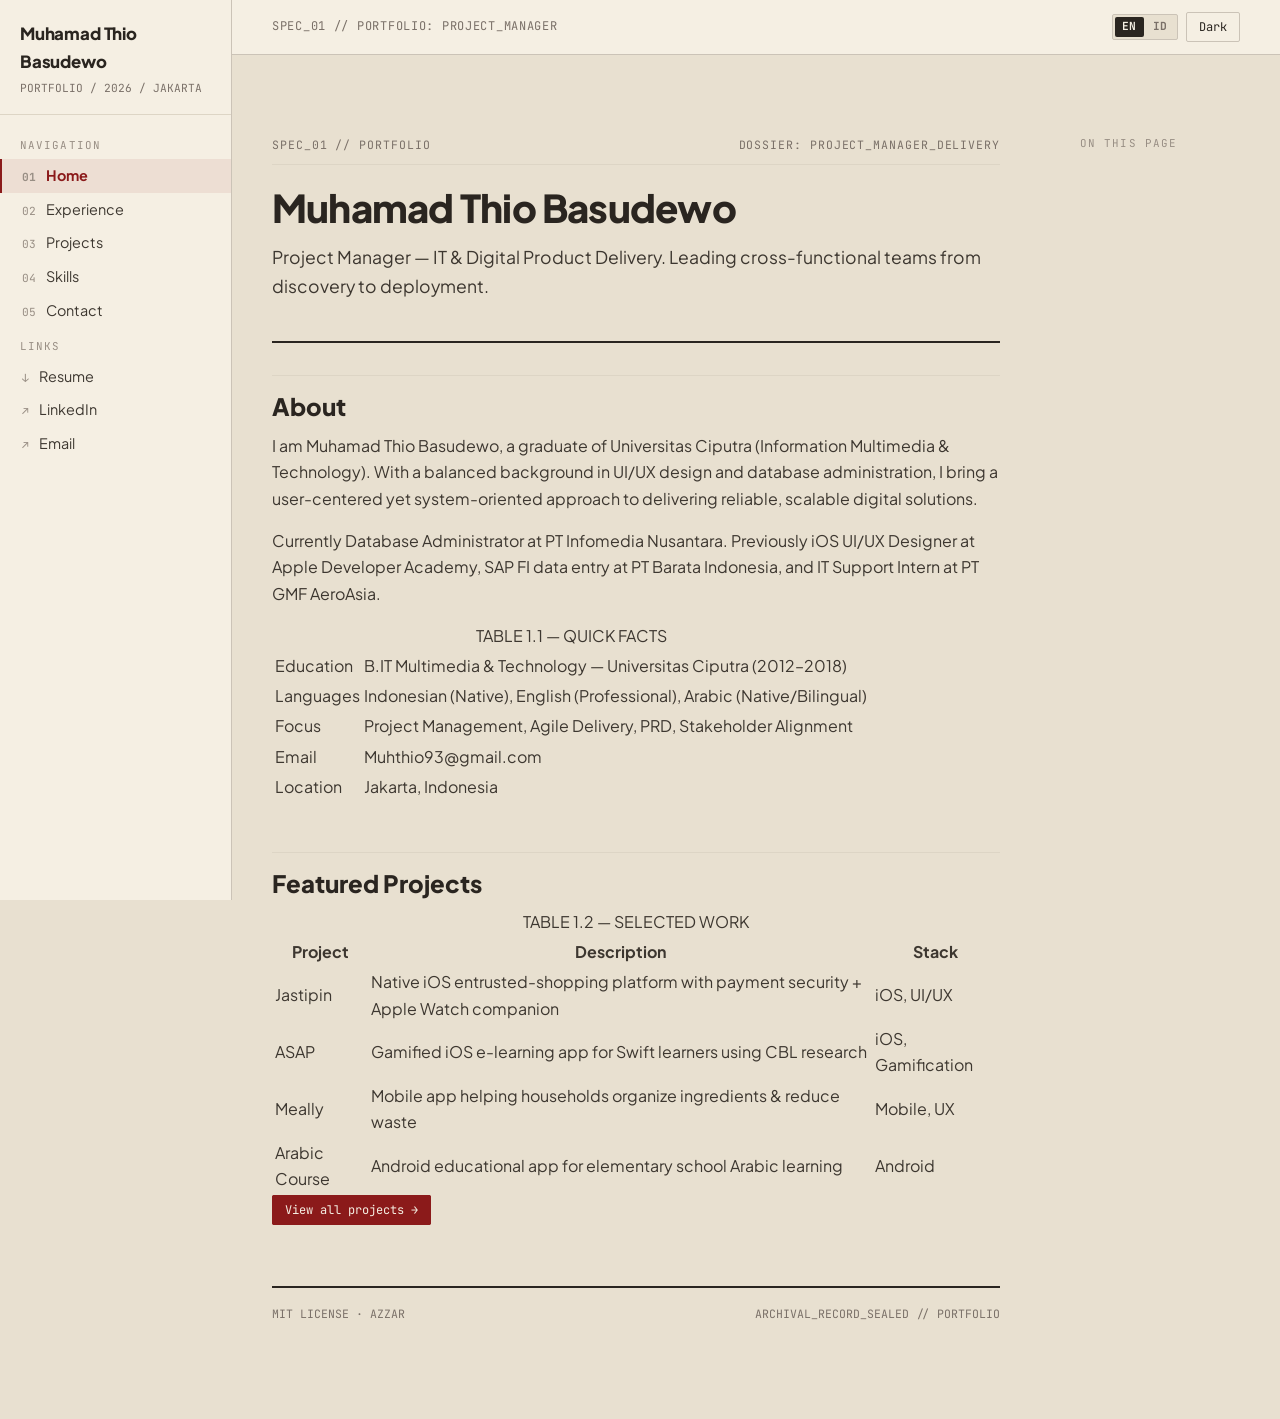
==== commit b4c529a2: "Adopt HeLa AZZARARCHIVAL (swiss-archival) style from hela.my.id" ====
--- a/index.html
+++ b/index.html
@@ -3,106 +3,92 @@
 <head>
 <meta charset="UTF-8">
 <meta name="viewport" content="width=device-width, initial-scale=1.0">
-<title>Muhamad Thio Basudewo — Project Manager</title>
-<meta name="description" content="Portfolio of Muhamad Thio Basudewo, Project Manager focused on IT and digital product delivery.">
+<title>Muhamad Thio Basudewo — Portfolio</title>
 <link rel="preconnect" href="https://fonts.googleapis.com">
 <link rel="preconnect" href="https://fonts.gstatic.com" crossorigin>
-<link href="https://fonts.googleapis.com/css2?family=Inter:wght@300;400;500;600;700;800;900&family=IBM+Plex+Mono:wght@400;500;600&display=swap" rel="stylesheet">
+<link href="https://fonts.googleapis.com/css2?family=Plus+Jakarta+Sans:wght@400;500;700;800&family=JetBrains+Mono:wght@400;500;700&display=swap" rel="stylesheet">
 <link rel="stylesheet" href="css/styles.css">
 </head>
 <body class="lang-en">
-<nav class="top">
-  <div class="container bar">
-    <a class="brand" href="index.html">MTB</a>
-    <div class="navlinks" id="navlinks">
-      <a href="index.html"><span class="en">Home</span><span class="id">Beranda</span></a>
-      <a href="experience.html"><span class="en">Experience</span><span class="id">Pengalaman</span></a>
-      <a href="projects.html"><span class="en">Projects</span><span class="id">Proyek</span></a>
-      <a href="skills.html"><span class="en">Skills</span><span class="id">Keahlian</span></a>
-      <a href="contact.html"><span class="en">Contact</span><span class="id">Kontak</span></a>
-      <div class="lang-switch">
-        <button data-lang="en">EN</button>
-        <button data-lang="id">ID</button>
-      </div>
-      <button class="toggle" id="themeBtn">&#9776; Theme</button>
+<div class="doc-shell">
+  <aside class="doc-sidebar" aria-label="Sections">
+    <div class="doc-brand">
+      <a href="index.html" class="doc-brand-title">Muhamad Thio Basudewo</a>
+      <div class="doc-brand-meta">PORTFOLIO / 2026 / JAKARTA</div>
     </div>
-    <button class="menu-btn" id="menuBtn" aria-label="Toggle menu">&#9776;</button>
-  </div>
-</nav>
-
-<main id="top">
-  <section class="hero">
-    <div class="container hero-grid">
-      <div>
-        <div class="label" style="margin-bottom: var(--space-6);">
-          <span class="en">Portfolio / 2026 / Jakarta</span><span class="id">Portofolio / 2026 / Jakarta</span>
+    <nav aria-label="Sections">
+      <div class="doc-nav-section">NAVIGATION</div>
+      <ol class="doc-nav">
+        <li><a href="index.html" aria-current="page"><span class="doc-nav-num">01</span> <span class="en">Home</span><span class="id">Beranda</span></a></li>
+        <li><a href="experience.html"><span class="doc-nav-num">02</span> <span class="en">Experience</span><span class="id">Pengalaman</span></a></li>
+        <li><a href="projects.html"><span class="doc-nav-num">03</span> <span class="en">Projects</span><span class="id">Proyek</span></a></li>
+        <li><a href="skills.html"><span class="doc-nav-num">04</span> <span class="en">Skills</span><span class="id">Keahlian</span></a></li>
+        <li><a href="contact.html"><span class="doc-nav-num">05</span> <span class="en">Contact</span><span class="id">Kontak</span></a></li>
+      </ol>
+      <div class="doc-nav-section">LINKS</div>
+      <ol class="doc-nav">
+        <li><a href="assets/resume.pdf" download><span class="doc-nav-num">↓</span> <span class="en">Resume</span><span class="id">Resume</span></a></li>
+        <li><a href="https://www.linkedin.com/in/muhamad-thio-basudewo-56740817b/" target="_blank" rel="noopener"><span class="doc-nav-num">↗</span> LinkedIn</a></li>
+        <li><a href="mailto:Muhthio93@gmail.com"><span class="doc-nav-num">↗</span> Email</a></li>
+      </ol>
+    </nav>
+    <button class="menu-btn" id="menuBtn" style="margin: 12px 20px;" aria-label="Toggle menu">&#9776;</button>
+  </aside>
+  <div class="doc-main">
+    <div class="doc-topbar">
+      <span class="doc-topbar-title">SPEC_01 // PORTFOLIO: PROJECT_MANAGER</span>
+      <div class="topbar-actions">
+        <div class="lang-switcher" aria-label="Language switcher">
+          <a class="lang-btn active" href="#" data-lang="en" title="English">EN</a>
+          <a class="lang-btn" href="#" data-lang="id" title="Bahasa Indonesia">ID</a>
         </div>
-        <h1>Muhamad<br>Thio<br>Basudewo</h1>
-        <p class="lead" style="margin-top: var(--space-6);">
-          <span class="en">Project Manager — IT & Digital Product Delivery. Leading cross-functional teams from discovery to deployment.</span>
-          <span class="id">Manajer Proyek — Pengiriman Produk Digital & IT. Memimpin tim lintas fungsi dari discovery hingga deployment.</span>
-        </p>
-        <div class="hero-actions">
-          <a class="btn primary" href="projects.html"><span class="en">View Work</span><span class="id">Lihat Karya</span></a>
-          <a class="btn" href="assets/resume.pdf" download><span class="en">Resume PDF</span><span class="id">Resume PDF</span></a>
-          <a class="btn" href="contact.html"><span class="en">Contact</span><span class="id">Kontak</span></a>
-        </div>
-      </div>
-      <div class="hero-meta-block">
-        <div><span><span class="en">Role</span><span class="id">Peran</span></span><span>Project Manager</span></div>
-        <div><span><span class="en">Current</span><span class="id">Saat ini</span></span><span>PT Infomedia Nusantara</span></div>
-        <div><span><span class="en">Location</span><span class="id">Lokasi</span></span><span>Jakarta, ID</span></div>
-        <div><span><span class="en">Experience</span><span class="id">Pengalaman</span></span><span>8+ yrs</span></div>
-        <div><span><span class="en">Languages</span><span class="id">Bahasa</span></span><span>EN / ID / AR</span></div>
-        <div><span>Email</span><span>Muhthio93@gmail.com</span></div>
-        <div><span>LinkedIn</span><span><a href="https://www.linkedin.com/in/muhamad-thio-basudewo-56740817b/" target="_blank" rel="noopener">/in/muhamad-thio-basudewo</a></span></div>
+        <button class="btn" id="themeBtn">Theme</button>
       </div>
     </div>
-  </section>
+    <main id="main-content" class="doc-content">
+      <header class="specimen-plate">
+        <div class="specimen-ref"><span>SPEC_01 // PORTFOLIO</span><span>DOSSIER: PROJECT_MANAGER_DELIVERY</span></div>
+        <h1 class="doc-title">Muhamad Thio Basudewo</h1>
+        <p class="doc-lead"><span class="en">Project Manager — IT & Digital Product Delivery. Leading cross-functional teams from discovery to deployment.</span><span class="id">Manajer Proyek — Pengiriman Produk Digital & IT. Memimpin tim lintas fungsi dari discovery hingga deployment.</span></p>
+      </header>
 
-  <section id="about">
-    <div class="container">
-      <div class="section-head">
-        <div>
-          <div class="section-num">01</div>
-          <div class="label" style="margin-top: var(--space-2);"><span class="en">About</span><span class="id">Tentang</span></div>
-        </div>
-        <div>
-          <h2 class="section-title"><span class="en">Bridging design, technology, and delivery.</span><span class="id">Menjembatani desain, teknologi, dan pengiriman.</span></h2>
-          <p class="section-desc">
-            <span class="en">I am Muhamad Thio Basudewo, a graduate of Universitas Ciputra (Information Multimedia & Technology). With a balanced background in UI/UX design and database administration, I bring a user-centered yet system-oriented approach to delivering reliable, scalable digital solutions.</span>
-            <span class="id">Saya Muhamad Thio Basudewo, lulusan Universitas Ciputra (Information Multimedia & Technology). Dengan latar belakang seimbang di desain UI/UX dan administrasi database, saya membawa pendekatan yang berpusat pada pengguna namun berorientasi sistem untuk menghadirkan solusi digital yang andal dan skalabel.</span>
-          </p>
-        </div>
+      <h2 id="about"><span class="en">About</span><span class="id">Tentang</span></h2>
+      <p><span class="en">I am Muhamad Thio Basudewo, a graduate of Universitas Ciputra (Information Multimedia & Technology). With a balanced background in UI/UX design and database administration, I bring a user-centered yet system-oriented approach to delivering reliable, scalable digital solutions.</span><span class="id">Saya Muhamad Thio Basudewo, lulusan Universitas Ciputra (Information Multimedia & Technology). Dengan latar belakang seimbang di desain UI/UX dan administrasi database, saya membawa pendekatan yang berpusat pada pengguna namun berorientasi sistem untuk menghadirkan solusi digital yang andal dan skalabel.</span></p>
+      <p><span class="en">Currently Database Administrator at PT Infomedia Nusantara. Previously iOS UI/UX Designer at Apple Developer Academy, SAP FI data entry at PT Barata Indonesia, and IT Support Intern at PT GMF AeroAsia.</span><span class="id">Saat ini Database Administrator di PT Infomedia Nusantara. Sebelumnya Desainer UI/UX iOS di Apple Developer Academy, entri data SAP FI di PT Barata Indonesia, dan Intern IT Support di PT GMF AeroAsia.</span></p>
+
+      <div class="doc-table-wrap">
+        <table class="doc-table">
+          <caption>TABLE 1.1 — QUICK FACTS</caption>
+          <tbody>
+            <tr><td><span class="en">Education</span><span class="id">Pendidikan</span></td><td>B.IT Multimedia & Technology — Universitas Ciputra (2012–2018)</td></tr>
+            <tr><td><span class="en">Languages</span><span class="id">Bahasa</span></td><td>Indonesian (Native), English (Professional), Arabic (Native/Bilingual)</td></tr>
+            <tr><td><span class="en">Focus</span><span class="id">Fokus</span></td><td>Project Management, Agile Delivery, PRD, Stakeholder Alignment</td></tr>
+            <tr><td>Email</td><td>Muhthio93@gmail.com</td></tr>
+            <tr><td><span class="en">Location</span><span class="id">Lokasi</span></td><td>Jakarta, Indonesia</td></tr>
+          </tbody>
+        </table>
       </div>
-      <div class="grid-12">
-        <div class="col-6">
-          <p style="color: var(--ink-soft); font-size: var(--fs-md);">
-            <span class="en">Currently Database Administrator at PT Infomedia Nusantara. Previously iOS UI/UX Designer at Apple Developer Academy, SAP FI data entry at PT Barata Indonesia, and IT Support Intern at PT GMF AeroAsia.</span>
-            <span class="id">Saat ini Database Administrator di PT Infomedia Nusantara. Sebelumnya Desainer UI/UX iOS di Apple Developer Academy, entri data SAP FI di PT Barata Indonesia, dan Intern IT Support di PT GMF AeroAsia.</span>
-          </p>
-        </div>
-        <div class="col-6">
-          <div class="skill-group">
-            <h4><span class="en">Quick Facts</span><span class="id">Fakta Singkat</span></h4>
-            <ul>
-              <li><span class="en">Education: B.IT Multimedia & Technology — Universitas Ciputra (2012–2018)</span><span class="id">Pendidikan: S1 Information Multimedia & Technology — Universitas Ciputra (2012–2018)</span></li>
-              <li><span class="en">Languages: Indonesian (Native), English (Professional), Arabic (Native/Bilingual)</span><span class="id">Bahasa: Indonesia (Native), Inggris (Profesional), Arab (Native/Bilingual)</span></li>
-              <li><span class="en">Focus: Project Management, Agile Delivery, PRD, Stakeholder Alignment</span><span class="id">Fokus: Manajemen Proyek, Pengiriman Agile, PRD, Penyelarasan Stakeholder</span></li>
-            </ul>
-          </div>
-        </div>
+
+      <h2 id="featured"><span class="en">Featured Projects</span><span class="id">Proyek Unggulan</span></h2>
+      <div class="doc-table-wrap">
+        <table class="doc-table">
+          <caption>TABLE 1.2 — SELECTED WORK</caption>
+          <thead><tr><th scope="col">Project</th><th scope="col"><span class="en">Description</span><span class="id">Deskripsi</span></th><th scope="col">Stack</th></tr></thead>
+          <tbody>
+            <tr><td>Jastipin</td><td><span class="en">Native iOS entrusted-shopping platform with payment security + Apple Watch companion</span><span class="id">Platform titip beli iOS native dengan keamanan pembayaran + pendamping Apple Watch</span></td><td>iOS, UI/UX</td></tr>
+            <tr><td>ASAP</td><td><span class="en">Gamified iOS e-learning app for Swift learners using CBL research</span><span class="id">Aplikasi e-learning iOS gamifikasi untuk pembelajar Swift dengan riset CBL</span></td><td>iOS, Gamification</td></tr>
+            <tr><td>Meally</td><td><span class="en">Mobile app helping households organize ingredients & reduce waste</span><span class="id">Aplikasi mobile membantu rumah tangga mengorganisasi bahan & kurangi limbah</span></td><td>Mobile, UX</td></tr>
+            <tr><td>Arabic Course</td><td><span class="en">Android educational app for elementary school Arabic learning</span><span class="id">Aplikasi edukasi Android untuk pembelajaran Arab sekolah dasar</span></td><td>Android</td></tr>
+          </tbody>
+        </table>
       </div>
-    </div>
-  </section>
-</main>
+      <p><a class="btn btn-primary" href="projects.html"><span class="en">View all projects →</span><span class="id">Lihat semua proyek →</span></a></p>
 
-<footer>
-  <div class="container">
-    <span>© 2026 Muhamad Thio Basudewo</span>
-    <span><span class="en">Swiss Archival — Portfolio</span><span class="id">Swiss Archival — Portofolio</span></span>
+      <footer class="doc-footer"><span>MIT LICENSE · AZZAR</span><span>ARCHIVAL_RECORD_SEALED // PORTFOLIO</span></footer>
+    </main>
+    <nav class="doc-toc" aria-label="On this page"><div class="doc-toc-title">ON THIS PAGE</div><ol id="tocList"></ol></nav>
   </div>
-</footer>
+</div>
 
 <script src="js/main.js"></script>
 </body>
--- a/css/styles.css
+++ b/css/styles.css
@@ -1,236 +1,149 @@
-/* ============================================
-   Swiss Archival Design System
-   ============================================ */
+/* ==========================================================================
+   HeLa MCP Ecosystem — Documentation System
+   Scheme: Swiss-Archival (International Typographic Style × Museum Archive)
+   Adapted for portfolio
+   ========================================================================== */
+
 :root {
-  --paper: #f4f1ea;
-  --paper-2: #ebe6da;
-  --ink: #121212;
-  --ink-soft: #3a3a3a;
-  --ink-muted: #6b6b6b;
-  --rule: #121212;
-  --rule-soft: #c9c4b8;
-  --accent: #c1121f;
-  --accent-ink: #ffffff;
-
-  --font-sans: "Inter", "Helvetica Neue", Helvetica, Arial, sans-serif;
-  --font-mono: "IBM Plex Mono", "Courier New", monospace;
-
-  --fs-xs: 11px;
-  --fs-sm: 13px;
-  --fs-base: 15px;
-  --fs-md: 17px;
-  --fs-lg: 22px;
-  --fs-xl: 32px;
-  --fs-2xl: 48px;
-  --fs-3xl: 72px;
-  --fs-4xl: 104px;
-
-  --space-1: 4px;
-  --space-2: 8px;
-  --space-3: 12px;
-  --space-4: 16px;
-  --space-5: 20px;
-  --space-6: 24px;
-  --space-8: 32px;
-  --space-10: 40px;
-  --space-12: 48px;
-  --space-16: 64px;
-  --space-20: 80px;
-  --space-24: 96px;
-
-  --radius: 0px;
-  --border: 1px solid var(--rule);
-  --border-soft: 1px solid var(--rule-soft);
+  --paper: oklch(0.9087 0.0231 84.59);
+  --paper-raised: oklch(0.9535 0.0172 84.59);
+  --paper-sunken: oklch(0.8899 0.0257 86.88);
+  --ink: oklch(0.2682 0.0118 67.29);
+  --ink-body: oklch(0.3407 0.0146 71.58);
+  --ink-meta: oklch(0.5519 0.0175 61.13);
+  --ink-faint: oklch(0.6525 0.0189 67.49);
+  --rule: oklch(0.8751 0.0233 84.59);
+  --rule-strong: oklch(0.8203 0.0188 78.22);
+  --accent: oklch(0.4158 0.1484 26.59);
+  --accent-deep: oklch(0.3450 0.1226 26.53);
+  --accent-wash: oklch(0.4158 0.1484 26.59 / 0.08);
+  --indigo: oklch(0.3919 0.0612 248.86);
+  --indigo-wash: oklch(0.3919 0.0612 248.86 / 0.08);
+  --forest: oklch(0.4798 0.0933 143.95);
+  --forest-wash: oklch(0.4798 0.0933 143.95 / 0.10);
+  --code-bg: oklch(0.2256 0.0085 59.21);
+  --code-surface: oklch(0.1940 0.0063 55.99);
+  --code-fg: oklch(0.9352 0.0185 86.15);
+  --code-line: oklch(1.0000 0.0000 89.88 / 0.08);
+  --shadow-card: oklch(0.2682 0.0118 67.29 / 0.12);
+  --shadow-soft: oklch(0.2682 0.0118 67.29 / 0.04);
+  --font-display: 'Plus Jakarta Sans', -apple-system, 'Segoe UI', Helvetica, Arial, sans-serif;
+  --font-body: 'Plus Jakarta Sans', -apple-system, 'Segoe UI', Helvetica, Arial, sans-serif;
+  --font-mono: 'JetBrains Mono', ui-monospace, Menlo, Consolas, monospace;
+  --ease-out: cubic-bezier(0.16, 1, 0.3, 1);
+  --ease-in: cubic-bezier(0.7, 0, 0.84, 0);
+  --radius-sm: 2px;
+  --radius-md: 4px;
+  --radius-lg: 6px;
+  --sidebar-w: 232px;
+  --content-w: 76ch;
 }
 
-[data-theme="dark"] {
-  --paper: #0e0e0e;
-  --paper-2: #161616;
-  --ink: #f4f1ea;
-  --ink-soft: #d4d0c4;
-  --ink-muted: #8a8678;
-  --rule: #f4f1ea;
-  --rule-soft: #333333;
-  --accent: #ff4d4d;
-  --accent-ink: #0e0e0e;
+/* ---------- Base ---------- */
+*, *::before, *::after { box-sizing: border-box; }
+html { scroll-behavior: smooth; background-color: var(--paper); overflow-x: clip; }
+body { margin: 0; padding: 0; background-color: var(--paper); color: var(--ink-body); font-family: var(--font-body); font-size: 1rem; line-height: 1.65; -webkit-font-smoothing: antialiased; overflow-x: clip; }
+h1,h2,h3,h4,h5,h6 { font-family: var(--font-display); color: var(--ink); line-height: 1.2; overflow-wrap: anywhere; }
+a { color: var(--accent); }
+:focus-visible { outline: 2px solid var(--accent); outline-offset: 2px; }
+code,pre,kbd { font-family: var(--font-mono); }
+::selection { background: var(--accent); color: var(--paper-raised); }
+
+/* ---------- Shell ---------- */
+.doc-shell { display: grid; grid-template-columns: var(--sidebar-w) minmax(0, 1fr); min-height: 100vh; }
+.doc-sidebar { position: sticky; top: 0; height: 100vh; overflow-y: auto; border-right: 1px solid var(--rule-strong); background: var(--paper-raised); padding: 20px 0 32px; font-size: 0.9rem; }
+.doc-brand { padding: 0 20px 16px; border-bottom: 1px solid var(--rule); margin-bottom: 12px; }
+.doc-brand-title { font-family: var(--font-display); font-weight: 800; font-size: 1.05rem; color: var(--ink); text-decoration: none; letter-spacing: -0.01em; }
+.doc-brand-meta { font-family: var(--font-mono); font-size: 0.7rem; color: var(--ink-meta); margin-top: 4px; }
+.doc-nav-section { padding: 10px 20px 4px; font-family: var(--font-mono); font-size: 0.68rem; letter-spacing: 0.1em; color: var(--ink-faint); }
+.doc-nav { list-style: none; margin: 0; padding: 0; }
+.doc-nav a { display: flex; gap: 10px; align-items: baseline; padding: 5px 20px; color: var(--ink-body); text-decoration: none; border-left: 2px solid transparent; transition: color 0.15s var(--ease-out), border-color 0.15s var(--ease-out), background-color 0.15s var(--ease-out); }
+.doc-nav a:hover { color: var(--accent); }
+.doc-nav a[aria-current="page"] { color: var(--accent); border-left-color: var(--accent); background: var(--accent-wash); font-weight: 700; }
+.doc-nav-num { font-family: var(--font-mono); font-size: 0.7rem; color: var(--ink-faint); }
+.doc-main { min-width: 0; padding: 0 0 96px; display: grid; grid-template-columns: minmax(0, 1fr) 200px; gap: 40px; align-items: start; }
+.doc-content { max-width: var(--content-w); width: 100%; margin: 0 auto; padding: 40px 40px 0; }
+.doc-toc { position: sticky; top: 76px; max-height: calc(100vh - 100px); overflow-y: auto; padding: 40px 32px 0 0; font-size: 0.8rem; }
+.doc-toc-title { font-family: var(--font-mono); font-size: 0.68rem; letter-spacing: 0.1em; color: var(--ink-faint); margin-bottom: 8px; }
+.doc-toc ol { list-style: none; margin: 0; padding: 0 0 0 12px; border-left: 1px solid var(--rule-strong); }
+.doc-toc li { margin-bottom: 6px; }
+.doc-toc a { color: var(--ink-meta); text-decoration: none; transition: color 0.15s var(--ease-out); }
+.doc-toc a:hover { color: var(--accent); }
+
+/* ---------- Specimen plate ---------- */
+.specimen-plate { border-bottom: 2px solid var(--ink); padding-bottom: 24px; margin-bottom: 32px; }
+.specimen-ref { display: flex; justify-content: space-between; gap: 16px; font-family: var(--font-mono); font-size: 0.72rem; letter-spacing: 0.08em; color: var(--ink-meta); border-bottom: 1px solid var(--rule); padding-bottom: 10px; margin-bottom: 20px; }
+.doc-title { font-size: 2.4rem; font-weight: 800; letter-spacing: -0.02em; margin: 0 0 12px; }
+.doc-lead { font-size: 1.1rem; color: var(--ink-body); margin: 0; max-width: 62ch; }
+
+/* ---------- Prose ---------- */
+.doc-content h2 { font-size: 1.5rem; font-weight: 800; margin: 48px 0 12px; padding-top: 16px; border-top: 1px solid var(--rule); }
+.doc-content h2:first-of-type { margin-top: 8px; }
+.doc-content h3 { font-size: 1.15rem; font-weight: 700; margin: 32px 0 8px; }
+.doc-content p { margin: 0 0 16px; }
+.doc-content ul, .doc-content ol { margin: 0 0 16px; padding-left: 24px; }
+.doc-content li { margin-bottom: 6px; }
+.doc-content li::marker { color: var(--accent); }
+
+/* ---------- Top bar ---------- */
+.doc-topbar { grid-column: 1 / -1; position: sticky; top: 0; z-index: 20; display: flex; align-items: center; justify-content: space-between; gap: 12px; padding: 12px 40px; background: var(--paper-raised); border-bottom: 1px solid var(--rule-strong); }
+.doc-topbar-title { font-family: var(--font-mono); font-size: 0.75rem; letter-spacing: 0.06em; color: var(--ink-meta); }
+.topbar-actions { display: flex; gap: 8px; align-items: center; }
+.btn { font-family: var(--font-mono); font-size: 0.75rem; padding: 6px 12px; border: 1px solid var(--rule-strong); border-radius: var(--radius-sm); background: transparent; color: var(--ink); text-decoration: none; cursor: pointer; transition: border-color 0.15s var(--ease-out), background-color 0.15s var(--ease-out); }
+.btn:hover { border-color: var(--accent); color: var(--accent); }
+.btn-primary { background: var(--accent); border-color: var(--accent); color: var(--paper-raised); }
+.btn-primary:hover { background: var(--accent-deep); border-color: var(--accent-deep); color: var(--paper-raised); }
+
+/* ---------- Server cards ---------- */
+.server-card { border: 1px solid var(--rule-strong); border-radius: var(--radius-md); background: var(--paper-raised); margin: 0 0 20px; overflow: hidden; }
+.server-card-header { display: flex; justify-content: space-between; align-items: baseline; gap: 12px; padding: 14px 18px; border-bottom: 1px solid var(--rule); }
+.server-card-header h3 { margin: 0; font-size: 1.1rem; }
+.server-card-id { font-family: var(--font-mono); font-size: 0.75rem; color: var(--ink-meta); }
+.server-card-body { padding: 14px 18px; font-size: 0.92rem; }
+.server-card-body p { margin: 0 0 10px; }
+.badge { display: inline-block; font-family: var(--font-mono); font-size: 0.68rem; letter-spacing: 0.06em; padding: 2px 8px; border-radius: var(--radius-sm); border: 1px solid var(--rule-strong); color: var(--ink-meta); white-space: nowrap; }
+.badge-core { color: var(--forest); border-color: var(--forest); }
+.badge-special { color: var(--indigo); border-color: var(--indigo); }
+
+/* ---------- Lang switcher ---------- */
+.lang-switcher { display: inline-flex; align-items: center; background: var(--paper); border: 1px solid var(--rule-strong); border-radius: var(--radius-sm); padding: 2px; gap: 2px; }
+.lang-btn { font-family: var(--font-mono); font-size: 0.7rem; font-weight: 700; letter-spacing: 0.05em; padding: 3px 7px; border: none; background: transparent; color: var(--ink-meta); cursor: pointer; border-radius: 2px; transition: all 0.15s var(--ease-out); text-decoration: none; display: inline-block; line-height: 1.2; }
+.lang-btn:hover { color: var(--ink); }
+.lang-btn.active { background: var(--ink); color: var(--paper-raised); }
+
+/* ---------- Figure plates ---------- */
+.figure-plate { margin: 28px 0 28px; border: 1px solid var(--rule-strong); border-radius: var(--radius-md); background: var(--paper-raised); overflow: hidden; box-shadow: 0 2px 8px var(--shadow-soft); max-width: 860px; margin-left: auto; margin-right: auto; }
+.figure-mat { background: var(--ink); padding: 22px; }
+.figure-mat img { display: block; width: 100%; height: auto; border-radius: var(--radius-sm); outline: 1px solid var(--code-line); outline-offset: 6px; }
+.figure-caption { display: flex; justify-content: space-between; gap: 12px; flex-wrap: wrap; padding: 12px 16px; border-top: 1px solid var(--rule-strong); font-family: var(--font-mono); font-size: 0.72rem; color: var(--ink-meta); }
+.figure-caption strong { color: var(--accent); letter-spacing: 0.08em; }
+
+/* ---------- Footer ---------- */
+.doc-footer { border-top: 2px solid var(--ink); margin-top: 64px; padding-top: 16px; font-family: var(--font-mono); font-size: 0.72rem; color: var(--ink-meta); display: flex; justify-content: space-between; gap: 12px; flex-wrap: wrap; }
+
+/* ---------- Responsive ---------- */
+@media (max-width: 900px) {
+  .doc-main { grid-template-columns: minmax(0, 1fr); }
+  .doc-toc { display: none; }
+  .doc-shell { grid-template-columns: minmax(0, 1fr); }
+  .doc-sidebar { position: static; height: auto; border-right: none; border-bottom: 1px solid var(--rule-strong); padding-bottom: 12px; }
+  .doc-content { padding: 28px 20px 0; }
+  .doc-topbar { padding: 12px 20px; }
+  .doc-title { font-size: 1.8rem; }
+}
+@media (prefers-reduced-motion: reduce) {
+  html { scroll-behavior: auto; }
+  *, *::before, *::after { animation-duration: 0.01ms !important; transition-duration: 0.01ms !important; }
 }
 
-/* Reset */
-*, *::before, *::after { box-sizing: border-box; margin: 0; padding: 0; }
-html { scroll-behavior: smooth; }
-body {
-  font-family: var(--font-sans);
-  font-size: var(--fs-base);
-  line-height: 1.5;
-  background: var(--paper);
-  color: var(--ink);
-  -webkit-font-smoothing: antialiased;
-  font-feature-settings: "ss01" on, "cv11" on;
-}
-a { color: inherit; text-decoration: none; }
-img { max-width: 100%; display: block; }
-::selection { background: var(--accent); color: var(--accent-ink); }
-
-/* Grid system */
-.container { max-width: 1240px; margin: 0 auto; padding: 0 var(--space-6); }
-.grid-12 { display: grid; grid-template-columns: repeat(12, 1fr); gap: var(--space-4); }
-.col-1 { grid-column: span 1; }
-.col-2 { grid-column: span 2; }
-.col-3 { grid-column: span 3; }
-.col-4 { grid-column: span 4; }
-.col-5 { grid-column: span 5; }
-.col-6 { grid-column: span 6; }
-.col-7 { grid-column: span 7; }
-.col-8 { grid-column: span 8; }
-.col-9 { grid-column: span 9; }
-.col-10 { grid-column: span 10; }
-.col-11 { grid-column: span 11; }
-.col-12 { grid-column: span 12; }
-
-/* Typography */
-.mono { font-family: var(--font-mono); font-size: var(--fs-xs); letter-spacing: 0.02em; text-transform: uppercase; }
-.label { font-family: var(--font-mono); font-size: var(--fs-xs); letter-spacing: 0.12em; text-transform: uppercase; color: var(--ink-muted); }
-h1, h2, h3, h4 { font-weight: 800; letter-spacing: -0.035em; line-height: 0.95; }
-h1 { font-size: var(--fs-4xl); }
-h2 { font-size: var(--fs-3xl); }
-h3 { font-size: var(--fs-xl); line-height: 1.1; }
-h4 { font-size: var(--fs-lg); }
-
-/* Nav */
-nav.top {
-  position: sticky; top: 0; z-index: 50;
-  background: var(--paper);
-  border-bottom: var(--border);
-}
-nav .bar { display: flex; align-items: center; justify-content: space-between; height: 60px; }
-.brand { font-weight: 900; font-size: var(--fs-md); letter-spacing: -0.02em; display: flex; align-items: center; gap: var(--space-2); }
-.brand::before { content: "■"; color: var(--accent); font-size: 10px; }
-.navlinks { display: flex; gap: var(--space-6); align-items: center; }
-.navlinks a { font-size: var(--fs-sm); font-weight: 500; position: relative; padding: var(--space-1) 0; }
-.navlinks a:hover { color: var(--accent); }
-.navlinks a::after { content: ""; position: absolute; left: 0; bottom: 0; width: 0; height: 1px; background: var(--accent); transition: width 200ms; }
-.navlinks a.active { color: var(--accent); }
-.navlinks a.active::after { width: 100%; background: var(--accent); }
-.toggle, .menu-btn, .lang-switch button {
-  font-family: var(--font-mono); font-size: var(--fs-xs); letter-spacing: 0.1em; text-transform: uppercase;
-  border: var(--border); background: transparent; color: var(--ink); cursor: pointer; padding: var(--space-2) var(--space-3);
-  transition: all 150ms;
-}
-.toggle:hover, .menu-btn:hover, .lang-switch button:hover { background: var(--ink); color: var(--paper); }
-.lang-switch { display: inline-flex; border: var(--border); }
-.lang-switch button { border: none; border-right: var(--border); }
-.lang-switch button:last-child { border-right: none; }
-.lang-switch button.active { background: var(--ink); color: var(--paper); }
-.menu-btn { display: none; width: 40px; height: 40px; padding: 0; font-size: 16px; }
-
-/* Hero */
-.hero { padding: var(--space-24) 0 var(--space-16); border-bottom: var(--border); position: relative; }
-.hero-grid { display: grid; grid-template-columns: 1fr 1fr; gap: var(--space-8); align-items: end; }
-.hero-meta-block { font-family: var(--font-mono); font-size: var(--fs-xs); line-height: 1.8; color: var(--ink-muted); }
-.hero-meta-block div { display: flex; justify-content: space-between; border-bottom: var(--border-soft); padding: var(--space-2) 0; }
-.hero-meta-block div span:first-child { color: var(--ink); }
-.hero h1 { font-size: var(--fs-4xl); line-height: 0.88; margin-bottom: var(--space-6); }
-.hero .lead { font-size: var(--fs-md); max-width: 480px; color: var(--ink-soft); }
-.hero-actions { display: flex; gap: var(--space-3); margin-top: var(--space-8); flex-wrap: wrap; }
-.btn {
-  display: inline-flex; align-items: center; gap: var(--space-2);
-  padding: var(--space-3) var(--space-5); border: var(--border); background: transparent; color: var(--ink);
-  font-family: var(--font-mono); font-size: var(--fs-xs); letter-spacing: 0.1em; text-transform: uppercase; font-weight: 600;
-  cursor: pointer; transition: all 150ms;
-}
-.btn:hover { background: var(--ink); color: var(--paper); }
-.btn.primary { background: var(--ink); color: var(--paper); }
-.btn.primary:hover { background: var(--accent); border-color: var(--accent); }
-
-/* Section */
-section { padding: var(--space-20) 0; border-bottom: var(--border-soft); }
-.section-head { display: grid; grid-template-columns: 3fr 9fr; gap: var(--space-6); margin-bottom: var(--space-12); align-items: baseline; }
-.section-num { font-family: var(--font-mono); font-size: var(--fs-xs); color: var(--accent); letter-spacing: 0.1em; }
-.section-title { font-size: var(--fs-2xl); font-weight: 800; letter-spacing: -0.03em; line-height: 0.95; }
-.section-desc { color: var(--ink-muted); font-size: var(--fs-md); max-width: 600px; margin-top: var(--space-3); }
-
-/* Timeline */
-.timeline { border-left: var(--border); padding-left: var(--space-6); }
-.tl-item { margin-bottom: var(--space-10); position: relative; }
-.tl-item::before { content: ""; position: absolute; left: -7px; top: 6px; width: 12px; height: 12px; background: var(--paper); border: var(--border); }
-.tl-item.active::before { background: var(--accent); border-color: var(--accent); }
-.tl-meta { font-family: var(--font-mono); font-size: var(--fs-xs); color: var(--ink-muted); display: flex; gap: var(--space-4); margin-bottom: var(--space-2); flex-wrap: wrap; }
-.tl-role { font-size: var(--fs-lg); font-weight: 700; margin-bottom: var(--space-1); }
-.tl-org { color: var(--ink-soft); font-size: var(--fs-sm); margin-bottom: var(--space-3); }
-.tl-item ul { list-style: none; padding: 0; }
-.tl-item li { padding: var(--space-1) 0; font-size: var(--fs-sm); color: var(--ink-soft); border-bottom: var(--border-soft); }
-.tl-item li:last-child { border-bottom: none; }
-.tl-item li::before { content: "—  "; color: var(--ink-muted); }
-
-/* Case studies */
-.case { border: var(--border); padding: var(--space-6); background: var(--paper); transition: all 150ms; position: relative; }
-.case:hover { background: var(--ink); color: var(--paper); }
-.case:hover .case-meta, .case:hover .case-block p, .case:hover .kpi .l { color: var(--paper-2); }
-.case:hover .case-block strong { color: var(--accent); }
-.case h3 { font-size: var(--fs-lg); margin-bottom: var(--space-2); }
-.case-meta { font-family: var(--font-mono); font-size: var(--fs-xs); color: var(--ink-muted); margin-bottom: var(--space-4); }
-.case-block { margin-top: var(--space-3); }
-.case-block strong { display: block; font-family: var(--font-mono); font-size: var(--fs-xs); letter-spacing: 0.12em; text-transform: uppercase; color: var(--accent); margin-bottom: var(--space-1); }
-.case-block p { font-size: var(--fs-sm); color: var(--ink-soft); margin: 0; }
-.kpi { display: flex; gap: var(--space-3); flex-wrap: wrap; margin-top: var(--space-4); padding-top: var(--space-3); border-top: var(--border-soft); }
-.kpi .k { font-family: var(--font-mono); font-size: var(--fs-xs); }
-.kpi .k .n { font-weight: 600; color: var(--ink); }
-.kpi .k .l { color: var(--ink-muted); }
-.case:hover .kpi .n { color: var(--paper); }
-
-/* Skills */
-.skill-group { border: var(--border); padding: var(--space-5); }
-.skill-group h4 { font-size: var(--fs-sm); margin-bottom: var(--space-3); font-family: var(--font-mono); text-transform: uppercase; letter-spacing: 0.1em; }
-.skill-group ul { list-style: none; padding: 0; }
-.skill-group li { font-size: var(--fs-sm); padding: var(--space-1) 0; border-bottom: var(--border-soft); color: var(--ink-soft); }
-.skill-group li:last-child { border-bottom: none; }
-
-/* Process */
-.process-grid { display: grid; grid-template-columns: repeat(5, 1fr); gap: 0; border: var(--border); }
-.process-step { padding: var(--space-5); border-right: var(--border); }
-.process-step:last-child { border-right: none; }
-.process-step .num { font-family: var(--font-mono); font-size: var(--fs-xs); color: var(--accent); margin-bottom: var(--space-3); }
-.process-step h4 { font-size: var(--fs-sm); margin-bottom: var(--space-2); text-transform: uppercase; letter-spacing: 0.05em; }
-.process-step p { font-size: var(--fs-xs); color: var(--ink-muted); line-height: 1.5; }
-
-/* Contact */
-.contact-grid { display: grid; grid-template-columns: 1fr 1fr; gap: var(--space-6); }
-.contact-list { list-style: none; padding: 0; }
-.contact-list li { display: flex; justify-content: space-between; padding: var(--space-3) 0; border-bottom: var(--border-soft); font-size: var(--fs-sm); }
-.contact-list li:last-child { border-bottom: none; }
-.contact-list .k { font-family: var(--font-mono); font-size: var(--fs-xs); color: var(--ink-muted); text-transform: uppercase; letter-spacing: 0.1em; }
-.contact-form input, .contact-form textarea {
-  width: 100%; padding: var(--space-3); border: var(--border); background: transparent; color: var(--ink);
-  font-family: var(--font-sans); font-size: var(--fs-sm); margin-bottom: var(--space-3);
-}
-.contact-form input:focus, .contact-form textarea:focus { outline: none; border-color: var(--accent); }
-
-/* Footer */
-footer { border-top: var(--border); padding: var(--space-8) 0; font-family: var(--font-mono); font-size: var(--fs-xs); color: var(--ink-muted); }
-footer .container { display: flex; justify-content: space-between; flex-wrap: wrap; gap: var(--space-3); }
-
-/* Lang visibility */
+/* ---------- Lang visibility ---------- */
 body.lang-id .en { display: none !important; }
 body.lang-en .id { display: none !important; }
 
-/* Mobile */
+/* ---------- Mobile nav ---------- */
 .menu-btn { display: none; }
 @media (max-width: 900px) {
-  .hero-grid { grid-template-columns: 1fr; }
-  .section-head { grid-template-columns: 1fr; gap: var(--space-3); }
-  .process-grid { grid-template-columns: 1fr; }
-  .process-step { border-right: none; border-bottom: var(--border); }
-  .process-step:last-child { border-bottom: none; }
-  .contact-grid { grid-template-columns: 1fr; }
-  .menu-btn { display: inline-flex !important; }
-  .navlinks { display: none !important; position: absolute; top: 60px; left: 0; right: 0; flex-direction: column; gap: var(--space-3); padding: var(--space-4) var(--space-6); background: var(--paper); border-bottom: var(--border); }
-  .navlinks.open { display: flex !important; }
-  h1 { font-size: var(--fs-3xl); }
-  h2 { font-size: var(--fs-2xl); }
+  .menu-btn { display: inline-flex !important; align-items: center; justify-content: center; width: 36px; height: 36px; border: 1px solid var(--rule-strong); background: transparent; color: var(--ink); cursor: pointer; font-family: var(--font-mono); font-size: 0.8rem; }
+  .doc-nav { display: none; }
+  .doc-nav.open { display: block; }
 }
-@media (max-width: 600px) {
-  .container { padding: 0 var(--space-4); }
-  .hero-actions { flex-direction: column; }
-  .btn { width: 100%; justify-content: center; }
-  .hero-meta-block { margin-top: var(--space-6); }
-}
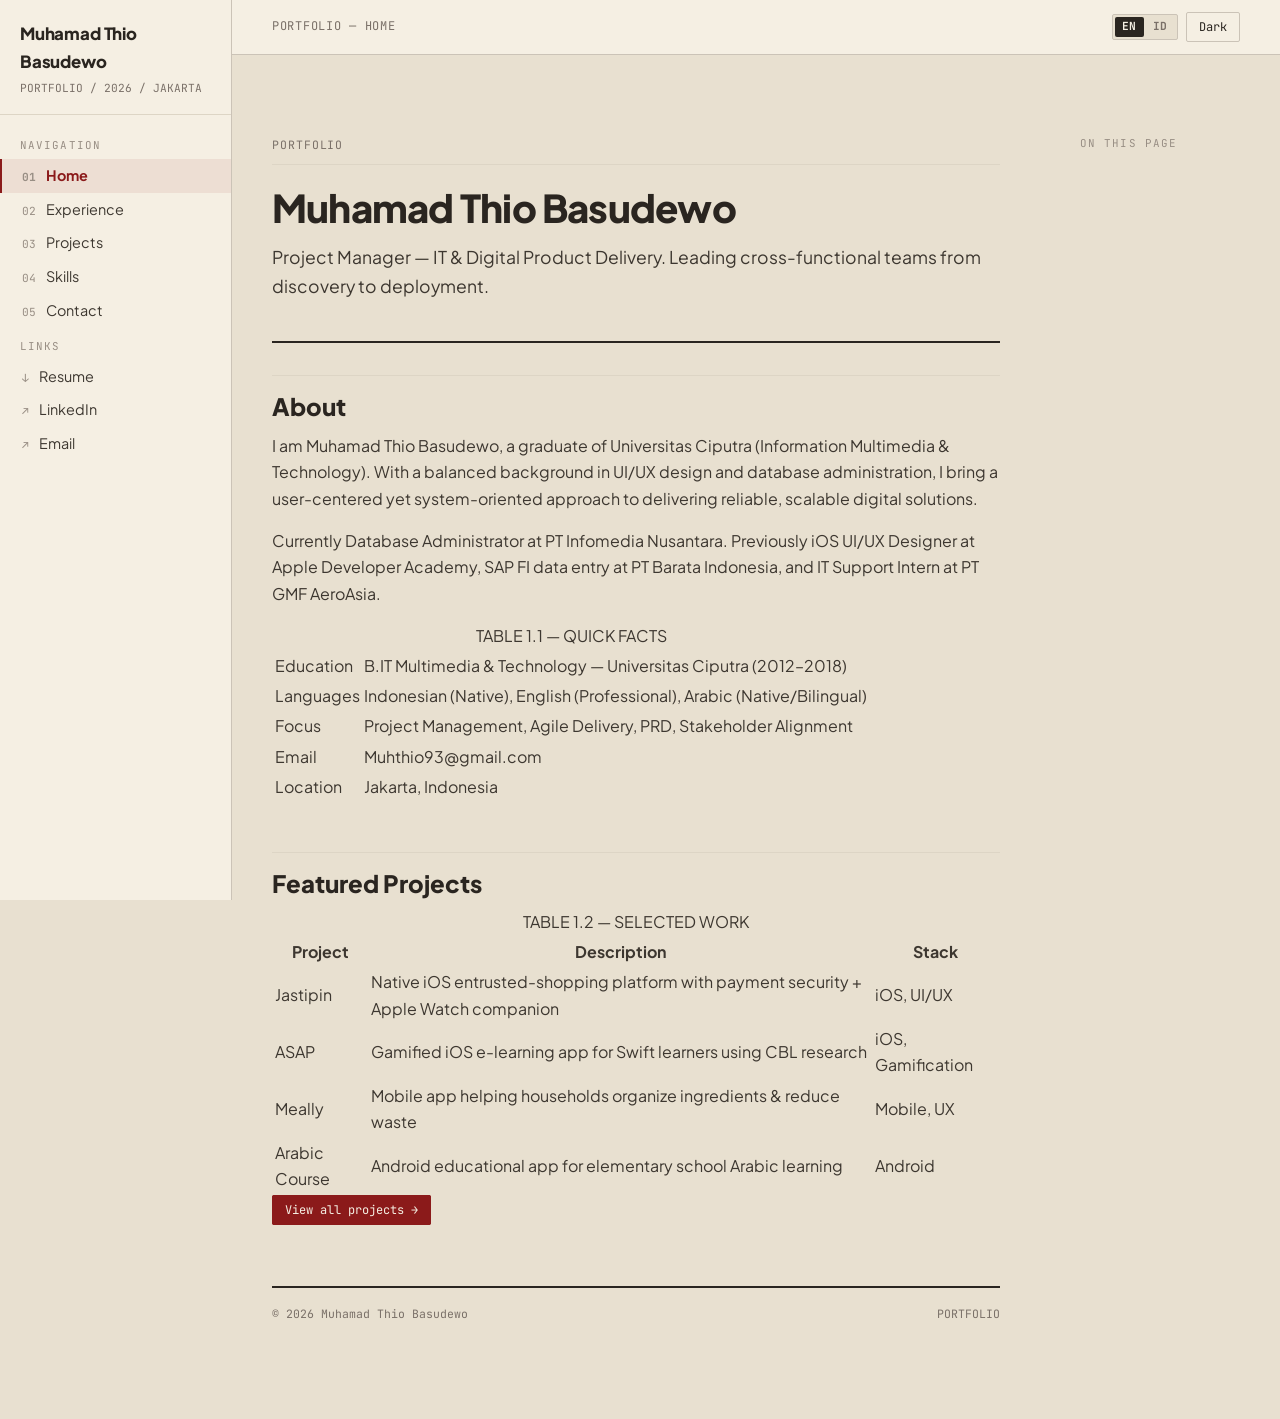
==== commit e8acbb80: "Remove Azzar/HeLa branding references from portfolio" ====
--- a/index.html
+++ b/index.html
@@ -36,7 +36,7 @@
   </aside>
   <div class="doc-main">
     <div class="doc-topbar">
-      <span class="doc-topbar-title">SPEC_01 // PORTFOLIO: PROJECT_MANAGER</span>
+      <span class="doc-topbar-title">PORTFOLIO — HOME</span>
       <div class="topbar-actions">
         <div class="lang-switcher" aria-label="Language switcher">
           <a class="lang-btn active" href="#" data-lang="en" title="English">EN</a>
@@ -47,7 +47,7 @@
     </div>
     <main id="main-content" class="doc-content">
       <header class="specimen-plate">
-        <div class="specimen-ref"><span>SPEC_01 // PORTFOLIO</span><span>DOSSIER: PROJECT_MANAGER_DELIVERY</span></div>
+        <div class="specimen-ref"><span>PORTFOLIO</span><span></span></div>
         <h1 class="doc-title">Muhamad Thio Basudewo</h1>
         <p class="doc-lead"><span class="en">Project Manager — IT & Digital Product Delivery. Leading cross-functional teams from discovery to deployment.</span><span class="id">Manajer Proyek — Pengiriman Produk Digital & IT. Memimpin tim lintas fungsi dari discovery hingga deployment.</span></p>
       </header>
@@ -84,7 +84,7 @@
       </div>
       <p><a class="btn btn-primary" href="projects.html"><span class="en">View all projects →</span><span class="id">Lihat semua proyek →</span></a></p>
 
-      <footer class="doc-footer"><span>MIT LICENSE · AZZAR</span><span>ARCHIVAL_RECORD_SEALED // PORTFOLIO</span></footer>
+      <footer class="doc-footer"><span>© 2026 Muhamad Thio Basudewo</span><span>PORTFOLIO</span></footer>
     </main>
     <nav class="doc-toc" aria-label="On this page"><div class="doc-toc-title">ON THIS PAGE</div><ol id="tocList"></ol></nav>
   </div>
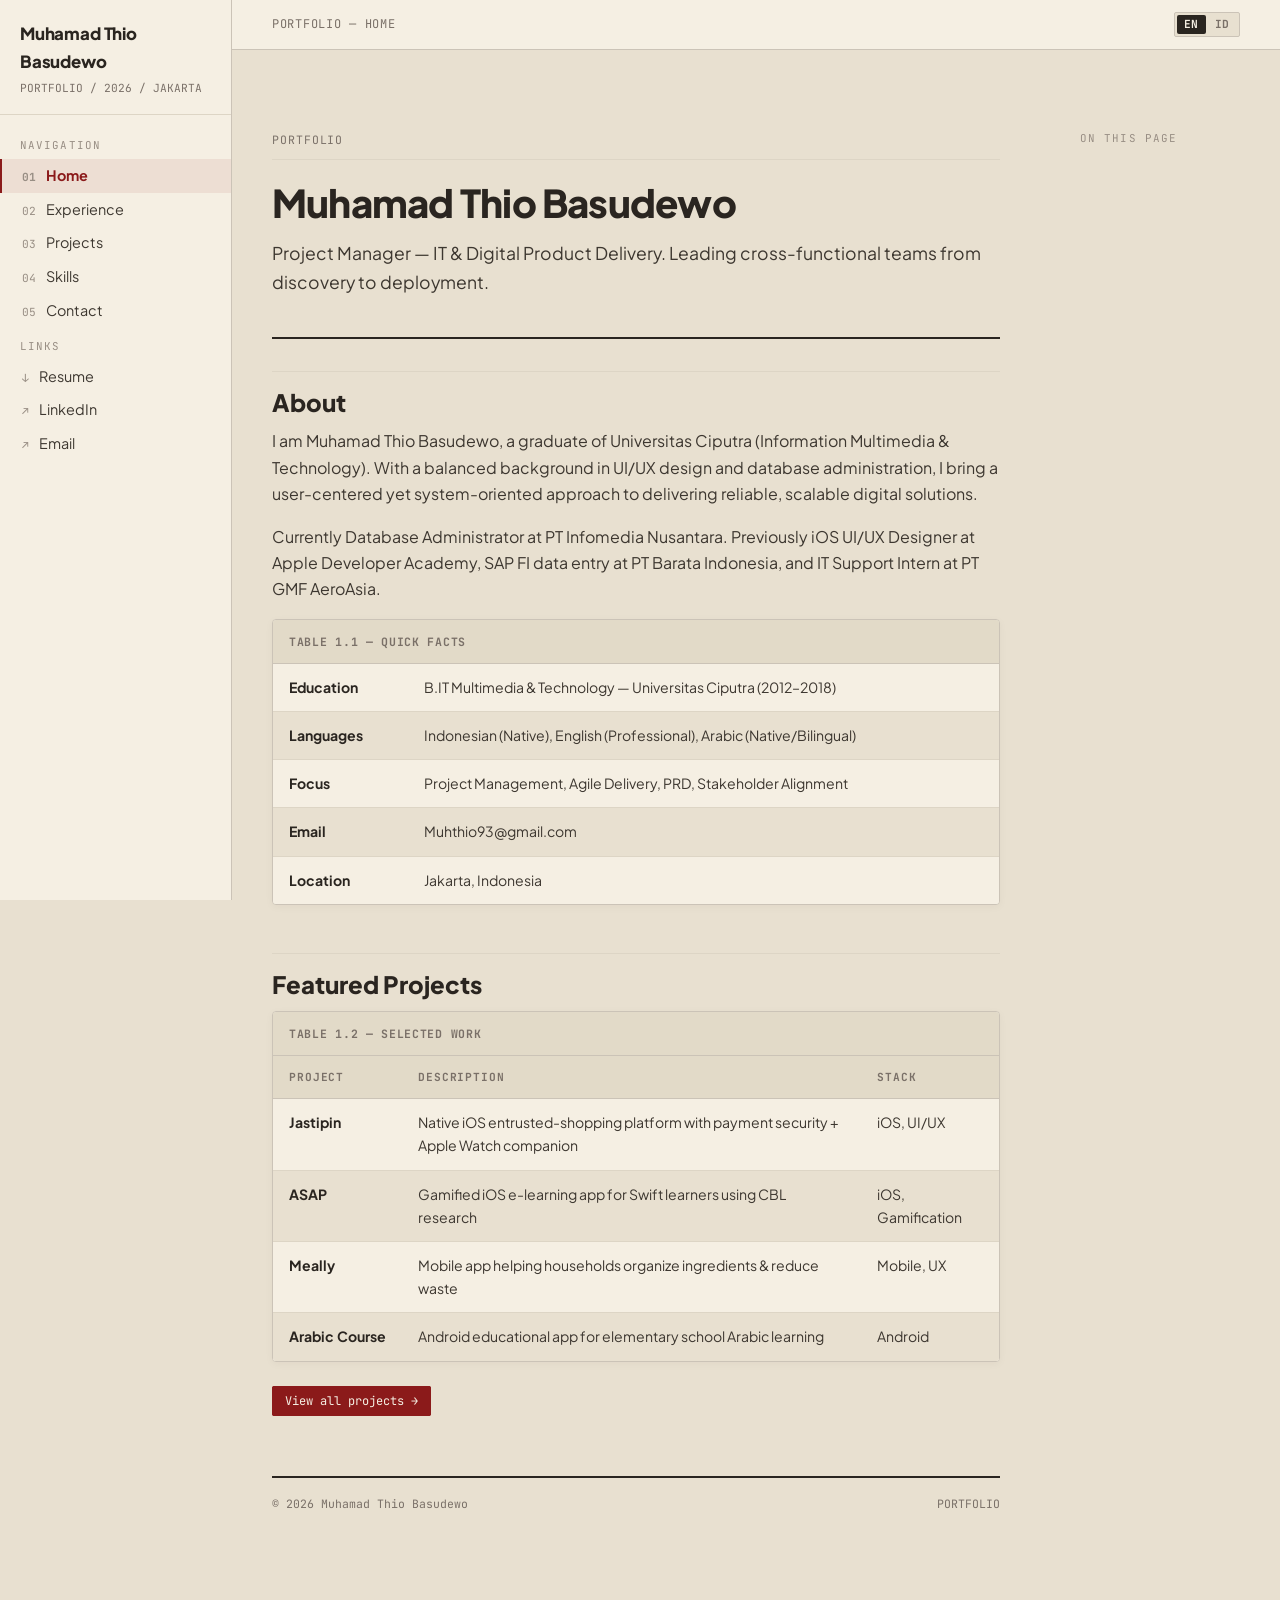
==== commit d7fb0c23: "Remove dark/light mode switcher; keep light theme only" ====
--- a/index.html
+++ b/index.html
@@ -42,7 +42,7 @@
           <a class="lang-btn active" href="#" data-lang="en" title="English">EN</a>
           <a class="lang-btn" href="#" data-lang="id" title="Bahasa Indonesia">ID</a>
         </div>
-        <button class="btn" id="themeBtn">Theme</button>
+        
       </div>
     </div>
     <main id="main-content" class="doc-content">
--- a/css/styles.css
+++ b/css/styles.css
@@ -1,6 +1,5 @@
 /* ==========================================================================
-   HeLa MCP Ecosystem — Documentation System
-   Scheme: Swiss-Archival (International Typographic Style × Museum Archive)
+   Documentation System — Swiss-Archival (International Typographic Style × Museum Archive)
    Adapted for portfolio
    ========================================================================== */
 
@@ -39,14 +38,27 @@
   --content-w: 76ch;
 }
 
-/* ---------- Base ---------- */
-*, *::before, *::after { box-sizing: border-box; }
+*,
+*::before,
+*::after { box-sizing: border-box; }
+
 html { scroll-behavior: smooth; background-color: var(--paper); overflow-x: clip; }
-body { margin: 0; padding: 0; background-color: var(--paper); color: var(--ink-body); font-family: var(--font-body); font-size: 1rem; line-height: 1.65; -webkit-font-smoothing: antialiased; overflow-x: clip; }
-h1,h2,h3,h4,h5,h6 { font-family: var(--font-display); color: var(--ink); line-height: 1.2; overflow-wrap: anywhere; }
+
+body {
+  margin: 0; padding: 0;
+  background-color: var(--paper);
+  color: var(--ink-body);
+  font-family: var(--font-body);
+  font-size: 1rem;
+  line-height: 1.65;
+  -webkit-font-smoothing: antialiased;
+  overflow-x: clip;
+}
+
+h1, h2, h3, h4 { font-family: var(--font-display); color: var(--ink); line-height: 1.2; overflow-wrap: anywhere; }
 a { color: var(--accent); }
 :focus-visible { outline: 2px solid var(--accent); outline-offset: 2px; }
-code,pre,kbd { font-family: var(--font-mono); }
+code, pre, kbd { font-family: var(--font-mono); }
 ::selection { background: var(--accent); color: var(--paper-raised); }
 
 /* ---------- Shell ---------- */
@@ -101,9 +113,6 @@
 .server-card-id { font-family: var(--font-mono); font-size: 0.75rem; color: var(--ink-meta); }
 .server-card-body { padding: 14px 18px; font-size: 0.92rem; }
 .server-card-body p { margin: 0 0 10px; }
-.badge { display: inline-block; font-family: var(--font-mono); font-size: 0.68rem; letter-spacing: 0.06em; padding: 2px 8px; border-radius: var(--radius-sm); border: 1px solid var(--rule-strong); color: var(--ink-meta); white-space: nowrap; }
-.badge-core { color: var(--forest); border-color: var(--forest); }
-.badge-special { color: var(--indigo); border-color: var(--indigo); }
 
 /* ---------- Lang switcher ---------- */
 .lang-switcher { display: inline-flex; align-items: center; background: var(--paper); border: 1px solid var(--rule-strong); border-radius: var(--radius-sm); padding: 2px; gap: 2px; }
@@ -120,6 +129,24 @@
 
 /* ---------- Footer ---------- */
 .doc-footer { border-top: 2px solid var(--ink); margin-top: 64px; padding-top: 16px; font-family: var(--font-mono); font-size: 0.72rem; color: var(--ink-meta); display: flex; justify-content: space-between; gap: 12px; flex-wrap: wrap; }
+
+/* ---------- Reference tables ---------- */
+.doc-table-wrap { overflow-x: auto; margin: 0 0 24px; border: 1px solid var(--rule-strong); border-radius: var(--radius-md); background: var(--paper-raised); box-shadow: 0 2px 8px var(--shadow-soft); }
+table.doc-table { width: 100%; border-collapse: collapse; font-size: 0.88rem; background: var(--paper-raised); }
+.doc-table caption { text-align: left; font-family: var(--font-mono); font-size: 0.72rem; letter-spacing: 0.06em; color: var(--ink-meta); padding: 12px 16px; border-bottom: 1px solid var(--rule-strong); background: var(--paper-sunken); font-weight: 700; }
+.doc-table th { font-family: var(--font-mono); font-size: 0.7rem; font-weight: 700; letter-spacing: 0.08em; text-align: left; color: var(--ink-meta); padding: 12px 16px; border-bottom: 1px solid var(--rule-strong); background: var(--paper-sunken); white-space: nowrap; text-transform: uppercase; }
+.doc-table td { padding: 12px 16px; border-bottom: 1px solid var(--rule); vertical-align: top; color: var(--ink-body); }
+.doc-table tr:last-child td { border-bottom: none; }
+.doc-table tr:hover td { background: var(--accent-wash); }
+.doc-table td:first-child { font-weight: 700; color: var(--ink); white-space: nowrap; }
+.doc-table tbody tr:nth-child(even) td { background: var(--paper); }
+.doc-table tbody tr:nth-child(even):hover td { background: var(--accent-wash); }
+
+/* ---------- Steps ---------- */
+ol.steps { list-style: none; counter-reset: step; padding: 0; margin: 0 0 24px; }
+ol.steps > li { counter-increment: step; display: grid; grid-template-columns: 40px minmax(0, 1fr); gap: 14px; padding: 14px 0; border-bottom: 1px solid var(--rule); }
+ol.steps > li::before { content: counter(step, decimal-leading-zero); font-family: var(--font-mono); font-weight: 700; color: var(--accent); }
+ol.steps > li::marker { content: none; }
 
 /* ---------- Responsive ---------- */
 @media (max-width: 900px) {
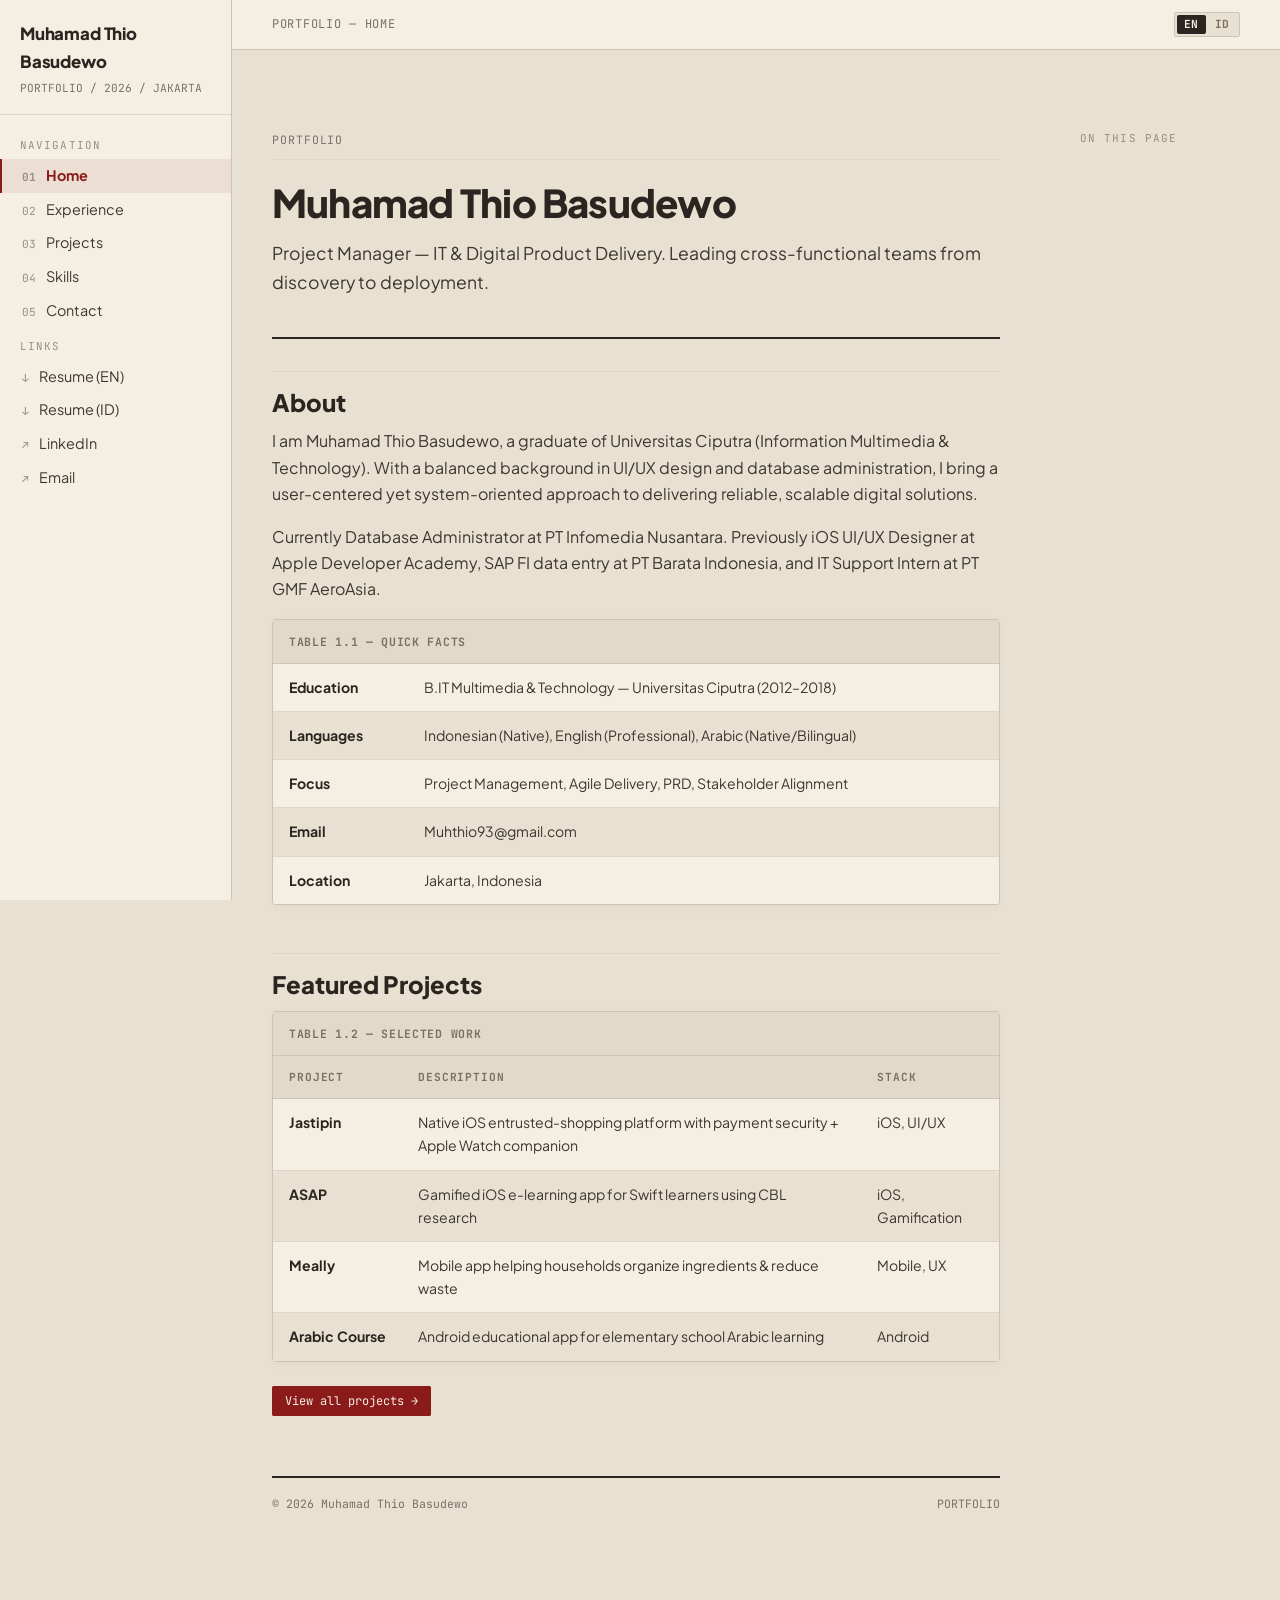
==== commit 7d443b3f: "Add bilingual resume downloads (EN + ID)" ====
--- a/index.html
+++ b/index.html
@@ -27,7 +27,8 @@
       </ol>
       <div class="doc-nav-section">LINKS</div>
       <ol class="doc-nav">
-        <li><a href="assets/resume.pdf" download><span class="doc-nav-num">↓</span> <span class="en">Resume</span><span class="id">Resume</span></a></li>
+        <li><a href="assets/resume.pdf" download><span class="doc-nav-num">↓</span> Resume (EN)</a></li>
+        <li><a href="assets/resume-id.pdf" download><span class="doc-nav-num">↓</span> Resume (ID)</a></li>
         <li><a href="https://www.linkedin.com/in/muhamad-thio-basudewo-56740817b/" target="_blank" rel="noopener"><span class="doc-nav-num">↗</span> LinkedIn</a></li>
         <li><a href="mailto:Muhthio93@gmail.com"><span class="doc-nav-num">↗</span> Email</a></li>
       </ol>
